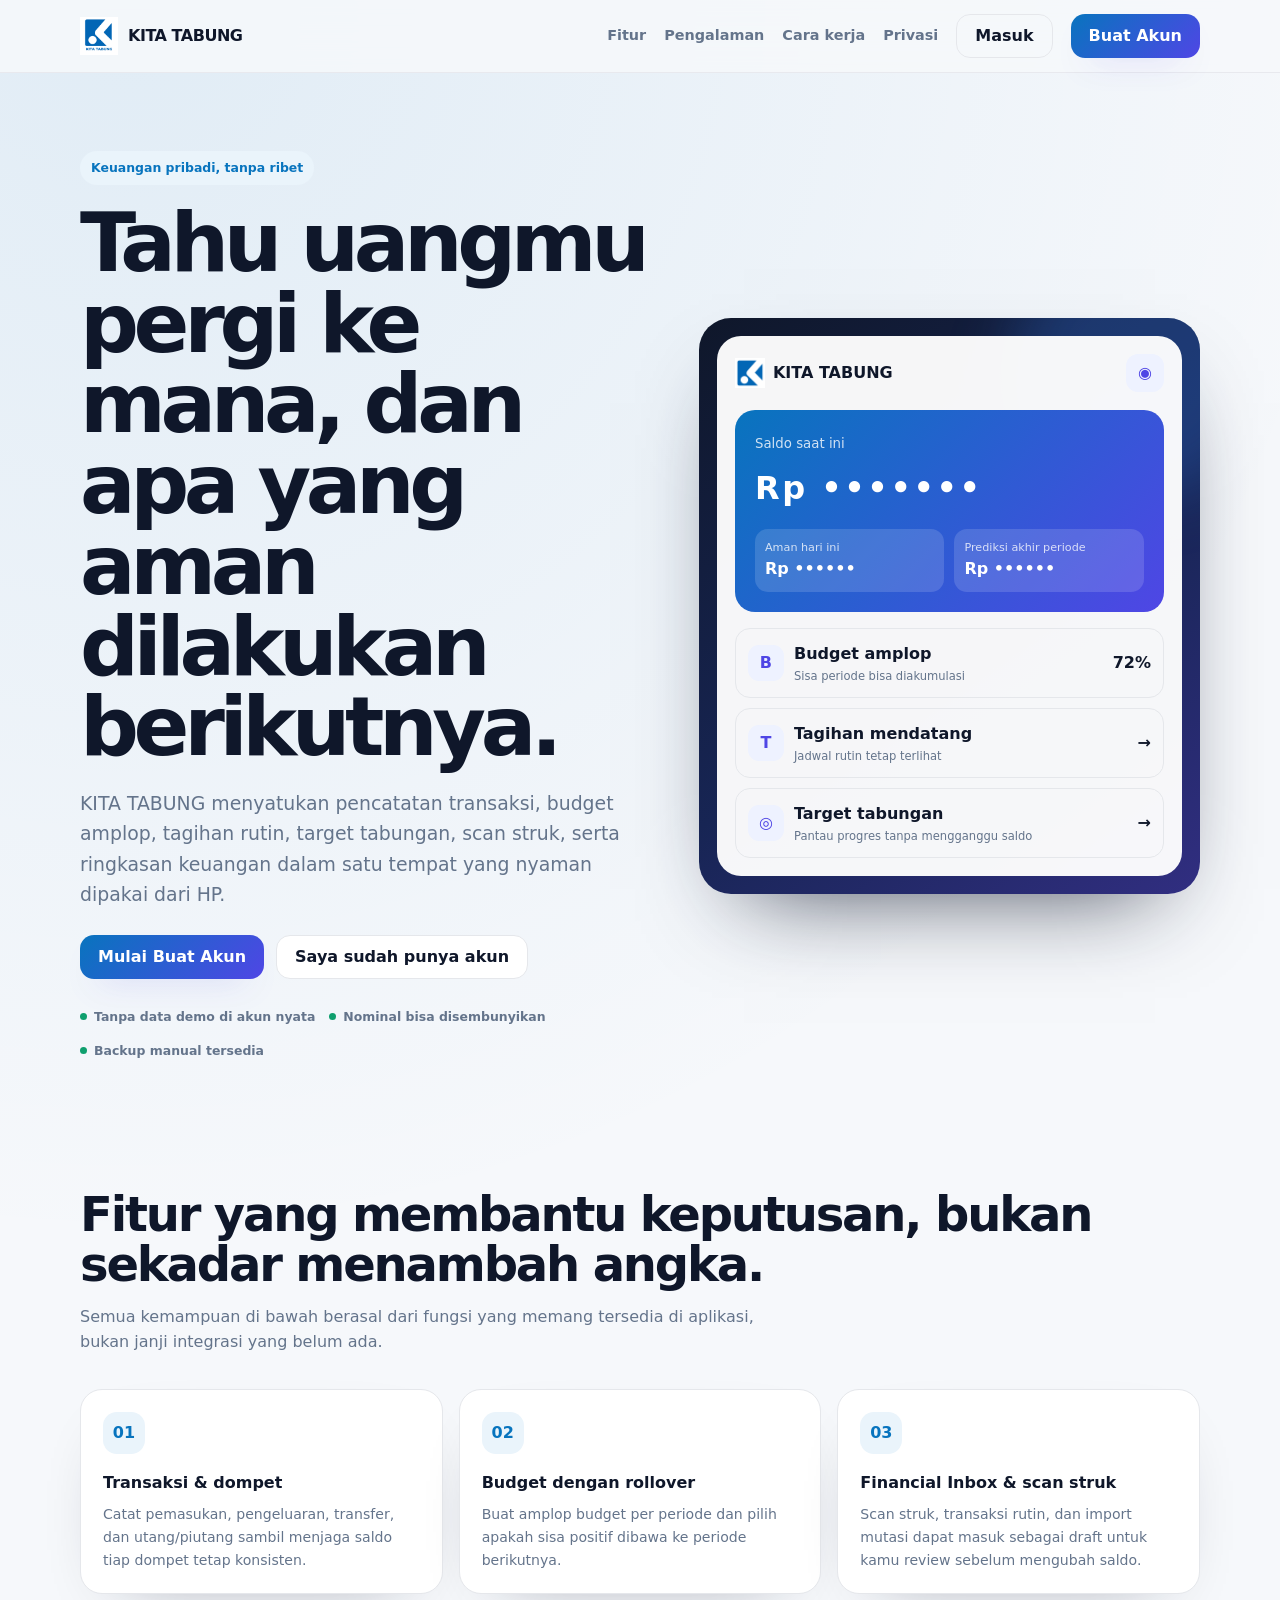
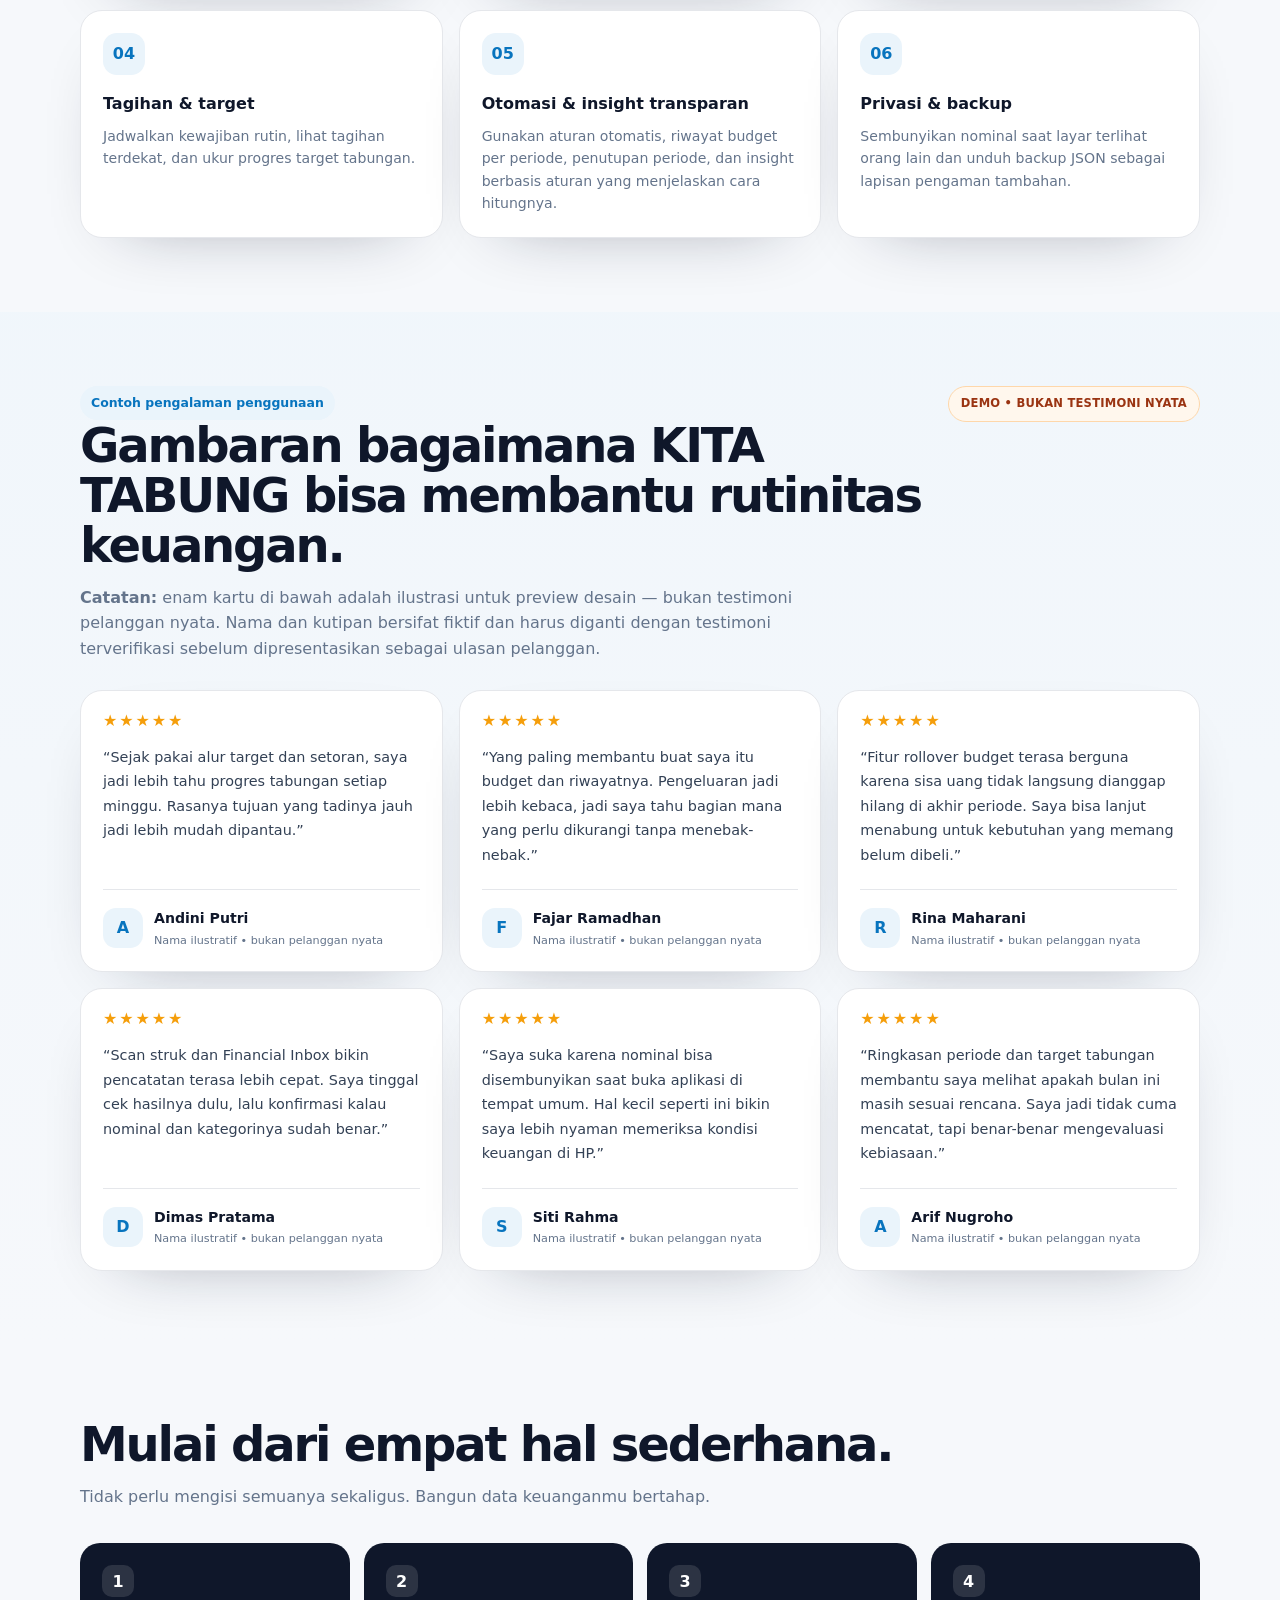
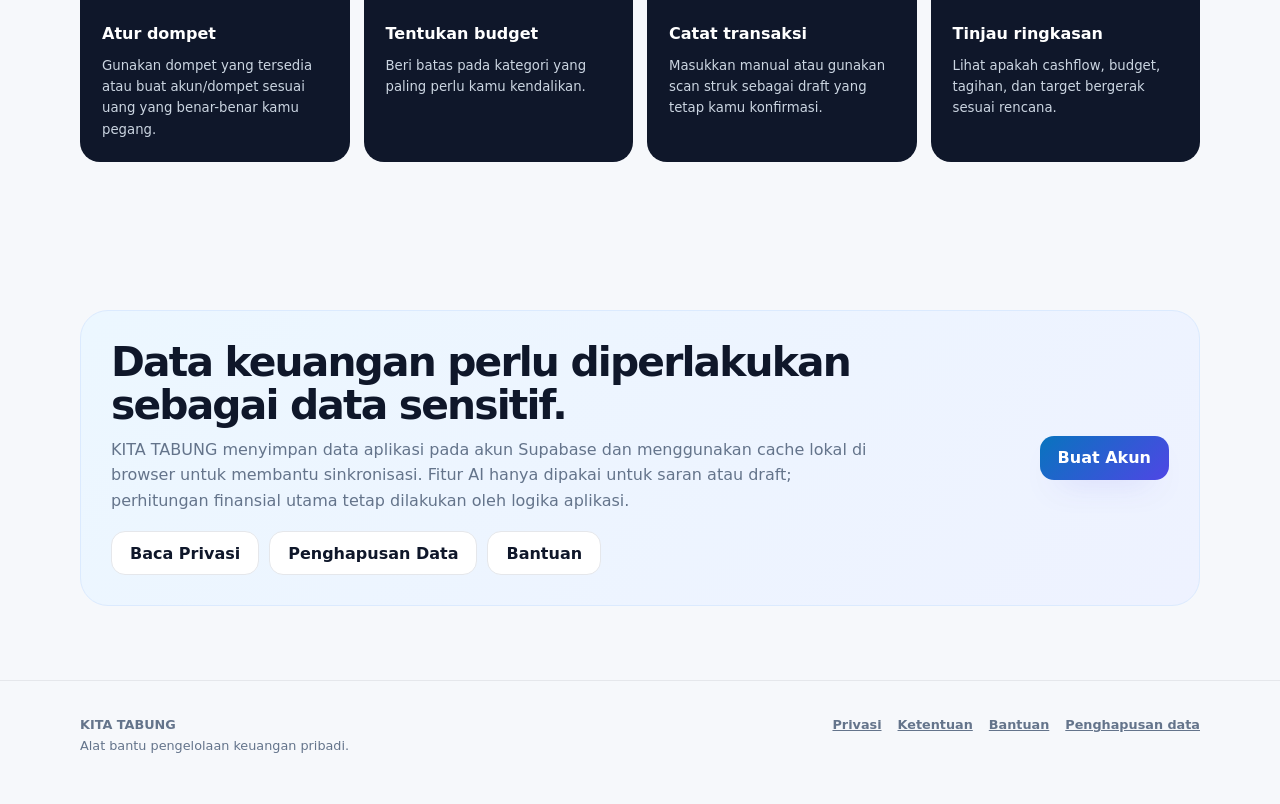
==== index.html @ d8cc9777 "Add files via upload" ====
<!doctype html><html lang="id"><head><meta charset="utf-8"><meta name="viewport" content="width=device-width,initial-scale=1,viewport-fit=cover"><meta name="theme-color" content="#0874BE"><meta name="description" content="KITA TABUNG membantu mencatat transaksi, mengatur budget, memantau tagihan, dan mengejar target tabungan dalam satu aplikasi."><title>KITA TABUNG — Atur uang lebih jelas</title><link rel="icon" href="kt.png"><link rel="stylesheet" href="assets/public.css"></head><body><a class="skip" href="#utama">Lewati ke konten utama</a>
<header class="topbar"><div class="wrap nav"><a class="brand" href="/"><img src="kt.png" alt=""><span>KITA TABUNG</span></a><nav class="navlinks" aria-label="Navigasi utama"><a href="#fitur">Fitur</a><a href="#testimoni">Pengalaman</a><a href="#cara-kerja">Cara kerja</a><a href="privacy.html">Privasi</a><a class="btn ghost" href="app.html#login">Masuk</a><a class="btn primary" href="app.html#register">Buat Akun</a></nav></div></header>
<main id="utama"><section class="hero"><div class="wrap hero-grid"><div><span class="eyebrow">Keuangan pribadi, tanpa ribet</span><h1>Tahu uangmu pergi ke mana, dan apa yang aman dilakukan berikutnya.</h1><p>KITA TABUNG menyatukan pencatatan transaksi, budget amplop, tagihan rutin, target tabungan, scan struk, serta ringkasan keuangan dalam satu tempat yang nyaman dipakai dari HP.</p><div class="cta-row"><a class="btn primary" href="app.html#register">Mulai Buat Akun</a><a class="btn" href="app.html#login">Saya sudah punya akun</a></div><div class="trustline"><span><i class="dot"></i> Tanpa data demo di akun nyata</span><span><i class="dot"></i> Nominal bisa disembunyikan</span><span><i class="dot"></i> Backup manual tersedia</span></div></div><div class="product-preview" aria-label="Ilustrasi antarmuka KITA TABUNG"><div class="mock-window"><div class="mock-head"><div class="mock-logo"><img src="kt-sidebar.png" alt="">KITA TABUNG</div><div class="mock-eye" aria-hidden="true">◉</div></div><div class="mock-balance"><small>Saldo saat ini</small><strong class="mask">Rp •••••••</strong><div class="mock-mini"><div><span>Aman hari ini</span><b>Rp ••••••</b></div><div><span>Prediksi akhir periode</span><b>Rp ••••••</b></div></div></div><div class="mock-list"><div class="mock-item"><div class="mock-icon">B</div><div><strong>Budget amplop</strong><span>Sisa periode bisa diakumulasi</span></div><b>72%</b></div><div class="mock-item"><div class="mock-icon">T</div><div><strong>Tagihan mendatang</strong><span>Jadwal rutin tetap terlihat</span></div><b>→</b></div><div class="mock-item"><div class="mock-icon">◎</div><div><strong>Target tabungan</strong><span>Pantau progres tanpa mengganggu saldo</span></div><b>→</b></div></div></div></div></div></section>
<section class="section" id="fitur"><div class="wrap"><h2>Fitur yang membantu keputusan, bukan sekadar menambah angka.</h2><p class="section-lead">Semua kemampuan di bawah berasal dari fungsi yang memang tersedia di aplikasi, bukan janji integrasi yang belum ada.</p><div class="cards"><article class="card"><div class="card-icon">01</div><h3>Transaksi & dompet</h3><p>Catat pemasukan, pengeluaran, transfer, dan utang/piutang sambil menjaga saldo tiap dompet tetap konsisten.</p></article><article class="card"><div class="card-icon">02</div><h3>Budget dengan rollover</h3><p>Buat amplop budget per periode dan pilih apakah sisa positif dibawa ke periode berikutnya.</p></article><article class="card"><div class="card-icon">03</div><h3>Financial Inbox & scan struk</h3><p>Scan struk, transaksi rutin, dan import mutasi dapat masuk sebagai draft untuk kamu review sebelum mengubah saldo.</p></article><article class="card"><div class="card-icon">04</div><h3>Tagihan & target</h3><p>Jadwalkan kewajiban rutin, lihat tagihan terdekat, dan ukur progres target tabungan.</p></article><article class="card"><div class="card-icon">05</div><h3>Otomasi & insight transparan</h3><p>Gunakan aturan otomatis, riwayat budget per periode, penutupan periode, dan insight berbasis aturan yang menjelaskan cara hitungnya.</p></article><article class="card"><div class="card-icon">06</div><h3>Privasi & backup</h3><p>Sembunyikan nominal saat layar terlihat orang lain dan unduh backup JSON sebagai lapisan pengaman tambahan.</p></article></div></div></section>
<section class="section testimonial-section" id="testimoni"><div class="wrap"><div class="testimonial-heading"><div><span class="eyebrow">Contoh pengalaman penggunaan</span><h2>Gambaran bagaimana KITA TABUNG bisa membantu rutinitas keuangan.</h2><p class="section-lead"><strong>Catatan:</strong> enam kartu di bawah adalah ilustrasi untuk preview desain — bukan testimoni pelanggan nyata. Nama dan kutipan bersifat fiktif dan harus diganti dengan testimoni terverifikasi sebelum dipresentasikan sebagai ulasan pelanggan.</p></div><span class="demo-badge">DEMO • BUKAN TESTIMONI NYATA</span></div><div class="testimonial-grid">
<article class="testimonial-card" aria-label="Ilustrasi pengalaman pengguna, bukan testimoni pelanggan"><div class="stars" aria-label="Lima bintang ilustratif">★★★★★</div><p>“Sejak pakai alur target dan setoran, saya jadi lebih tahu progres tabungan setiap minggu. Rasanya tujuan yang tadinya jauh jadi lebih mudah dipantau.”</p><div class="testimonial-person"><div class="avatar-demo">A</div><div><strong>Andini Putri</strong><span>Nama ilustratif • bukan pelanggan nyata</span></div></div></article>
<article class="testimonial-card" aria-label="Ilustrasi pengalaman pengguna, bukan testimoni pelanggan"><div class="stars" aria-label="Lima bintang ilustratif">★★★★★</div><p>“Yang paling membantu buat saya itu budget dan riwayatnya. Pengeluaran jadi lebih kebaca, jadi saya tahu bagian mana yang perlu dikurangi tanpa menebak-nebak.”</p><div class="testimonial-person"><div class="avatar-demo">F</div><div><strong>Fajar Ramadhan</strong><span>Nama ilustratif • bukan pelanggan nyata</span></div></div></article>
<article class="testimonial-card" aria-label="Ilustrasi pengalaman pengguna, bukan testimoni pelanggan"><div class="stars" aria-label="Lima bintang ilustratif">★★★★★</div><p>“Fitur rollover budget terasa berguna karena sisa uang tidak langsung dianggap hilang di akhir periode. Saya bisa lanjut menabung untuk kebutuhan yang memang belum dibeli.”</p><div class="testimonial-person"><div class="avatar-demo">R</div><div><strong>Rina Maharani</strong><span>Nama ilustratif • bukan pelanggan nyata</span></div></div></article>
<article class="testimonial-card" aria-label="Ilustrasi pengalaman pengguna, bukan testimoni pelanggan"><div class="stars" aria-label="Lima bintang ilustratif">★★★★★</div><p>“Scan struk dan Financial Inbox bikin pencatatan terasa lebih cepat. Saya tinggal cek hasilnya dulu, lalu konfirmasi kalau nominal dan kategorinya sudah benar.”</p><div class="testimonial-person"><div class="avatar-demo">D</div><div><strong>Dimas Pratama</strong><span>Nama ilustratif • bukan pelanggan nyata</span></div></div></article>
<article class="testimonial-card" aria-label="Ilustrasi pengalaman pengguna, bukan testimoni pelanggan"><div class="stars" aria-label="Lima bintang ilustratif">★★★★★</div><p>“Saya suka karena nominal bisa disembunyikan saat buka aplikasi di tempat umum. Hal kecil seperti ini bikin saya lebih nyaman memeriksa kondisi keuangan di HP.”</p><div class="testimonial-person"><div class="avatar-demo">S</div><div><strong>Siti Rahma</strong><span>Nama ilustratif • bukan pelanggan nyata</span></div></div></article>
<article class="testimonial-card" aria-label="Ilustrasi pengalaman pengguna, bukan testimoni pelanggan"><div class="stars" aria-label="Lima bintang ilustratif">★★★★★</div><p>“Ringkasan periode dan target tabungan membantu saya melihat apakah bulan ini masih sesuai rencana. Saya jadi tidak cuma mencatat, tapi benar-benar mengevaluasi kebiasaan.”</p><div class="testimonial-person"><div class="avatar-demo">A</div><div><strong>Arif Nugroho</strong><span>Nama ilustratif • bukan pelanggan nyata</span></div></div></article>
</div></div></section>
<section class="section" id="cara-kerja"><div class="wrap"><h2>Mulai dari empat hal sederhana.</h2><p class="section-lead">Tidak perlu mengisi semuanya sekaligus. Bangun data keuanganmu bertahap.</p><div class="steps"><article class="step"><h3>Atur dompet</h3><p>Gunakan dompet yang tersedia atau buat akun/dompet sesuai uang yang benar-benar kamu pegang.</p></article><article class="step"><h3>Tentukan budget</h3><p>Beri batas pada kategori yang paling perlu kamu kendalikan.</p></article><article class="step"><h3>Catat transaksi</h3><p>Masukkan manual atau gunakan scan struk sebagai draft yang tetap kamu konfirmasi.</p></article><article class="step"><h3>Tinjau ringkasan</h3><p>Lihat apakah cashflow, budget, tagihan, dan target bergerak sesuai rencana.</p></article></div></div></section>
<section class="section"><div class="wrap"><div class="privacy-box"><div><h2>Data keuangan perlu diperlakukan sebagai data sensitif.</h2><p>KITA TABUNG menyimpan data aplikasi pada akun Supabase dan menggunakan cache lokal di browser untuk membantu sinkronisasi. Fitur AI hanya dipakai untuk saran atau draft; perhitungan finansial utama tetap dilakukan oleh logika aplikasi.</p><div class="privacy-links"><a class="btn" href="privacy.html">Baca Privasi</a><a class="btn" href="data-delete.html">Penghapusan Data</a><a class="btn" href="help.html">Bantuan</a></div></div><a class="btn primary" href="app.html#register">Buat Akun</a></div></div></section></main>
<footer class="footer"><div class="wrap footer-grid"><div><strong>KITA TABUNG</strong><br><span>Alat bantu pengelolaan keuangan pribadi.</span></div><div class="footer-links"><a href="privacy.html">Privasi</a><a href="terms.html">Ketentuan</a><a href="help.html">Bantuan</a><a href="data-delete.html">Penghapusan data</a></div></div></footer><script>(function(){const q=new URLSearchParams(location.search);const authQuery=q.has('token_hash')||q.has('code')||q.has('type');const authHash=/(access_token|refresh_token|type=recovery)/.test(location.hash||'');if(authQuery||authHash){location.replace('app.html'+location.search+location.hash);}})();</script></body></html>
---- assets/public.css ----
:root{--bg:#f6f8fb;--surface:#fff;--text:#0f172a;--muted:#64748b;--line:#e5e7eb;--brand:#0874be;--brand2:#4f46e5;--soft:#eaf4fb;--success:#0f9f6e;--radius:22px;--shadow:0 24px 70px -45px rgba(15,23,42,.45);font-family:Inter,ui-sans-serif,system-ui,-apple-system,BlinkMacSystemFont,"Segoe UI",sans-serif;color-scheme:light}
*{box-sizing:border-box}html{scroll-behavior:smooth}body{margin:0;background:radial-gradient(circle at 10% 0%,rgba(8,116,190,.09),transparent 30%),var(--bg);color:var(--text);line-height:1.6}a{color:inherit}button,a{font:inherit}.wrap{width:min(1120px,calc(100% - 32px));margin:auto}.topbar{position:sticky;top:0;z-index:20;background:rgba(246,248,251,.86);backdrop-filter:blur(18px);border-bottom:1px solid rgba(229,231,235,.8)}.nav{min-height:72px;display:flex;align-items:center;justify-content:space-between;gap:18px}.brand{display:flex;align-items:center;gap:10px;text-decoration:none;font-weight:900;letter-spacing:-.03em}.brand img{width:38px;height:38px;object-fit:contain}.navlinks{display:flex;align-items:center;gap:18px}.navlinks>a:not(.btn){font-size:.9rem;color:var(--muted);text-decoration:none;font-weight:700}.btn{display:inline-flex;align-items:center;justify-content:center;min-height:44px;padding:0 18px;border-radius:14px;text-decoration:none;font-weight:800;border:1px solid var(--line);background:var(--surface);cursor:pointer}.btn.primary{background:linear-gradient(135deg,var(--brand),var(--brand2));color:#fff;border:0;box-shadow:0 15px 32px -20px rgba(79,70,229,.7)}.btn.ghost{background:transparent}.hero{padding:78px 0 54px}.hero-grid{display:grid;grid-template-columns:1.06fr .94fr;gap:54px;align-items:center}.eyebrow{display:inline-flex;align-items:center;gap:8px;padding:7px 11px;border-radius:999px;background:var(--soft);color:var(--brand);font-size:.78rem;font-weight:900}.hero h1{font-size:clamp(2.5rem,7vw,5.15rem);line-height:.98;letter-spacing:-.065em;margin:18px 0 20px;max-width:840px}.hero p{font-size:clamp(1rem,2vw,1.18rem);color:var(--muted);max-width:650px}.cta-row{display:flex;gap:12px;flex-wrap:wrap;margin-top:26px}.trustline{display:flex;gap:14px;flex-wrap:wrap;margin-top:28px;color:var(--muted);font-size:.78rem;font-weight:700}.trustline span{display:flex;align-items:center;gap:7px}.dot{width:7px;height:7px;border-radius:50%;background:var(--success)}.product-preview{background:linear-gradient(145deg,#0f172a,#172554 55%,#312e81);border-radius:32px;padding:18px;box-shadow:0 40px 90px -45px rgba(15,23,42,.8);min-height:480px;position:relative;overflow:hidden}.product-preview:before{content:"";position:absolute;width:260px;height:260px;border-radius:50%;background:rgba(59,130,246,.25);filter:blur(30px);right:-70px;top:-80px}.mock-window{position:relative;background:rgba(255,255,255,.96);border-radius:24px;padding:18px;min-height:444px}.mock-head{display:flex;align-items:center;justify-content:space-between;margin-bottom:18px}.mock-logo{display:flex;align-items:center;gap:8px;font-weight:900}.mock-logo img{width:30px;height:30px}.mock-eye{width:38px;height:38px;border-radius:12px;background:#eef2ff;display:grid;place-items:center;color:#4f46e5}.mock-balance{padding:20px;border-radius:20px;background:linear-gradient(135deg,#0874be,#4f46e5);color:#fff}.mock-balance small{opacity:.8}.mock-balance strong{display:block;font-size:2rem;margin:8px 0}.mock-mini{display:grid;grid-template-columns:1fr 1fr;gap:10px;margin-top:14px}.mock-mini div{background:rgba(255,255,255,.14);border-radius:13px;padding:10px}.mock-mini span,.mock-mini b{display:block}.mock-mini span{font-size:.7rem;opacity:.78}.mock-list{display:grid;gap:10px;margin-top:16px}.mock-item{display:flex;align-items:center;gap:10px;border:1px solid #e5e7eb;border-radius:15px;padding:12px}.mock-icon{width:36px;height:36px;border-radius:11px;background:#eef2ff;color:#4f46e5;display:grid;place-items:center;font-weight:900}.mock-item div:nth-child(2){flex:1}.mock-item strong,.mock-item span{display:block}.mock-item span{font-size:.72rem;color:#64748b}.mask{letter-spacing:.08em}.section{padding:74px 0}.section h2{font-size:clamp(1.9rem,4vw,3rem);letter-spacing:-.045em;line-height:1.05;margin:0 0 14px}.section-lead{color:var(--muted);max-width:720px;margin:0 0 34px}.cards{display:grid;grid-template-columns:repeat(3,1fr);gap:16px}.card{background:var(--surface);border:1px solid var(--line);border-radius:var(--radius);padding:22px;box-shadow:var(--shadow)}.card-icon{width:42px;height:42px;border-radius:14px;background:var(--soft);color:var(--brand);display:grid;place-items:center;font-weight:900;margin-bottom:16px}.card h3{margin:0 0 8px;font-size:1rem}.card p{margin:0;color:var(--muted);font-size:.88rem}.steps{counter-reset:step;display:grid;grid-template-columns:repeat(4,1fr);gap:14px}.step{background:#0f172a;color:#fff;border-radius:20px;padding:22px;min-height:180px}.step:before{counter-increment:step;content:counter(step);width:32px;height:32px;border-radius:10px;background:rgba(255,255,255,.12);display:grid;place-items:center;font-weight:900;margin-bottom:24px}.step h3{margin:0 0 8px;font-size:1rem}.step p{margin:0;color:#cbd5e1;font-size:.83rem}.privacy-box{display:grid;grid-template-columns:1fr auto;gap:26px;align-items:center;background:linear-gradient(135deg,#ecf7ff,#eef2ff);border:1px solid #dbeafe;border-radius:28px;padding:30px}.privacy-box h2{font-size:clamp(1.65rem,4vw,2.55rem);margin:0 0 10px}.privacy-box p{color:var(--muted);max-width:760px;margin:0}.privacy-links{display:flex;gap:10px;flex-wrap:wrap;margin-top:18px}.footer{padding:34px 0 48px;border-top:1px solid var(--line);color:var(--muted);font-size:.8rem}.footer-grid{display:flex;justify-content:space-between;gap:24px;align-items:flex-start}.footer-links{display:flex;flex-wrap:wrap;gap:16px}.footer a{color:var(--muted);font-weight:700}.legal{padding:70px 0}.legal article{background:var(--surface);border:1px solid var(--line);border-radius:28px;padding:clamp(22px,5vw,48px);box-shadow:var(--shadow);max-width:900px;margin:auto}.legal h1{font-size:clamp(2rem,5vw,3.4rem);letter-spacing:-.05em;line-height:1;margin:0 0 12px}.legal h2{margin:30px 0 8px;font-size:1.15rem}.legal p,.legal li{color:#475569}.legal .draft{padding:12px 14px;border-radius:14px;background:#fff7ed;border:1px solid #fed7aa;color:#9a3412;font-weight:700;font-size:.82rem;margin:18px 0}.legal ul{padding-left:20px}.help-grid{display:grid;grid-template-columns:1fr 1fr;gap:14px;margin-top:22px}.faq{border:1px solid var(--line);border-radius:16px;padding:16px}.faq h3{font-size:.95rem;margin:0 0 7px}.faq p{font-size:.84rem;margin:0}.skip{position:absolute;left:-999px;top:8px;background:#0f172a;color:white;padding:10px 14px;border-radius:10px;z-index:100}.skip:focus{left:8px}.btn:focus-visible,a:focus-visible{outline:3px solid rgba(8,116,190,.28);outline-offset:3px}@media(max-width:860px){.navlinks>a:not(.btn){display:none}.hero{padding-top:48px}.hero-grid{grid-template-columns:1fr}.product-preview{min-height:auto}.cards{grid-template-columns:1fr 1fr}.steps{grid-template-columns:1fr 1fr}.privacy-box{grid-template-columns:1fr}.footer-grid{flex-direction:column}.help-grid{grid-template-columns:1fr}}@media(max-width:520px){.wrap{width:min(100% - 22px,1120px)}.nav{min-height:64px}.brand span{font-size:.9rem}.navlinks{gap:8px}.navlinks .btn{padding:0 12px;font-size:.8rem}.hero{padding:36px 0 38px}.hero h1{font-size:2.65rem}.product-preview{padding:10px;border-radius:24px}.mock-window{padding:14px;min-height:0}.cards,.steps{grid-template-columns:1fr}.section{padding:54px 0}.privacy-box{padding:22px}.legal{padding:32px 0}.legal article{border-radius:20px}.cta-row .btn{width:100%}}
@media(prefers-reduced-motion:reduce){*{scroll-behavior:auto!important;animation-duration:.001ms!important;animation-iteration-count:1!important;transition-duration:.001ms!important}}

/* V15.3 — clearly labelled demo testimonial cards */
.testimonial-section{background:linear-gradient(180deg,rgba(234,244,251,.45),rgba(246,248,251,0))}.testimonial-heading{display:flex;align-items:flex-start;justify-content:space-between;gap:24px;margin-bottom:28px}.testimonial-heading .section-lead{margin-bottom:0}.demo-badge{flex:0 0 auto;display:inline-flex;align-items:center;min-height:36px;padding:0 12px;border-radius:999px;background:#fff7ed;border:1px solid #fed7aa;color:#9a3412;font-size:.72rem;font-weight:900;letter-spacing:.02em}.testimonial-grid{display:grid;grid-template-columns:repeat(3,1fr);gap:16px}.testimonial-card{display:flex;flex-direction:column;min-height:250px;background:var(--surface);border:1px solid var(--line);border-radius:var(--radius);padding:22px;box-shadow:var(--shadow)}.stars{color:#f59e0b;letter-spacing:.12em;font-size:1rem;line-height:1;margin-bottom:16px}.testimonial-card>p{margin:0;color:#334155;font-size:.9rem;line-height:1.7;flex:1}.testimonial-person{display:flex;align-items:center;gap:11px;margin-top:22px;padding-top:17px;border-top:1px solid var(--line)}.avatar-demo{width:40px;height:40px;border-radius:13px;background:var(--soft);color:var(--brand);display:grid;place-items:center;font-weight:900}.testimonial-person strong,.testimonial-person span{display:block}.testimonial-person strong{font-size:.88rem}.testimonial-person span{font-size:.7rem;color:var(--muted);margin-top:2px}.testimonial-card:hover{transform:translateY(-2px);border-color:#cbd5e1}.testimonial-card{transition:transform .18s ease,border-color .18s ease}
@media(max-width:860px){.testimonial-heading{flex-direction:column}.testimonial-grid{grid-template-columns:1fr 1fr}}
@media(max-width:520px){.testimonial-grid{grid-template-columns:1fr}.demo-badge{font-size:.66rem}.testimonial-card{min-height:0}}
@media(prefers-reduced-motion:reduce){.testimonial-card{transition:none!important}}
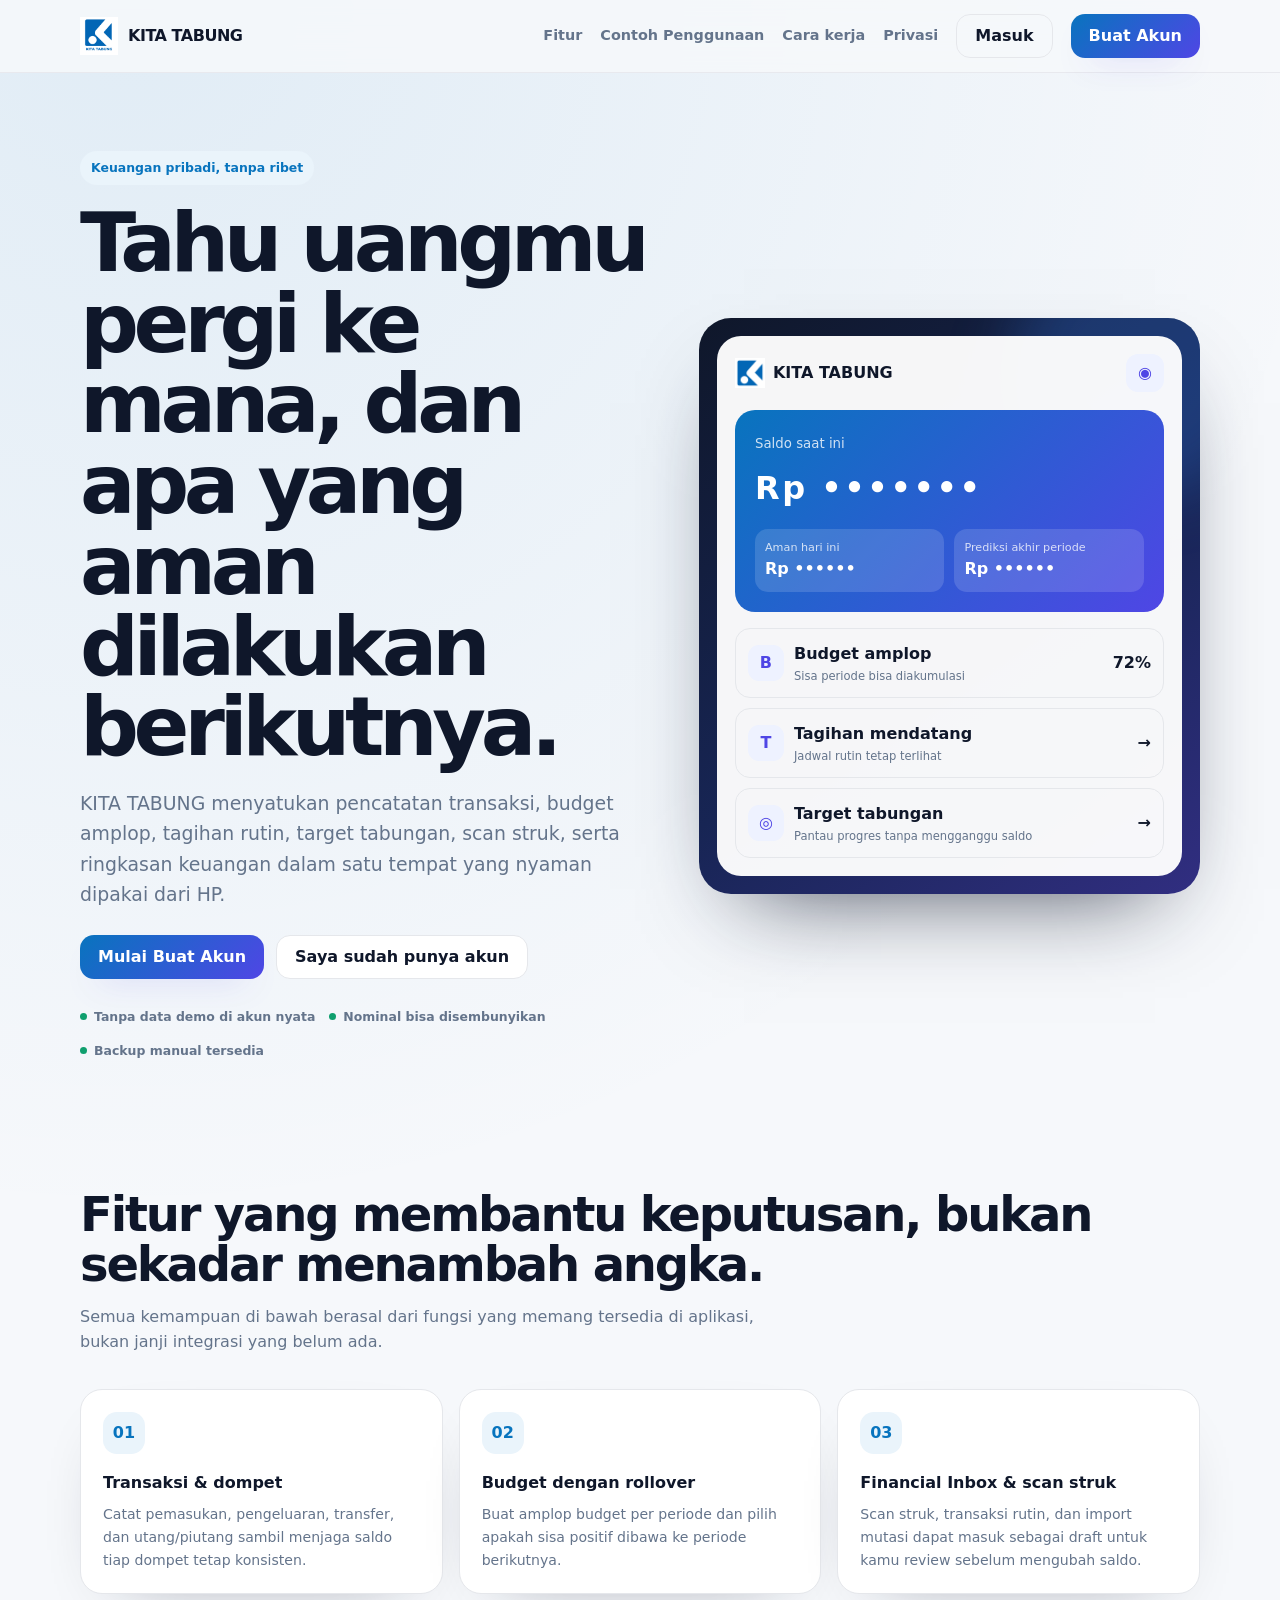
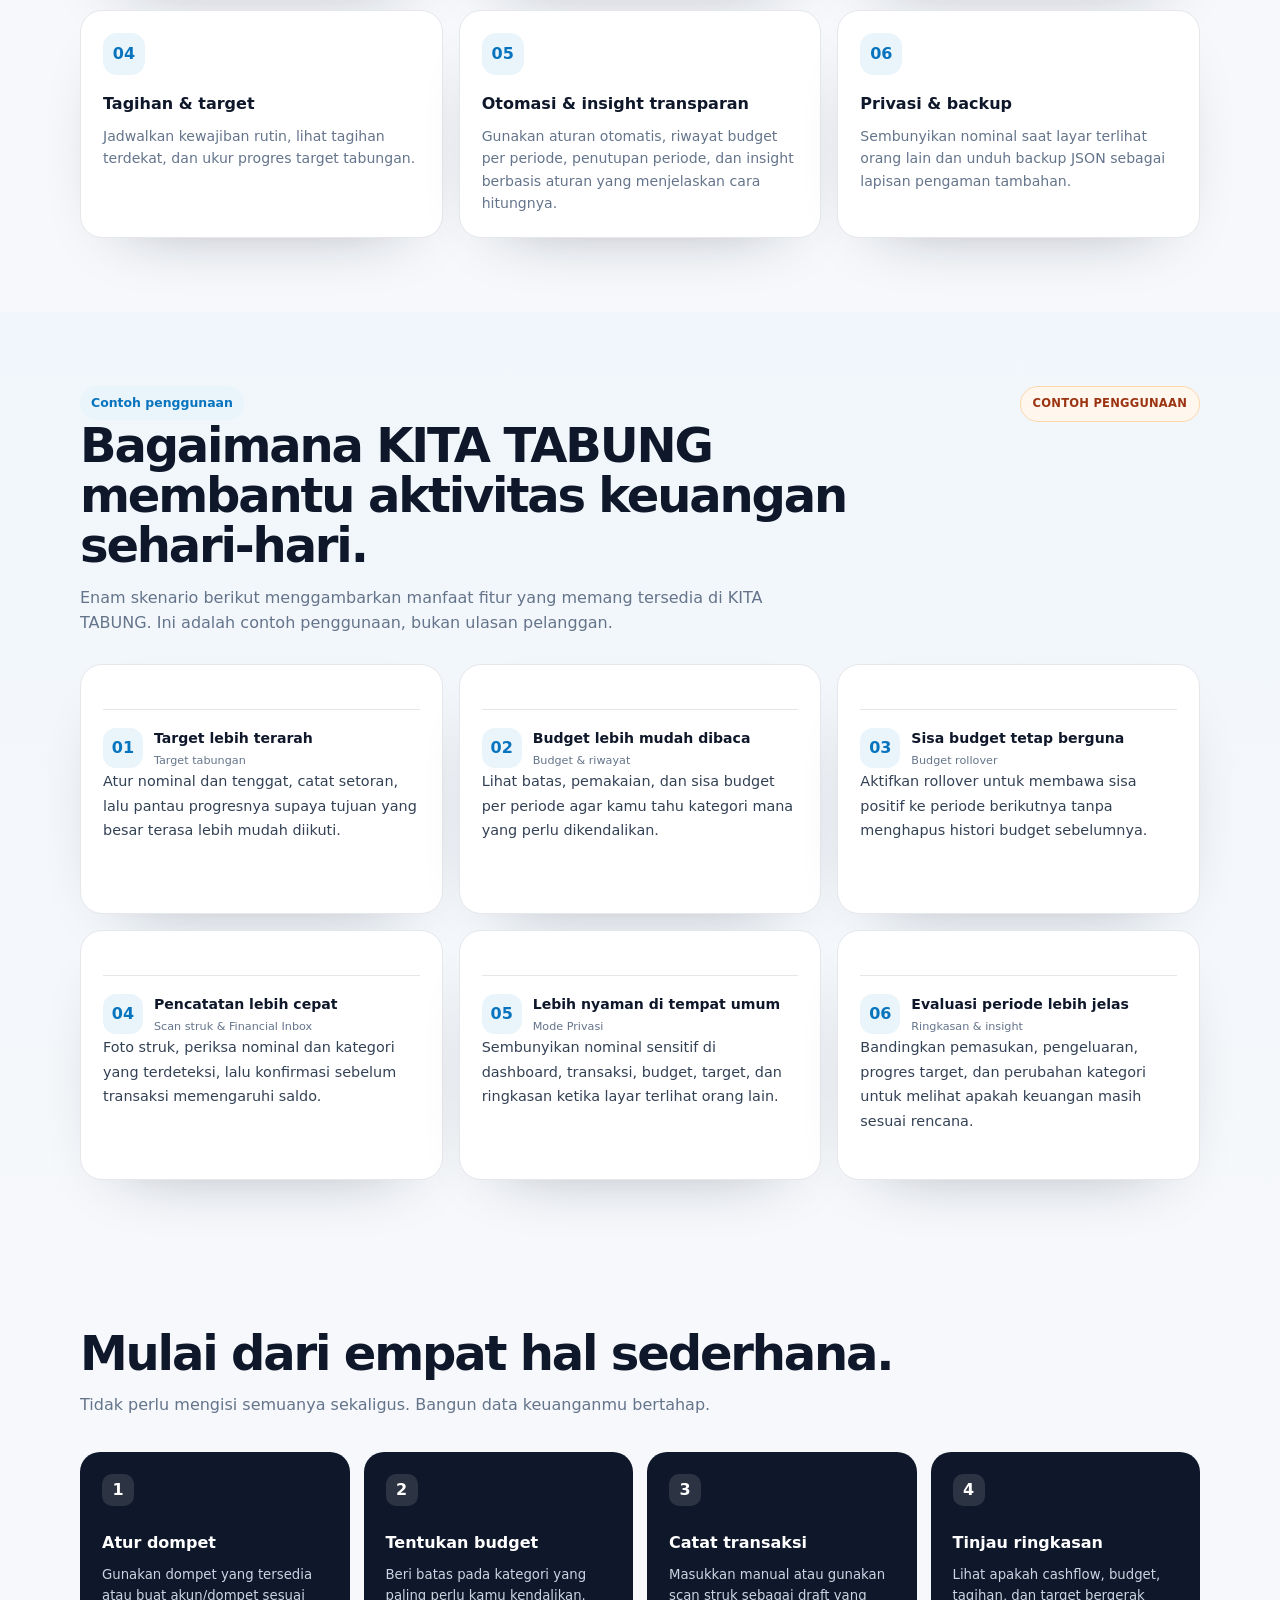
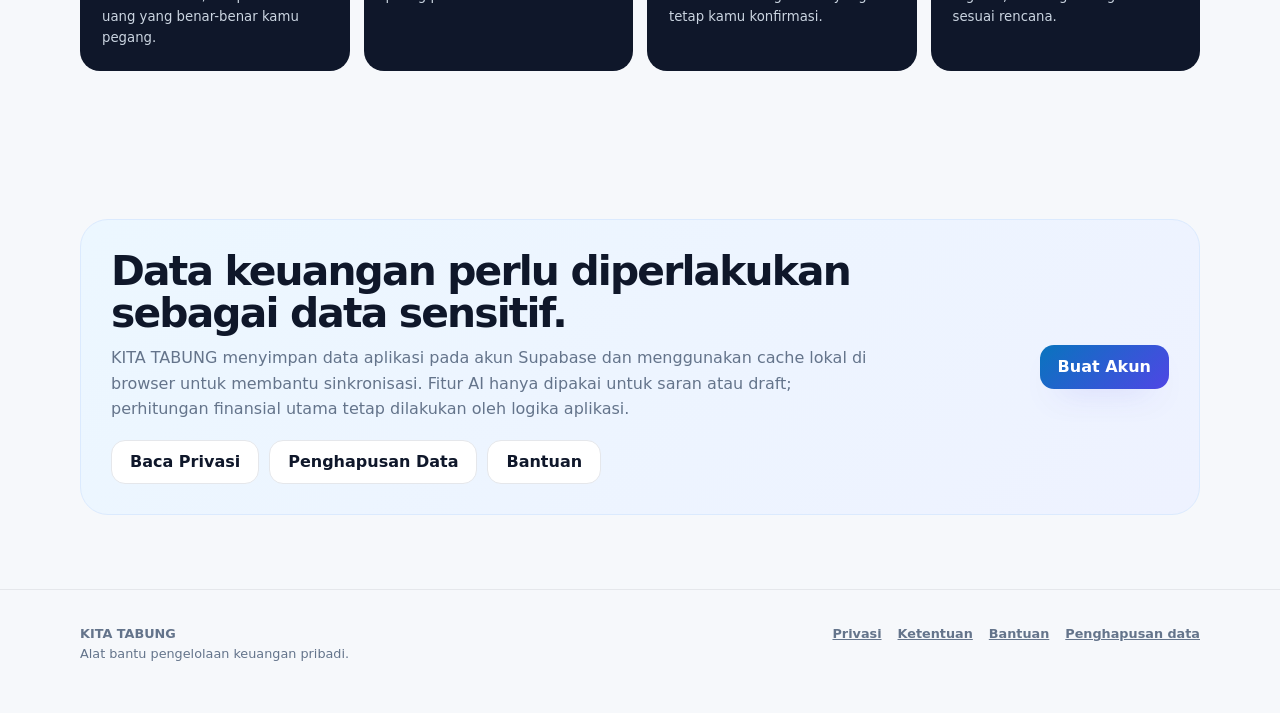
==== commit 87be7738: "Add files via upload" ====
--- a/index.html
+++ b/index.html
@@ -1,14 +1,14 @@
 <!doctype html><html lang="id"><head><meta charset="utf-8"><meta name="viewport" content="width=device-width,initial-scale=1,viewport-fit=cover"><meta name="theme-color" content="#0874BE"><meta name="description" content="KITA TABUNG membantu mencatat transaksi, mengatur budget, memantau tagihan, dan mengejar target tabungan dalam satu aplikasi."><title>KITA TABUNG — Atur uang lebih jelas</title><link rel="icon" href="kt.png"><link rel="stylesheet" href="assets/public.css"></head><body><a class="skip" href="#utama">Lewati ke konten utama</a>
-<header class="topbar"><div class="wrap nav"><a class="brand" href="/"><img src="kt.png" alt=""><span>KITA TABUNG</span></a><nav class="navlinks" aria-label="Navigasi utama"><a href="#fitur">Fitur</a><a href="#testimoni">Pengalaman</a><a href="#cara-kerja">Cara kerja</a><a href="privacy.html">Privasi</a><a class="btn ghost" href="app.html#login">Masuk</a><a class="btn primary" href="app.html#register">Buat Akun</a></nav></div></header>
+<header class="topbar"><div class="wrap nav"><a class="brand" href="/"><img src="kt.png" alt=""><span>KITA TABUNG</span></a><nav class="navlinks" aria-label="Navigasi utama"><a href="#fitur">Fitur</a><a href="#penggunaan">Contoh Penggunaan</a><a href="#cara-kerja">Cara kerja</a><a href="privacy.html">Privasi</a><a class="btn ghost" href="app.html#login">Masuk</a><a class="btn primary" href="app.html#register">Buat Akun</a></nav></div></header>
 <main id="utama"><section class="hero"><div class="wrap hero-grid"><div><span class="eyebrow">Keuangan pribadi, tanpa ribet</span><h1>Tahu uangmu pergi ke mana, dan apa yang aman dilakukan berikutnya.</h1><p>KITA TABUNG menyatukan pencatatan transaksi, budget amplop, tagihan rutin, target tabungan, scan struk, serta ringkasan keuangan dalam satu tempat yang nyaman dipakai dari HP.</p><div class="cta-row"><a class="btn primary" href="app.html#register">Mulai Buat Akun</a><a class="btn" href="app.html#login">Saya sudah punya akun</a></div><div class="trustline"><span><i class="dot"></i> Tanpa data demo di akun nyata</span><span><i class="dot"></i> Nominal bisa disembunyikan</span><span><i class="dot"></i> Backup manual tersedia</span></div></div><div class="product-preview" aria-label="Ilustrasi antarmuka KITA TABUNG"><div class="mock-window"><div class="mock-head"><div class="mock-logo"><img src="kt-sidebar.png" alt="">KITA TABUNG</div><div class="mock-eye" aria-hidden="true">◉</div></div><div class="mock-balance"><small>Saldo saat ini</small><strong class="mask">Rp •••••••</strong><div class="mock-mini"><div><span>Aman hari ini</span><b>Rp ••••••</b></div><div><span>Prediksi akhir periode</span><b>Rp ••••••</b></div></div></div><div class="mock-list"><div class="mock-item"><div class="mock-icon">B</div><div><strong>Budget amplop</strong><span>Sisa periode bisa diakumulasi</span></div><b>72%</b></div><div class="mock-item"><div class="mock-icon">T</div><div><strong>Tagihan mendatang</strong><span>Jadwal rutin tetap terlihat</span></div><b>→</b></div><div class="mock-item"><div class="mock-icon">◎</div><div><strong>Target tabungan</strong><span>Pantau progres tanpa mengganggu saldo</span></div><b>→</b></div></div></div></div></div></section>
 <section class="section" id="fitur"><div class="wrap"><h2>Fitur yang membantu keputusan, bukan sekadar menambah angka.</h2><p class="section-lead">Semua kemampuan di bawah berasal dari fungsi yang memang tersedia di aplikasi, bukan janji integrasi yang belum ada.</p><div class="cards"><article class="card"><div class="card-icon">01</div><h3>Transaksi & dompet</h3><p>Catat pemasukan, pengeluaran, transfer, dan utang/piutang sambil menjaga saldo tiap dompet tetap konsisten.</p></article><article class="card"><div class="card-icon">02</div><h3>Budget dengan rollover</h3><p>Buat amplop budget per periode dan pilih apakah sisa positif dibawa ke periode berikutnya.</p></article><article class="card"><div class="card-icon">03</div><h3>Financial Inbox & scan struk</h3><p>Scan struk, transaksi rutin, dan import mutasi dapat masuk sebagai draft untuk kamu review sebelum mengubah saldo.</p></article><article class="card"><div class="card-icon">04</div><h3>Tagihan & target</h3><p>Jadwalkan kewajiban rutin, lihat tagihan terdekat, dan ukur progres target tabungan.</p></article><article class="card"><div class="card-icon">05</div><h3>Otomasi & insight transparan</h3><p>Gunakan aturan otomatis, riwayat budget per periode, penutupan periode, dan insight berbasis aturan yang menjelaskan cara hitungnya.</p></article><article class="card"><div class="card-icon">06</div><h3>Privasi & backup</h3><p>Sembunyikan nominal saat layar terlihat orang lain dan unduh backup JSON sebagai lapisan pengaman tambahan.</p></article></div></div></section>
-<section class="section testimonial-section" id="testimoni"><div class="wrap"><div class="testimonial-heading"><div><span class="eyebrow">Contoh pengalaman penggunaan</span><h2>Gambaran bagaimana KITA TABUNG bisa membantu rutinitas keuangan.</h2><p class="section-lead"><strong>Catatan:</strong> enam kartu di bawah adalah ilustrasi untuk preview desain — bukan testimoni pelanggan nyata. Nama dan kutipan bersifat fiktif dan harus diganti dengan testimoni terverifikasi sebelum dipresentasikan sebagai ulasan pelanggan.</p></div><span class="demo-badge">DEMO • BUKAN TESTIMONI NYATA</span></div><div class="testimonial-grid">
-<article class="testimonial-card" aria-label="Ilustrasi pengalaman pengguna, bukan testimoni pelanggan"><div class="stars" aria-label="Lima bintang ilustratif">★★★★★</div><p>“Sejak pakai alur target dan setoran, saya jadi lebih tahu progres tabungan setiap minggu. Rasanya tujuan yang tadinya jauh jadi lebih mudah dipantau.”</p><div class="testimonial-person"><div class="avatar-demo">A</div><div><strong>Andini Putri</strong><span>Nama ilustratif • bukan pelanggan nyata</span></div></div></article>
-<article class="testimonial-card" aria-label="Ilustrasi pengalaman pengguna, bukan testimoni pelanggan"><div class="stars" aria-label="Lima bintang ilustratif">★★★★★</div><p>“Yang paling membantu buat saya itu budget dan riwayatnya. Pengeluaran jadi lebih kebaca, jadi saya tahu bagian mana yang perlu dikurangi tanpa menebak-nebak.”</p><div class="testimonial-person"><div class="avatar-demo">F</div><div><strong>Fajar Ramadhan</strong><span>Nama ilustratif • bukan pelanggan nyata</span></div></div></article>
-<article class="testimonial-card" aria-label="Ilustrasi pengalaman pengguna, bukan testimoni pelanggan"><div class="stars" aria-label="Lima bintang ilustratif">★★★★★</div><p>“Fitur rollover budget terasa berguna karena sisa uang tidak langsung dianggap hilang di akhir periode. Saya bisa lanjut menabung untuk kebutuhan yang memang belum dibeli.”</p><div class="testimonial-person"><div class="avatar-demo">R</div><div><strong>Rina Maharani</strong><span>Nama ilustratif • bukan pelanggan nyata</span></div></div></article>
-<article class="testimonial-card" aria-label="Ilustrasi pengalaman pengguna, bukan testimoni pelanggan"><div class="stars" aria-label="Lima bintang ilustratif">★★★★★</div><p>“Scan struk dan Financial Inbox bikin pencatatan terasa lebih cepat. Saya tinggal cek hasilnya dulu, lalu konfirmasi kalau nominal dan kategorinya sudah benar.”</p><div class="testimonial-person"><div class="avatar-demo">D</div><div><strong>Dimas Pratama</strong><span>Nama ilustratif • bukan pelanggan nyata</span></div></div></article>
-<article class="testimonial-card" aria-label="Ilustrasi pengalaman pengguna, bukan testimoni pelanggan"><div class="stars" aria-label="Lima bintang ilustratif">★★★★★</div><p>“Saya suka karena nominal bisa disembunyikan saat buka aplikasi di tempat umum. Hal kecil seperti ini bikin saya lebih nyaman memeriksa kondisi keuangan di HP.”</p><div class="testimonial-person"><div class="avatar-demo">S</div><div><strong>Siti Rahma</strong><span>Nama ilustratif • bukan pelanggan nyata</span></div></div></article>
-<article class="testimonial-card" aria-label="Ilustrasi pengalaman pengguna, bukan testimoni pelanggan"><div class="stars" aria-label="Lima bintang ilustratif">★★★★★</div><p>“Ringkasan periode dan target tabungan membantu saya melihat apakah bulan ini masih sesuai rencana. Saya jadi tidak cuma mencatat, tapi benar-benar mengevaluasi kebiasaan.”</p><div class="testimonial-person"><div class="avatar-demo">A</div><div><strong>Arif Nugroho</strong><span>Nama ilustratif • bukan pelanggan nyata</span></div></div></article>
+<section class="section testimonial-section" id="penggunaan"><div class="wrap"><div class="testimonial-heading"><div><span class="eyebrow">Contoh penggunaan</span><h2>Bagaimana KITA TABUNG membantu aktivitas keuangan sehari-hari.</h2><p class="section-lead">Enam skenario berikut menggambarkan manfaat fitur yang memang tersedia di KITA TABUNG. Ini adalah contoh penggunaan, bukan ulasan pelanggan.</p></div><span class="demo-badge">CONTOH PENGGUNAAN</span></div><div class="testimonial-grid">
+<article class="testimonial-card" aria-label="Contoh penggunaan target tabungan"><div class="testimonial-person"><div class="avatar-demo">01</div><div><strong>Target lebih terarah</strong><span>Target tabungan</span></div></div><p>Atur nominal dan tenggat, catat setoran, lalu pantau progresnya supaya tujuan yang besar terasa lebih mudah diikuti.</p></article>
+<article class="testimonial-card" aria-label="Contoh penggunaan budget"><div class="testimonial-person"><div class="avatar-demo">02</div><div><strong>Budget lebih mudah dibaca</strong><span>Budget & riwayat</span></div></div><p>Lihat batas, pemakaian, dan sisa budget per periode agar kamu tahu kategori mana yang perlu dikendalikan.</p></article>
+<article class="testimonial-card" aria-label="Contoh penggunaan rollover budget"><div class="testimonial-person"><div class="avatar-demo">03</div><div><strong>Sisa budget tetap berguna</strong><span>Budget rollover</span></div></div><p>Aktifkan rollover untuk membawa sisa positif ke periode berikutnya tanpa menghapus histori budget sebelumnya.</p></article>
+<article class="testimonial-card" aria-label="Contoh penggunaan scan struk"><div class="testimonial-person"><div class="avatar-demo">04</div><div><strong>Pencatatan lebih cepat</strong><span>Scan struk & Financial Inbox</span></div></div><p>Foto struk, periksa nominal dan kategori yang terdeteksi, lalu konfirmasi sebelum transaksi memengaruhi saldo.</p></article>
+<article class="testimonial-card" aria-label="Contoh penggunaan mode privasi"><div class="testimonial-person"><div class="avatar-demo">05</div><div><strong>Lebih nyaman di tempat umum</strong><span>Mode Privasi</span></div></div><p>Sembunyikan nominal sensitif di dashboard, transaksi, budget, target, dan ringkasan ketika layar terlihat orang lain.</p></article>
+<article class="testimonial-card" aria-label="Contoh penggunaan ringkasan periode"><div class="testimonial-person"><div class="avatar-demo">06</div><div><strong>Evaluasi periode lebih jelas</strong><span>Ringkasan & insight</span></div></div><p>Bandingkan pemasukan, pengeluaran, progres target, dan perubahan kategori untuk melihat apakah keuangan masih sesuai rencana.</p></article>
 </div></div></section>
 <section class="section" id="cara-kerja"><div class="wrap"><h2>Mulai dari empat hal sederhana.</h2><p class="section-lead">Tidak perlu mengisi semuanya sekaligus. Bangun data keuanganmu bertahap.</p><div class="steps"><article class="step"><h3>Atur dompet</h3><p>Gunakan dompet yang tersedia atau buat akun/dompet sesuai uang yang benar-benar kamu pegang.</p></article><article class="step"><h3>Tentukan budget</h3><p>Beri batas pada kategori yang paling perlu kamu kendalikan.</p></article><article class="step"><h3>Catat transaksi</h3><p>Masukkan manual atau gunakan scan struk sebagai draft yang tetap kamu konfirmasi.</p></article><article class="step"><h3>Tinjau ringkasan</h3><p>Lihat apakah cashflow, budget, tagihan, dan target bergerak sesuai rencana.</p></article></div></div></section>
 <section class="section"><div class="wrap"><div class="privacy-box"><div><h2>Data keuangan perlu diperlakukan sebagai data sensitif.</h2><p>KITA TABUNG menyimpan data aplikasi pada akun Supabase dan menggunakan cache lokal di browser untuk membantu sinkronisasi. Fitur AI hanya dipakai untuk saran atau draft; perhitungan finansial utama tetap dilakukan oleh logika aplikasi.</p><div class="privacy-links"><a class="btn" href="privacy.html">Baca Privasi</a><a class="btn" href="data-delete.html">Penghapusan Data</a><a class="btn" href="help.html">Bantuan</a></div></div><a class="btn primary" href="app.html#register">Buat Akun</a></div></div></section></main>
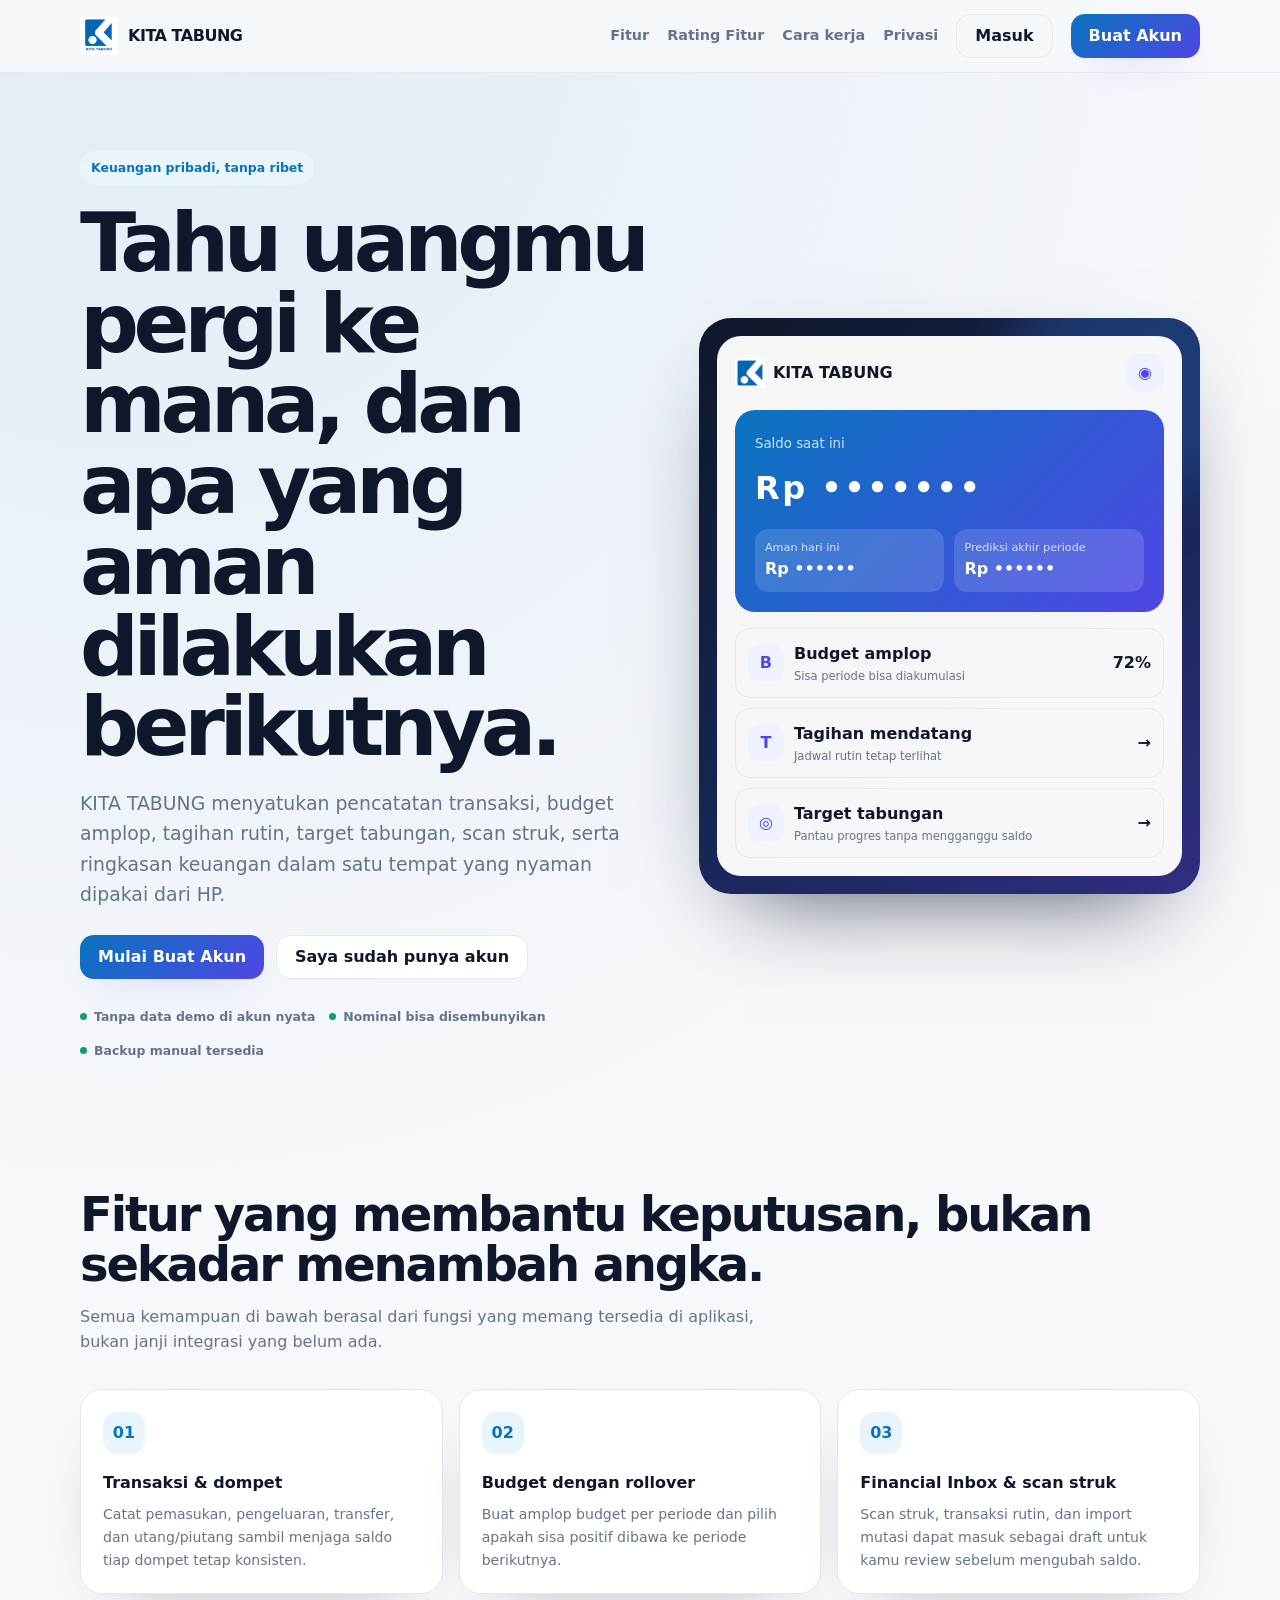
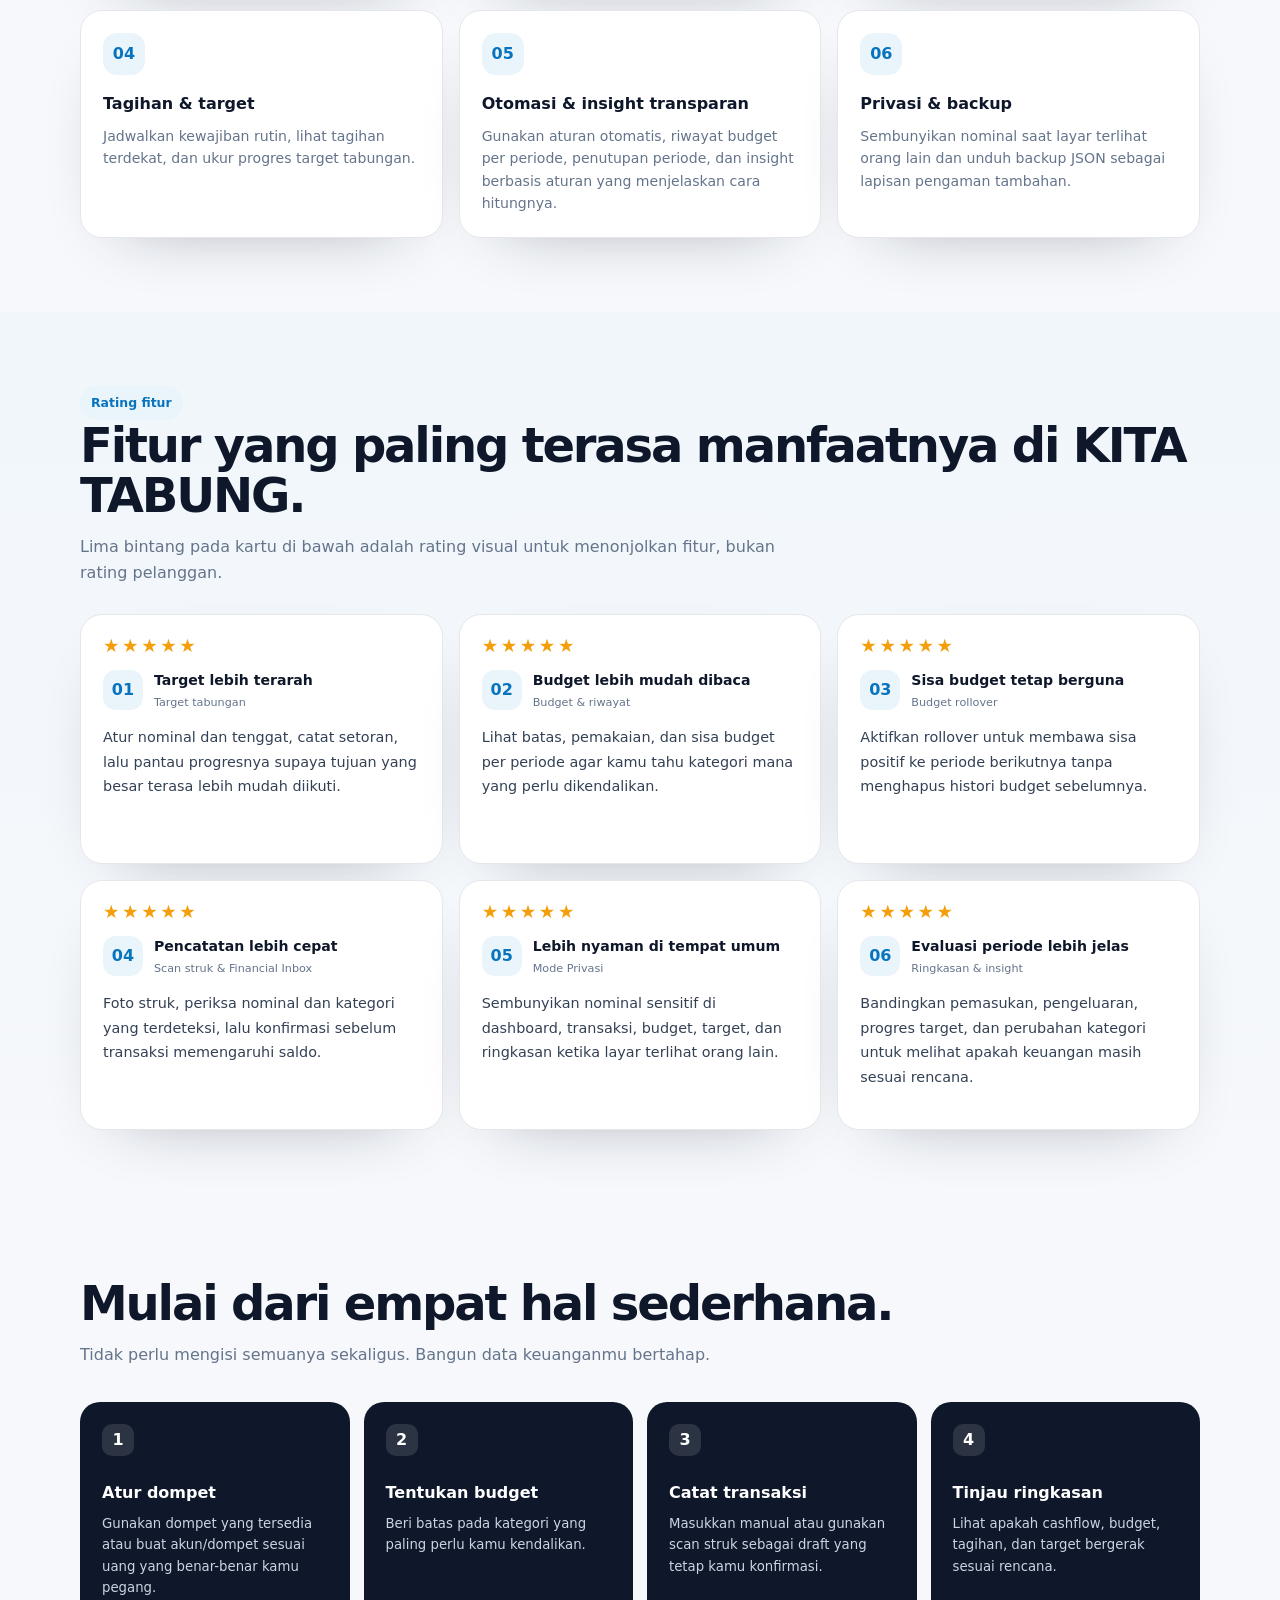
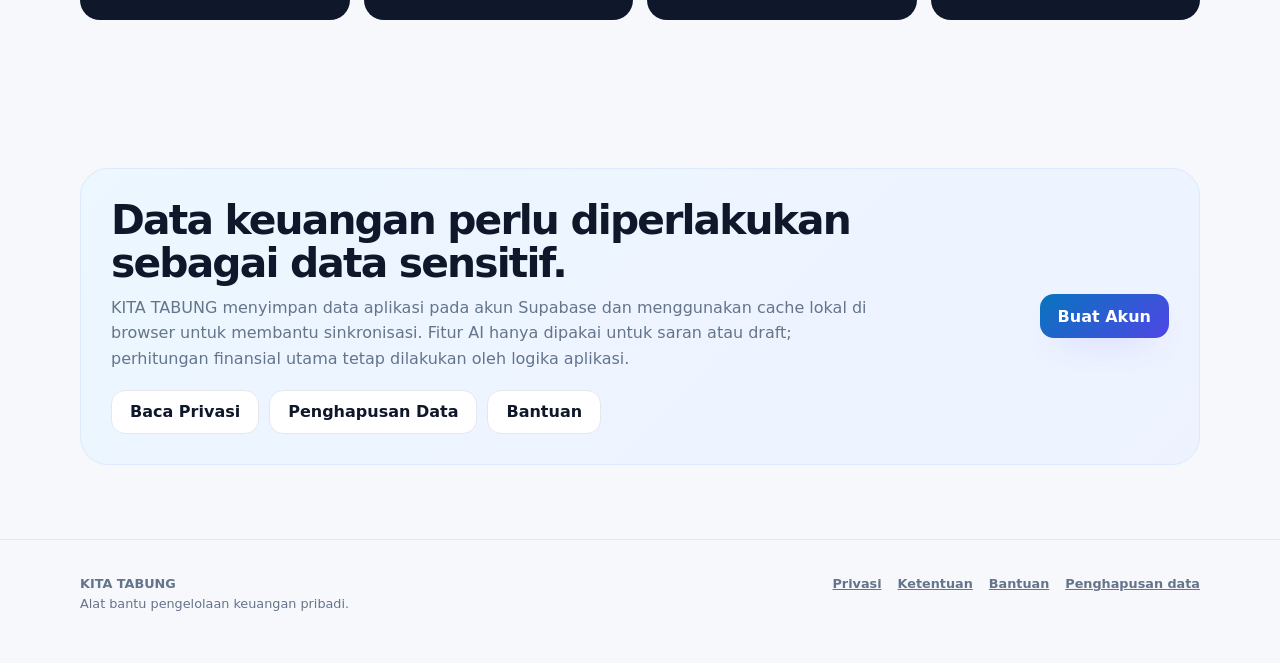
==== commit b9ae94dd: "Add files via upload" ====
--- a/index.html
+++ b/index.html
@@ -1,14 +1,14 @@
 <!doctype html><html lang="id"><head><meta charset="utf-8"><meta name="viewport" content="width=device-width,initial-scale=1,viewport-fit=cover"><meta name="theme-color" content="#0874BE"><meta name="description" content="KITA TABUNG membantu mencatat transaksi, mengatur budget, memantau tagihan, dan mengejar target tabungan dalam satu aplikasi."><title>KITA TABUNG — Atur uang lebih jelas</title><link rel="icon" href="kt.png"><link rel="stylesheet" href="assets/public.css"></head><body><a class="skip" href="#utama">Lewati ke konten utama</a>
-<header class="topbar"><div class="wrap nav"><a class="brand" href="/"><img src="kt.png" alt=""><span>KITA TABUNG</span></a><nav class="navlinks" aria-label="Navigasi utama"><a href="#fitur">Fitur</a><a href="#penggunaan">Contoh Penggunaan</a><a href="#cara-kerja">Cara kerja</a><a href="privacy.html">Privasi</a><a class="btn ghost" href="app.html#login">Masuk</a><a class="btn primary" href="app.html#register">Buat Akun</a></nav></div></header>
+<header class="topbar"><div class="wrap nav"><a class="brand" href="/"><img src="kt.png" alt=""><span>KITA TABUNG</span></a><nav class="navlinks" aria-label="Navigasi utama"><a href="#fitur">Fitur</a><a href="#penggunaan">Rating Fitur</a><a href="#cara-kerja">Cara kerja</a><a href="privacy.html">Privasi</a><a class="btn ghost" href="app.html#login">Masuk</a><a class="btn primary" href="app.html#register">Buat Akun</a></nav></div></header>
 <main id="utama"><section class="hero"><div class="wrap hero-grid"><div><span class="eyebrow">Keuangan pribadi, tanpa ribet</span><h1>Tahu uangmu pergi ke mana, dan apa yang aman dilakukan berikutnya.</h1><p>KITA TABUNG menyatukan pencatatan transaksi, budget amplop, tagihan rutin, target tabungan, scan struk, serta ringkasan keuangan dalam satu tempat yang nyaman dipakai dari HP.</p><div class="cta-row"><a class="btn primary" href="app.html#register">Mulai Buat Akun</a><a class="btn" href="app.html#login">Saya sudah punya akun</a></div><div class="trustline"><span><i class="dot"></i> Tanpa data demo di akun nyata</span><span><i class="dot"></i> Nominal bisa disembunyikan</span><span><i class="dot"></i> Backup manual tersedia</span></div></div><div class="product-preview" aria-label="Ilustrasi antarmuka KITA TABUNG"><div class="mock-window"><div class="mock-head"><div class="mock-logo"><img src="kt-sidebar.png" alt="">KITA TABUNG</div><div class="mock-eye" aria-hidden="true">◉</div></div><div class="mock-balance"><small>Saldo saat ini</small><strong class="mask">Rp •••••••</strong><div class="mock-mini"><div><span>Aman hari ini</span><b>Rp ••••••</b></div><div><span>Prediksi akhir periode</span><b>Rp ••••••</b></div></div></div><div class="mock-list"><div class="mock-item"><div class="mock-icon">B</div><div><strong>Budget amplop</strong><span>Sisa periode bisa diakumulasi</span></div><b>72%</b></div><div class="mock-item"><div class="mock-icon">T</div><div><strong>Tagihan mendatang</strong><span>Jadwal rutin tetap terlihat</span></div><b>→</b></div><div class="mock-item"><div class="mock-icon">◎</div><div><strong>Target tabungan</strong><span>Pantau progres tanpa mengganggu saldo</span></div><b>→</b></div></div></div></div></div></section>
 <section class="section" id="fitur"><div class="wrap"><h2>Fitur yang membantu keputusan, bukan sekadar menambah angka.</h2><p class="section-lead">Semua kemampuan di bawah berasal dari fungsi yang memang tersedia di aplikasi, bukan janji integrasi yang belum ada.</p><div class="cards"><article class="card"><div class="card-icon">01</div><h3>Transaksi & dompet</h3><p>Catat pemasukan, pengeluaran, transfer, dan utang/piutang sambil menjaga saldo tiap dompet tetap konsisten.</p></article><article class="card"><div class="card-icon">02</div><h3>Budget dengan rollover</h3><p>Buat amplop budget per periode dan pilih apakah sisa positif dibawa ke periode berikutnya.</p></article><article class="card"><div class="card-icon">03</div><h3>Financial Inbox & scan struk</h3><p>Scan struk, transaksi rutin, dan import mutasi dapat masuk sebagai draft untuk kamu review sebelum mengubah saldo.</p></article><article class="card"><div class="card-icon">04</div><h3>Tagihan & target</h3><p>Jadwalkan kewajiban rutin, lihat tagihan terdekat, dan ukur progres target tabungan.</p></article><article class="card"><div class="card-icon">05</div><h3>Otomasi & insight transparan</h3><p>Gunakan aturan otomatis, riwayat budget per periode, penutupan periode, dan insight berbasis aturan yang menjelaskan cara hitungnya.</p></article><article class="card"><div class="card-icon">06</div><h3>Privasi & backup</h3><p>Sembunyikan nominal saat layar terlihat orang lain dan unduh backup JSON sebagai lapisan pengaman tambahan.</p></article></div></div></section>
-<section class="section testimonial-section" id="penggunaan"><div class="wrap"><div class="testimonial-heading"><div><span class="eyebrow">Contoh penggunaan</span><h2>Bagaimana KITA TABUNG membantu aktivitas keuangan sehari-hari.</h2><p class="section-lead">Enam skenario berikut menggambarkan manfaat fitur yang memang tersedia di KITA TABUNG. Ini adalah contoh penggunaan, bukan ulasan pelanggan.</p></div><span class="demo-badge">CONTOH PENGGUNAAN</span></div><div class="testimonial-grid">
-<article class="testimonial-card" aria-label="Contoh penggunaan target tabungan"><div class="testimonial-person"><div class="avatar-demo">01</div><div><strong>Target lebih terarah</strong><span>Target tabungan</span></div></div><p>Atur nominal dan tenggat, catat setoran, lalu pantau progresnya supaya tujuan yang besar terasa lebih mudah diikuti.</p></article>
-<article class="testimonial-card" aria-label="Contoh penggunaan budget"><div class="testimonial-person"><div class="avatar-demo">02</div><div><strong>Budget lebih mudah dibaca</strong><span>Budget & riwayat</span></div></div><p>Lihat batas, pemakaian, dan sisa budget per periode agar kamu tahu kategori mana yang perlu dikendalikan.</p></article>
-<article class="testimonial-card" aria-label="Contoh penggunaan rollover budget"><div class="testimonial-person"><div class="avatar-demo">03</div><div><strong>Sisa budget tetap berguna</strong><span>Budget rollover</span></div></div><p>Aktifkan rollover untuk membawa sisa positif ke periode berikutnya tanpa menghapus histori budget sebelumnya.</p></article>
-<article class="testimonial-card" aria-label="Contoh penggunaan scan struk"><div class="testimonial-person"><div class="avatar-demo">04</div><div><strong>Pencatatan lebih cepat</strong><span>Scan struk & Financial Inbox</span></div></div><p>Foto struk, periksa nominal dan kategori yang terdeteksi, lalu konfirmasi sebelum transaksi memengaruhi saldo.</p></article>
-<article class="testimonial-card" aria-label="Contoh penggunaan mode privasi"><div class="testimonial-person"><div class="avatar-demo">05</div><div><strong>Lebih nyaman di tempat umum</strong><span>Mode Privasi</span></div></div><p>Sembunyikan nominal sensitif di dashboard, transaksi, budget, target, dan ringkasan ketika layar terlihat orang lain.</p></article>
-<article class="testimonial-card" aria-label="Contoh penggunaan ringkasan periode"><div class="testimonial-person"><div class="avatar-demo">06</div><div><strong>Evaluasi periode lebih jelas</strong><span>Ringkasan & insight</span></div></div><p>Bandingkan pemasukan, pengeluaran, progres target, dan perubahan kategori untuk melihat apakah keuangan masih sesuai rencana.</p></article>
+<section class="section testimonial-section" id="penggunaan"><div class="wrap"><div class="testimonial-heading"><div><span class="eyebrow">Rating fitur</span><h2>Fitur yang paling terasa manfaatnya di KITA TABUNG.</h2><p class="section-lead">Lima bintang pada kartu di bawah adalah rating visual untuk menonjolkan fitur, bukan rating pelanggan.</p></div></div><div class="testimonial-grid">
+<article class="testimonial-card" aria-label="Rating fitur target tabungan"><div class="stars" aria-label="Lima bintang">★★★★★</div><div class="testimonial-person"><div class="avatar-demo">01</div><div><strong>Target lebih terarah</strong><span>Target tabungan</span></div></div><p>Atur nominal dan tenggat, catat setoran, lalu pantau progresnya supaya tujuan yang besar terasa lebih mudah diikuti.</p></article>
+<article class="testimonial-card" aria-label="Rating fitur budget"><div class="stars" aria-label="Lima bintang">★★★★★</div><div class="testimonial-person"><div class="avatar-demo">02</div><div><strong>Budget lebih mudah dibaca</strong><span>Budget & riwayat</span></div></div><p>Lihat batas, pemakaian, dan sisa budget per periode agar kamu tahu kategori mana yang perlu dikendalikan.</p></article>
+<article class="testimonial-card" aria-label="Rating fitur rollover budget"><div class="stars" aria-label="Lima bintang">★★★★★</div><div class="testimonial-person"><div class="avatar-demo">03</div><div><strong>Sisa budget tetap berguna</strong><span>Budget rollover</span></div></div><p>Aktifkan rollover untuk membawa sisa positif ke periode berikutnya tanpa menghapus histori budget sebelumnya.</p></article>
+<article class="testimonial-card" aria-label="Rating fitur scan struk"><div class="stars" aria-label="Lima bintang">★★★★★</div><div class="testimonial-person"><div class="avatar-demo">04</div><div><strong>Pencatatan lebih cepat</strong><span>Scan struk & Financial Inbox</span></div></div><p>Foto struk, periksa nominal dan kategori yang terdeteksi, lalu konfirmasi sebelum transaksi memengaruhi saldo.</p></article>
+<article class="testimonial-card" aria-label="Rating fitur mode privasi"><div class="stars" aria-label="Lima bintang">★★★★★</div><div class="testimonial-person"><div class="avatar-demo">05</div><div><strong>Lebih nyaman di tempat umum</strong><span>Mode Privasi</span></div></div><p>Sembunyikan nominal sensitif di dashboard, transaksi, budget, target, dan ringkasan ketika layar terlihat orang lain.</p></article>
+<article class="testimonial-card" aria-label="Rating fitur ringkasan periode"><div class="stars" aria-label="Lima bintang">★★★★★</div><div class="testimonial-person"><div class="avatar-demo">06</div><div><strong>Evaluasi periode lebih jelas</strong><span>Ringkasan & insight</span></div></div><p>Bandingkan pemasukan, pengeluaran, progres target, dan perubahan kategori untuk melihat apakah keuangan masih sesuai rencana.</p></article>
 </div></div></section>
 <section class="section" id="cara-kerja"><div class="wrap"><h2>Mulai dari empat hal sederhana.</h2><p class="section-lead">Tidak perlu mengisi semuanya sekaligus. Bangun data keuanganmu bertahap.</p><div class="steps"><article class="step"><h3>Atur dompet</h3><p>Gunakan dompet yang tersedia atau buat akun/dompet sesuai uang yang benar-benar kamu pegang.</p></article><article class="step"><h3>Tentukan budget</h3><p>Beri batas pada kategori yang paling perlu kamu kendalikan.</p></article><article class="step"><h3>Catat transaksi</h3><p>Masukkan manual atau gunakan scan struk sebagai draft yang tetap kamu konfirmasi.</p></article><article class="step"><h3>Tinjau ringkasan</h3><p>Lihat apakah cashflow, budget, tagihan, dan target bergerak sesuai rencana.</p></article></div></div></section>
 <section class="section"><div class="wrap"><div class="privacy-box"><div><h2>Data keuangan perlu diperlakukan sebagai data sensitif.</h2><p>KITA TABUNG menyimpan data aplikasi pada akun Supabase dan menggunakan cache lokal di browser untuk membantu sinkronisasi. Fitur AI hanya dipakai untuk saran atau draft; perhitungan finansial utama tetap dilakukan oleh logika aplikasi.</p><div class="privacy-links"><a class="btn" href="privacy.html">Baca Privasi</a><a class="btn" href="data-delete.html">Penghapusan Data</a><a class="btn" href="help.html">Bantuan</a></div></div><a class="btn primary" href="app.html#register">Buat Akun</a></div></div></section></main>
--- a/assets/public.css
+++ b/assets/public.css
@@ -2,8 +2,11 @@
 *{box-sizing:border-box}html{scroll-behavior:smooth}body{margin:0;background:radial-gradient(circle at 10% 0%,rgba(8,116,190,.09),transparent 30%),var(--bg);color:var(--text);line-height:1.6}a{color:inherit}button,a{font:inherit}.wrap{width:min(1120px,calc(100% - 32px));margin:auto}.topbar{position:sticky;top:0;z-index:20;background:rgba(246,248,251,.86);backdrop-filter:blur(18px);border-bottom:1px solid rgba(229,231,235,.8)}.nav{min-height:72px;display:flex;align-items:center;justify-content:space-between;gap:18px}.brand{display:flex;align-items:center;gap:10px;text-decoration:none;font-weight:900;letter-spacing:-.03em}.brand img{width:38px;height:38px;object-fit:contain}.navlinks{display:flex;align-items:center;gap:18px}.navlinks>a:not(.btn){font-size:.9rem;color:var(--muted);text-decoration:none;font-weight:700}.btn{display:inline-flex;align-items:center;justify-content:center;min-height:44px;padding:0 18px;border-radius:14px;text-decoration:none;font-weight:800;border:1px solid var(--line);background:var(--surface);cursor:pointer}.btn.primary{background:linear-gradient(135deg,var(--brand),var(--brand2));color:#fff;border:0;box-shadow:0 15px 32px -20px rgba(79,70,229,.7)}.btn.ghost{background:transparent}.hero{padding:78px 0 54px}.hero-grid{display:grid;grid-template-columns:1.06fr .94fr;gap:54px;align-items:center}.eyebrow{display:inline-flex;align-items:center;gap:8px;padding:7px 11px;border-radius:999px;background:var(--soft);color:var(--brand);font-size:.78rem;font-weight:900}.hero h1{font-size:clamp(2.5rem,7vw,5.15rem);line-height:.98;letter-spacing:-.065em;margin:18px 0 20px;max-width:840px}.hero p{font-size:clamp(1rem,2vw,1.18rem);color:var(--muted);max-width:650px}.cta-row{display:flex;gap:12px;flex-wrap:wrap;margin-top:26px}.trustline{display:flex;gap:14px;flex-wrap:wrap;margin-top:28px;color:var(--muted);font-size:.78rem;font-weight:700}.trustline span{display:flex;align-items:center;gap:7px}.dot{width:7px;height:7px;border-radius:50%;background:var(--success)}.product-preview{background:linear-gradient(145deg,#0f172a,#172554 55%,#312e81);border-radius:32px;padding:18px;box-shadow:0 40px 90px -45px rgba(15,23,42,.8);min-height:480px;position:relative;overflow:hidden}.product-preview:before{content:"";position:absolute;width:260px;height:260px;border-radius:50%;background:rgba(59,130,246,.25);filter:blur(30px);right:-70px;top:-80px}.mock-window{position:relative;background:rgba(255,255,255,.96);border-radius:24px;padding:18px;min-height:444px}.mock-head{display:flex;align-items:center;justify-content:space-between;margin-bottom:18px}.mock-logo{display:flex;align-items:center;gap:8px;font-weight:900}.mock-logo img{width:30px;height:30px}.mock-eye{width:38px;height:38px;border-radius:12px;background:#eef2ff;display:grid;place-items:center;color:#4f46e5}.mock-balance{padding:20px;border-radius:20px;background:linear-gradient(135deg,#0874be,#4f46e5);color:#fff}.mock-balance small{opacity:.8}.mock-balance strong{display:block;font-size:2rem;margin:8px 0}.mock-mini{display:grid;grid-template-columns:1fr 1fr;gap:10px;margin-top:14px}.mock-mini div{background:rgba(255,255,255,.14);border-radius:13px;padding:10px}.mock-mini span,.mock-mini b{display:block}.mock-mini span{font-size:.7rem;opacity:.78}.mock-list{display:grid;gap:10px;margin-top:16px}.mock-item{display:flex;align-items:center;gap:10px;border:1px solid #e5e7eb;border-radius:15px;padding:12px}.mock-icon{width:36px;height:36px;border-radius:11px;background:#eef2ff;color:#4f46e5;display:grid;place-items:center;font-weight:900}.mock-item div:nth-child(2){flex:1}.mock-item strong,.mock-item span{display:block}.mock-item span{font-size:.72rem;color:#64748b}.mask{letter-spacing:.08em}.section{padding:74px 0}.section h2{font-size:clamp(1.9rem,4vw,3rem);letter-spacing:-.045em;line-height:1.05;margin:0 0 14px}.section-lead{color:var(--muted);max-width:720px;margin:0 0 34px}.cards{display:grid;grid-template-columns:repeat(3,1fr);gap:16px}.card{background:var(--surface);border:1px solid var(--line);border-radius:var(--radius);padding:22px;box-shadow:var(--shadow)}.card-icon{width:42px;height:42px;border-radius:14px;background:var(--soft);color:var(--brand);display:grid;place-items:center;font-weight:900;margin-bottom:16px}.card h3{margin:0 0 8px;font-size:1rem}.card p{margin:0;color:var(--muted);font-size:.88rem}.steps{counter-reset:step;display:grid;grid-template-columns:repeat(4,1fr);gap:14px}.step{background:#0f172a;color:#fff;border-radius:20px;padding:22px;min-height:180px}.step:before{counter-increment:step;content:counter(step);width:32px;height:32px;border-radius:10px;background:rgba(255,255,255,.12);display:grid;place-items:center;font-weight:900;margin-bottom:24px}.step h3{margin:0 0 8px;font-size:1rem}.step p{margin:0;color:#cbd5e1;font-size:.83rem}.privacy-box{display:grid;grid-template-columns:1fr auto;gap:26px;align-items:center;background:linear-gradient(135deg,#ecf7ff,#eef2ff);border:1px solid #dbeafe;border-radius:28px;padding:30px}.privacy-box h2{font-size:clamp(1.65rem,4vw,2.55rem);margin:0 0 10px}.privacy-box p{color:var(--muted);max-width:760px;margin:0}.privacy-links{display:flex;gap:10px;flex-wrap:wrap;margin-top:18px}.footer{padding:34px 0 48px;border-top:1px solid var(--line);color:var(--muted);font-size:.8rem}.footer-grid{display:flex;justify-content:space-between;gap:24px;align-items:flex-start}.footer-links{display:flex;flex-wrap:wrap;gap:16px}.footer a{color:var(--muted);font-weight:700}.legal{padding:70px 0}.legal article{background:var(--surface);border:1px solid var(--line);border-radius:28px;padding:clamp(22px,5vw,48px);box-shadow:var(--shadow);max-width:900px;margin:auto}.legal h1{font-size:clamp(2rem,5vw,3.4rem);letter-spacing:-.05em;line-height:1;margin:0 0 12px}.legal h2{margin:30px 0 8px;font-size:1.15rem}.legal p,.legal li{color:#475569}.legal .draft{padding:12px 14px;border-radius:14px;background:#fff7ed;border:1px solid #fed7aa;color:#9a3412;font-weight:700;font-size:.82rem;margin:18px 0}.legal ul{padding-left:20px}.help-grid{display:grid;grid-template-columns:1fr 1fr;gap:14px;margin-top:22px}.faq{border:1px solid var(--line);border-radius:16px;padding:16px}.faq h3{font-size:.95rem;margin:0 0 7px}.faq p{font-size:.84rem;margin:0}.skip{position:absolute;left:-999px;top:8px;background:#0f172a;color:white;padding:10px 14px;border-radius:10px;z-index:100}.skip:focus{left:8px}.btn:focus-visible,a:focus-visible{outline:3px solid rgba(8,116,190,.28);outline-offset:3px}@media(max-width:860px){.navlinks>a:not(.btn){display:none}.hero{padding-top:48px}.hero-grid{grid-template-columns:1fr}.product-preview{min-height:auto}.cards{grid-template-columns:1fr 1fr}.steps{grid-template-columns:1fr 1fr}.privacy-box{grid-template-columns:1fr}.footer-grid{flex-direction:column}.help-grid{grid-template-columns:1fr}}@media(max-width:520px){.wrap{width:min(100% - 22px,1120px)}.nav{min-height:64px}.brand span{font-size:.9rem}.navlinks{gap:8px}.navlinks .btn{padding:0 12px;font-size:.8rem}.hero{padding:36px 0 38px}.hero h1{font-size:2.65rem}.product-preview{padding:10px;border-radius:24px}.mock-window{padding:14px;min-height:0}.cards,.steps{grid-template-columns:1fr}.section{padding:54px 0}.privacy-box{padding:22px}.legal{padding:32px 0}.legal article{border-radius:20px}.cta-row .btn{width:100%}}
 @media(prefers-reduced-motion:reduce){*{scroll-behavior:auto!important;animation-duration:.001ms!important;animation-iteration-count:1!important;transition-duration:.001ms!important}}
 
-/* V15.3 — clearly labelled demo testimonial cards */
+/* V15.5 — feature rating cards */
 .testimonial-section{background:linear-gradient(180deg,rgba(234,244,251,.45),rgba(246,248,251,0))}.testimonial-heading{display:flex;align-items:flex-start;justify-content:space-between;gap:24px;margin-bottom:28px}.testimonial-heading .section-lead{margin-bottom:0}.demo-badge{flex:0 0 auto;display:inline-flex;align-items:center;min-height:36px;padding:0 12px;border-radius:999px;background:#fff7ed;border:1px solid #fed7aa;color:#9a3412;font-size:.72rem;font-weight:900;letter-spacing:.02em}.testimonial-grid{display:grid;grid-template-columns:repeat(3,1fr);gap:16px}.testimonial-card{display:flex;flex-direction:column;min-height:250px;background:var(--surface);border:1px solid var(--line);border-radius:var(--radius);padding:22px;box-shadow:var(--shadow)}.stars{color:#f59e0b;letter-spacing:.12em;font-size:1rem;line-height:1;margin-bottom:16px}.testimonial-card>p{margin:0;color:#334155;font-size:.9rem;line-height:1.7;flex:1}.testimonial-person{display:flex;align-items:center;gap:11px;margin-top:22px;padding-top:17px;border-top:1px solid var(--line)}.avatar-demo{width:40px;height:40px;border-radius:13px;background:var(--soft);color:var(--brand);display:grid;place-items:center;font-weight:900}.testimonial-person strong,.testimonial-person span{display:block}.testimonial-person strong{font-size:.88rem}.testimonial-person span{font-size:.7rem;color:var(--muted);margin-top:2px}.testimonial-card:hover{transform:translateY(-2px);border-color:#cbd5e1}.testimonial-card{transition:transform .18s ease,border-color .18s ease}
 @media(max-width:860px){.testimonial-heading{flex-direction:column}.testimonial-grid{grid-template-columns:1fr 1fr}}
 @media(max-width:520px){.testimonial-grid{grid-template-columns:1fr}.demo-badge{font-size:.66rem}.testimonial-card{min-height:0}}
 @media(prefers-reduced-motion:reduce){.testimonial-card{transition:none!important}}
+
+/* V15.5 rating emphasis */
+.stars{font-size:1.15rem;letter-spacing:.14em;margin-bottom:14px}.testimonial-card .testimonial-person{margin-top:0;padding-top:0;border-top:0}.testimonial-card>p{margin-top:14px}.testimonial-heading{align-items:end}
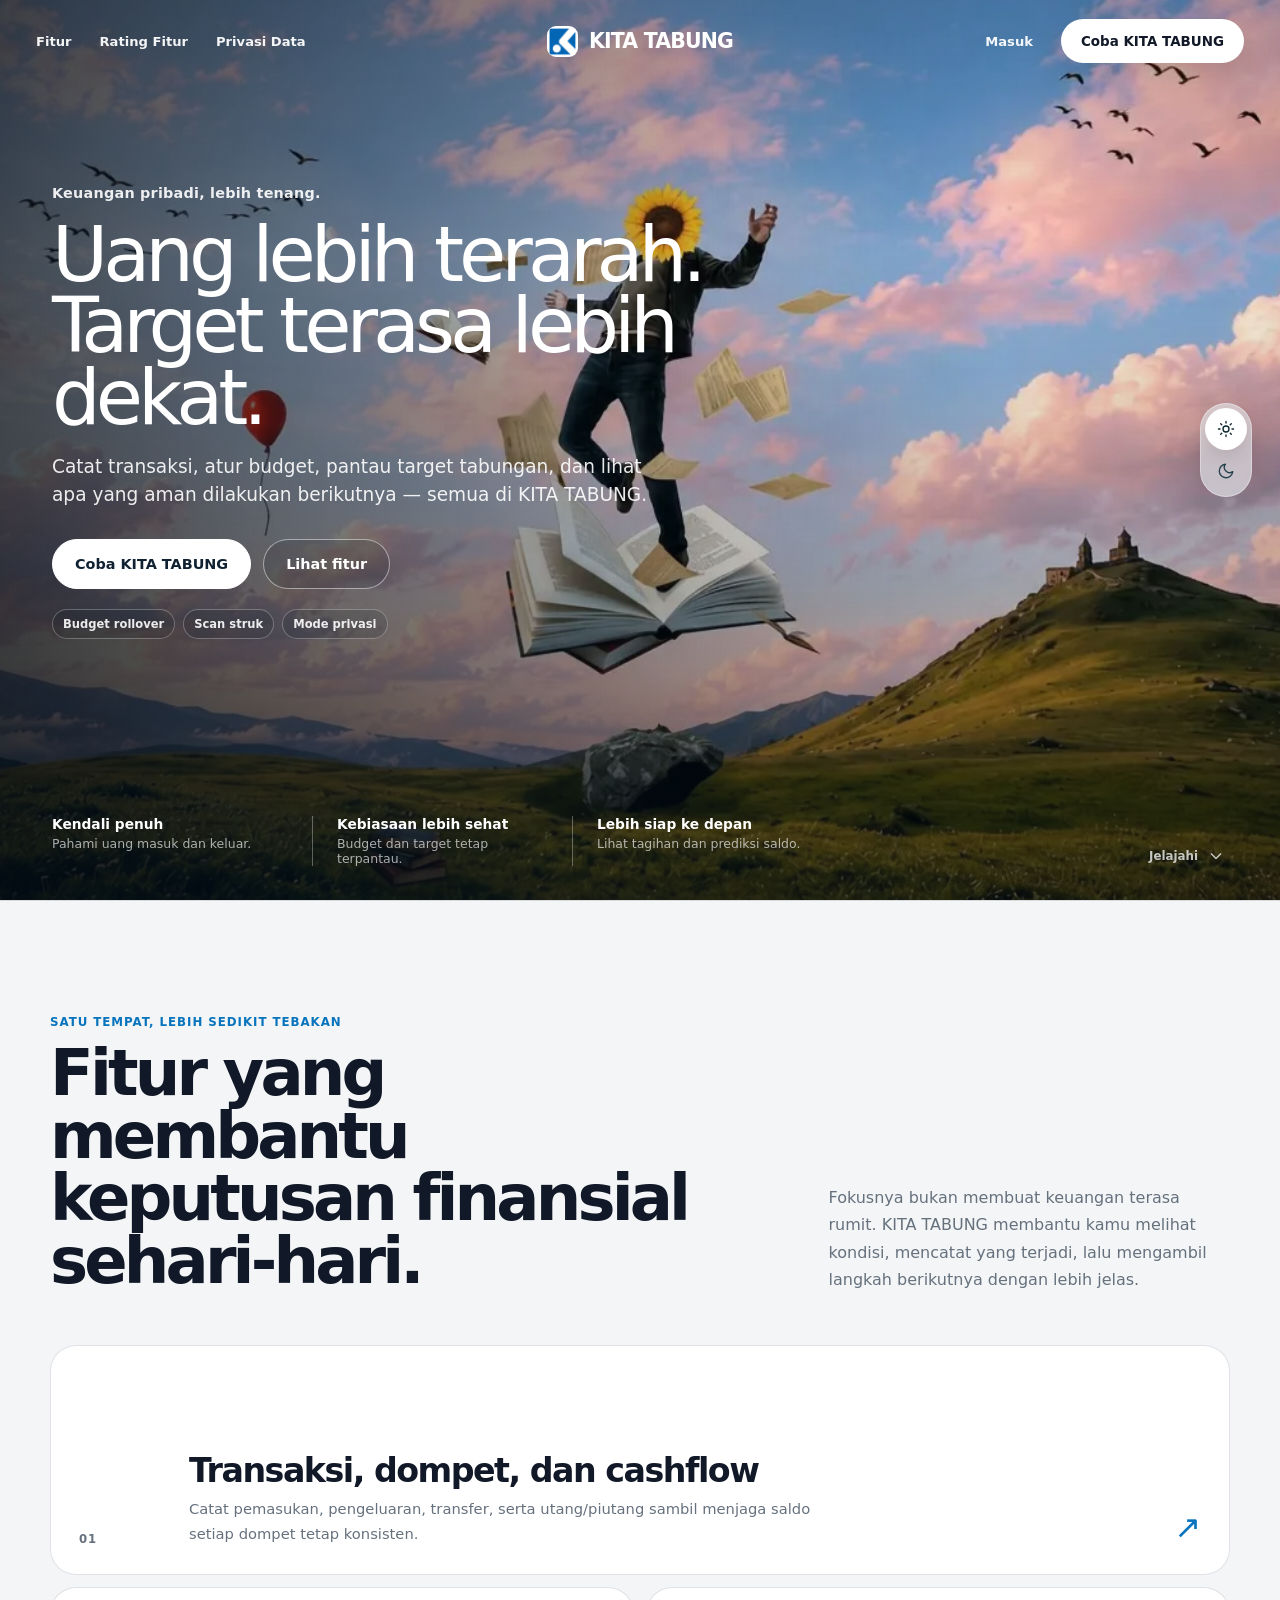
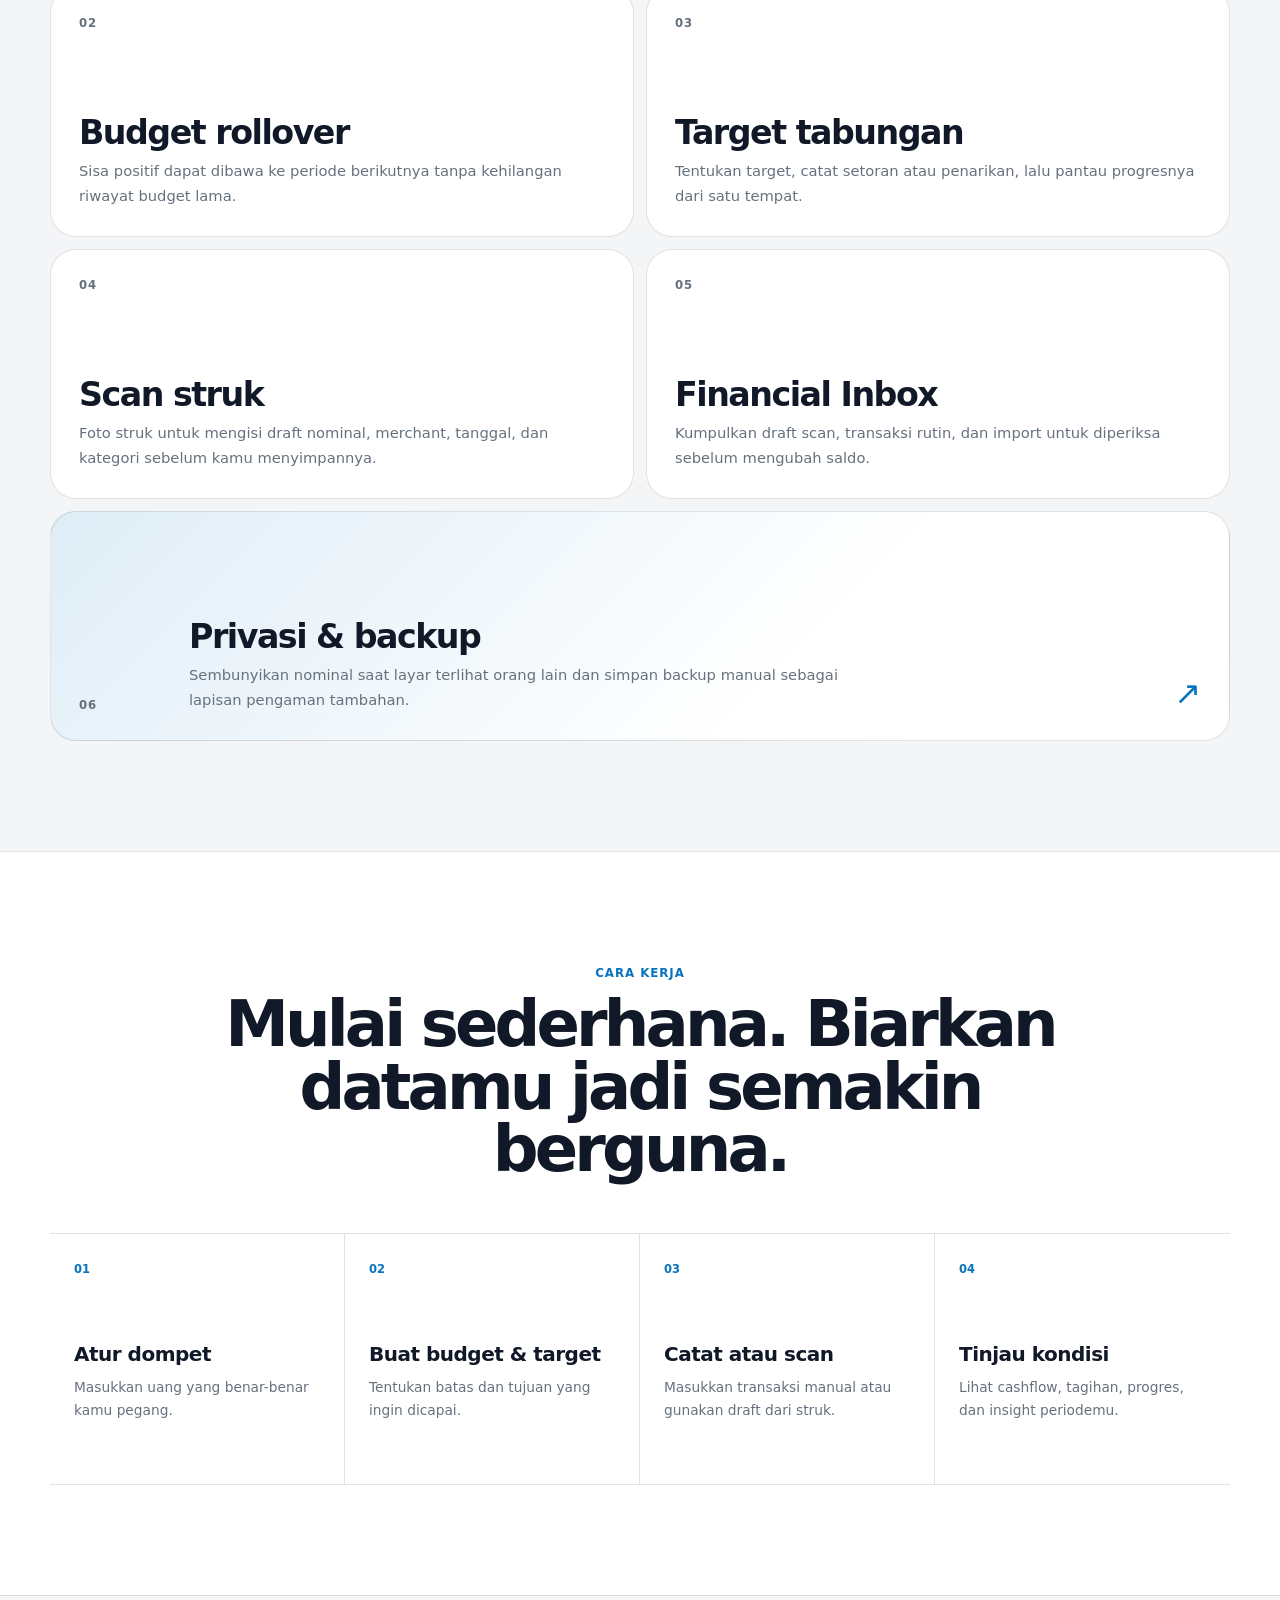
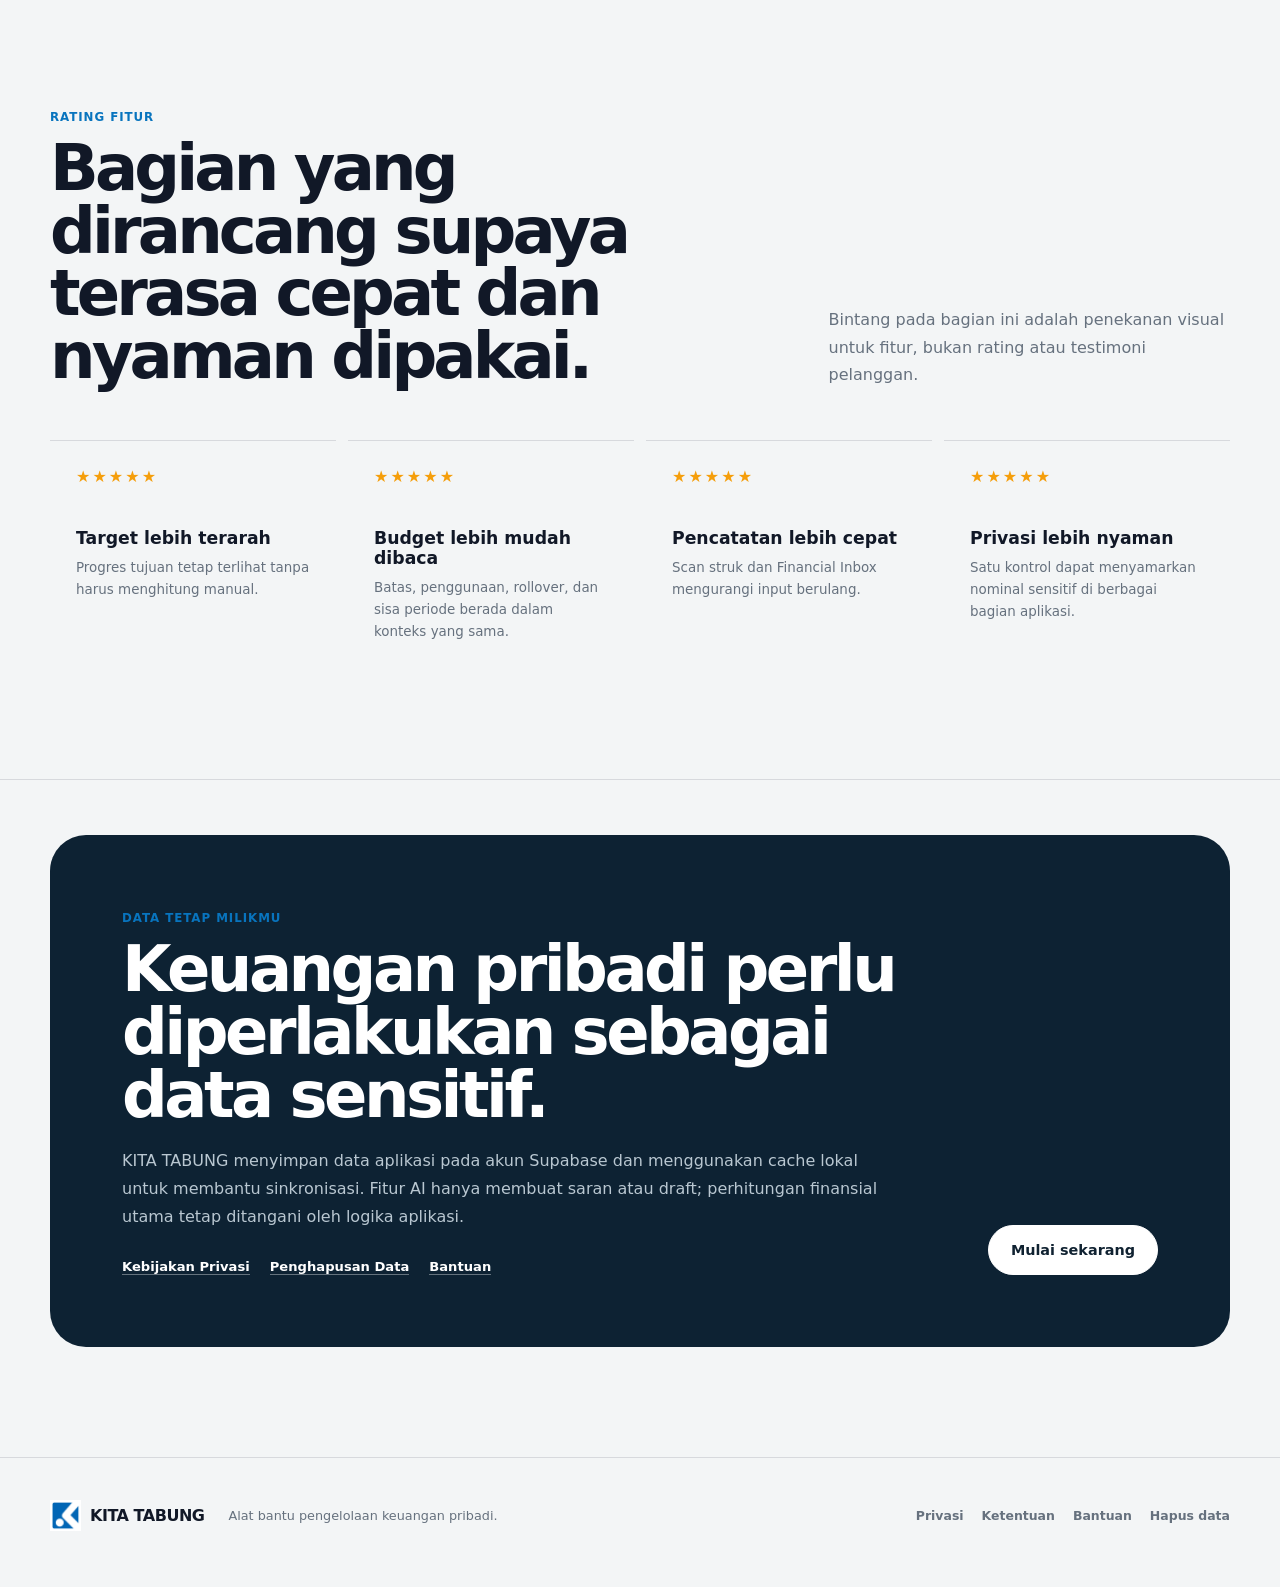
==== commit f09155fb: "Add files via upload" ====
--- a/index.html
+++ b/index.html
@@ -1,15 +1,205 @@
-<!doctype html><html lang="id"><head><meta charset="utf-8"><meta name="viewport" content="width=device-width,initial-scale=1,viewport-fit=cover"><meta name="theme-color" content="#0874BE"><meta name="description" content="KITA TABUNG membantu mencatat transaksi, mengatur budget, memantau tagihan, dan mengejar target tabungan dalam satu aplikasi."><title>KITA TABUNG — Atur uang lebih jelas</title><link rel="icon" href="kt.png"><link rel="stylesheet" href="assets/public.css"></head><body><a class="skip" href="#utama">Lewati ke konten utama</a>
-<header class="topbar"><div class="wrap nav"><a class="brand" href="/"><img src="kt.png" alt=""><span>KITA TABUNG</span></a><nav class="navlinks" aria-label="Navigasi utama"><a href="#fitur">Fitur</a><a href="#penggunaan">Rating Fitur</a><a href="#cara-kerja">Cara kerja</a><a href="privacy.html">Privasi</a><a class="btn ghost" href="app.html#login">Masuk</a><a class="btn primary" href="app.html#register">Buat Akun</a></nav></div></header>
-<main id="utama"><section class="hero"><div class="wrap hero-grid"><div><span class="eyebrow">Keuangan pribadi, tanpa ribet</span><h1>Tahu uangmu pergi ke mana, dan apa yang aman dilakukan berikutnya.</h1><p>KITA TABUNG menyatukan pencatatan transaksi, budget amplop, tagihan rutin, target tabungan, scan struk, serta ringkasan keuangan dalam satu tempat yang nyaman dipakai dari HP.</p><div class="cta-row"><a class="btn primary" href="app.html#register">Mulai Buat Akun</a><a class="btn" href="app.html#login">Saya sudah punya akun</a></div><div class="trustline"><span><i class="dot"></i> Tanpa data demo di akun nyata</span><span><i class="dot"></i> Nominal bisa disembunyikan</span><span><i class="dot"></i> Backup manual tersedia</span></div></div><div class="product-preview" aria-label="Ilustrasi antarmuka KITA TABUNG"><div class="mock-window"><div class="mock-head"><div class="mock-logo"><img src="kt-sidebar.png" alt="">KITA TABUNG</div><div class="mock-eye" aria-hidden="true">◉</div></div><div class="mock-balance"><small>Saldo saat ini</small><strong class="mask">Rp •••••••</strong><div class="mock-mini"><div><span>Aman hari ini</span><b>Rp ••••••</b></div><div><span>Prediksi akhir periode</span><b>Rp ••••••</b></div></div></div><div class="mock-list"><div class="mock-item"><div class="mock-icon">B</div><div><strong>Budget amplop</strong><span>Sisa periode bisa diakumulasi</span></div><b>72%</b></div><div class="mock-item"><div class="mock-icon">T</div><div><strong>Tagihan mendatang</strong><span>Jadwal rutin tetap terlihat</span></div><b>→</b></div><div class="mock-item"><div class="mock-icon">◎</div><div><strong>Target tabungan</strong><span>Pantau progres tanpa mengganggu saldo</span></div><b>→</b></div></div></div></div></div></section>
-<section class="section" id="fitur"><div class="wrap"><h2>Fitur yang membantu keputusan, bukan sekadar menambah angka.</h2><p class="section-lead">Semua kemampuan di bawah berasal dari fungsi yang memang tersedia di aplikasi, bukan janji integrasi yang belum ada.</p><div class="cards"><article class="card"><div class="card-icon">01</div><h3>Transaksi & dompet</h3><p>Catat pemasukan, pengeluaran, transfer, dan utang/piutang sambil menjaga saldo tiap dompet tetap konsisten.</p></article><article class="card"><div class="card-icon">02</div><h3>Budget dengan rollover</h3><p>Buat amplop budget per periode dan pilih apakah sisa positif dibawa ke periode berikutnya.</p></article><article class="card"><div class="card-icon">03</div><h3>Financial Inbox & scan struk</h3><p>Scan struk, transaksi rutin, dan import mutasi dapat masuk sebagai draft untuk kamu review sebelum mengubah saldo.</p></article><article class="card"><div class="card-icon">04</div><h3>Tagihan & target</h3><p>Jadwalkan kewajiban rutin, lihat tagihan terdekat, dan ukur progres target tabungan.</p></article><article class="card"><div class="card-icon">05</div><h3>Otomasi & insight transparan</h3><p>Gunakan aturan otomatis, riwayat budget per periode, penutupan periode, dan insight berbasis aturan yang menjelaskan cara hitungnya.</p></article><article class="card"><div class="card-icon">06</div><h3>Privasi & backup</h3><p>Sembunyikan nominal saat layar terlihat orang lain dan unduh backup JSON sebagai lapisan pengaman tambahan.</p></article></div></div></section>
-<section class="section testimonial-section" id="penggunaan"><div class="wrap"><div class="testimonial-heading"><div><span class="eyebrow">Rating fitur</span><h2>Fitur yang paling terasa manfaatnya di KITA TABUNG.</h2><p class="section-lead">Lima bintang pada kartu di bawah adalah rating visual untuk menonjolkan fitur, bukan rating pelanggan.</p></div></div><div class="testimonial-grid">
-<article class="testimonial-card" aria-label="Rating fitur target tabungan"><div class="stars" aria-label="Lima bintang">★★★★★</div><div class="testimonial-person"><div class="avatar-demo">01</div><div><strong>Target lebih terarah</strong><span>Target tabungan</span></div></div><p>Atur nominal dan tenggat, catat setoran, lalu pantau progresnya supaya tujuan yang besar terasa lebih mudah diikuti.</p></article>
-<article class="testimonial-card" aria-label="Rating fitur budget"><div class="stars" aria-label="Lima bintang">★★★★★</div><div class="testimonial-person"><div class="avatar-demo">02</div><div><strong>Budget lebih mudah dibaca</strong><span>Budget & riwayat</span></div></div><p>Lihat batas, pemakaian, dan sisa budget per periode agar kamu tahu kategori mana yang perlu dikendalikan.</p></article>
-<article class="testimonial-card" aria-label="Rating fitur rollover budget"><div class="stars" aria-label="Lima bintang">★★★★★</div><div class="testimonial-person"><div class="avatar-demo">03</div><div><strong>Sisa budget tetap berguna</strong><span>Budget rollover</span></div></div><p>Aktifkan rollover untuk membawa sisa positif ke periode berikutnya tanpa menghapus histori budget sebelumnya.</p></article>
-<article class="testimonial-card" aria-label="Rating fitur scan struk"><div class="stars" aria-label="Lima bintang">★★★★★</div><div class="testimonial-person"><div class="avatar-demo">04</div><div><strong>Pencatatan lebih cepat</strong><span>Scan struk & Financial Inbox</span></div></div><p>Foto struk, periksa nominal dan kategori yang terdeteksi, lalu konfirmasi sebelum transaksi memengaruhi saldo.</p></article>
-<article class="testimonial-card" aria-label="Rating fitur mode privasi"><div class="stars" aria-label="Lima bintang">★★★★★</div><div class="testimonial-person"><div class="avatar-demo">05</div><div><strong>Lebih nyaman di tempat umum</strong><span>Mode Privasi</span></div></div><p>Sembunyikan nominal sensitif di dashboard, transaksi, budget, target, dan ringkasan ketika layar terlihat orang lain.</p></article>
-<article class="testimonial-card" aria-label="Rating fitur ringkasan periode"><div class="stars" aria-label="Lima bintang">★★★★★</div><div class="testimonial-person"><div class="avatar-demo">06</div><div><strong>Evaluasi periode lebih jelas</strong><span>Ringkasan & insight</span></div></div><p>Bandingkan pemasukan, pengeluaran, progres target, dan perubahan kategori untuk melihat apakah keuangan masih sesuai rencana.</p></article>
-</div></div></section>
-<section class="section" id="cara-kerja"><div class="wrap"><h2>Mulai dari empat hal sederhana.</h2><p class="section-lead">Tidak perlu mengisi semuanya sekaligus. Bangun data keuanganmu bertahap.</p><div class="steps"><article class="step"><h3>Atur dompet</h3><p>Gunakan dompet yang tersedia atau buat akun/dompet sesuai uang yang benar-benar kamu pegang.</p></article><article class="step"><h3>Tentukan budget</h3><p>Beri batas pada kategori yang paling perlu kamu kendalikan.</p></article><article class="step"><h3>Catat transaksi</h3><p>Masukkan manual atau gunakan scan struk sebagai draft yang tetap kamu konfirmasi.</p></article><article class="step"><h3>Tinjau ringkasan</h3><p>Lihat apakah cashflow, budget, tagihan, dan target bergerak sesuai rencana.</p></article></div></div></section>
-<section class="section"><div class="wrap"><div class="privacy-box"><div><h2>Data keuangan perlu diperlakukan sebagai data sensitif.</h2><p>KITA TABUNG menyimpan data aplikasi pada akun Supabase dan menggunakan cache lokal di browser untuk membantu sinkronisasi. Fitur AI hanya dipakai untuk saran atau draft; perhitungan finansial utama tetap dilakukan oleh logika aplikasi.</p><div class="privacy-links"><a class="btn" href="privacy.html">Baca Privasi</a><a class="btn" href="data-delete.html">Penghapusan Data</a><a class="btn" href="help.html">Bantuan</a></div></div><a class="btn primary" href="app.html#register">Buat Akun</a></div></div></section></main>
-<footer class="footer"><div class="wrap footer-grid"><div><strong>KITA TABUNG</strong><br><span>Alat bantu pengelolaan keuangan pribadi.</span></div><div class="footer-links"><a href="privacy.html">Privasi</a><a href="terms.html">Ketentuan</a><a href="help.html">Bantuan</a><a href="data-delete.html">Penghapusan data</a></div></div></footer><script>(function(){const q=new URLSearchParams(location.search);const authQuery=q.has('token_hash')||q.has('code')||q.has('type');const authHash=/(access_token|refresh_token|type=recovery)/.test(location.hash||'');if(authQuery||authHash){location.replace('app.html'+location.search+location.hash);}})();</script></body></html>
+<!doctype html>
+<html lang="id" data-theme="light">
+<head>
+  <meta charset="utf-8">
+  <meta name="viewport" content="width=device-width,initial-scale=1,viewport-fit=cover">
+  <meta id="public-theme-color" name="theme-color" content="#3B82B8">
+  <meta name="description" content="KITA TABUNG membantu mencatat transaksi, mengatur budget, memantau tagihan, dan mengejar target tabungan dalam satu aplikasi.">
+  <title>KITA TABUNG — Keuangan lebih terarah</title>
+  <link rel="icon" href="kt.png">
+  <script>
+    (function(){
+      var theme = 'light';
+      try {
+        var manual = localStorage.getItem('KITA_TABUNG_PUBLIC_THEME');
+        var appTheme = JSON.parse(localStorage.getItem('KITA_TABUNG_THEME_V3') || 'null');
+        if (manual === 'dark' || manual === 'light') theme = manual;
+        else if (appTheme && appTheme.adaptiveTheme === true) theme = matchMedia('(prefers-color-scheme: dark)').matches ? 'dark' : 'light';
+        else if (appTheme && (appTheme.theme === 'dark' || appTheme.theme === 'light')) theme = appTheme.theme;
+        else theme = matchMedia('(prefers-color-scheme: dark)').matches ? 'dark' : 'light';
+      } catch (_) {}
+      document.documentElement.dataset.theme = theme;
+    })();
+  </script>
+  <link rel="preload" href="assets/video/mode-terang-poster.webp" as="image" type="image/webp">
+  <link rel="stylesheet" href="assets/public.css">
+</head>
+<body>
+  <a class="skip" href="#utama">Lewati ke konten utama</a>
+
+  <header class="topbar" id="public-topbar">
+    <div class="nav-shell">
+      <nav class="nav-left" aria-label="Navigasi utama kiri">
+        <a href="#fitur">Fitur</a>
+        <a href="#penggunaan">Rating Fitur</a>
+        <a href="privacy.html">Privasi Data</a>
+      </nav>
+
+      <a class="hero-brand" href="/" aria-label="KITA TABUNG — beranda">
+        <img src="kt-sidebar.png" alt="">
+        <span>KITA TABUNG</span>
+      </a>
+
+      <nav class="nav-right" aria-label="Navigasi akun">
+        <a class="login-link" href="app.html#login">Masuk</a>
+        <a class="pill-action" href="app.html#register">Coba KITA TABUNG</a>
+      </nav>
+    </div>
+  </header>
+
+  <aside class="theme-switcher" aria-label="Pilih tema landing page">
+    <button type="button" class="theme-button active" data-theme-choice="light" aria-label="Gunakan mode terang" aria-pressed="true">
+      <svg viewBox="0 0 24 24" aria-hidden="true"><circle cx="12" cy="12" r="4"></circle><path d="M12 2v2M12 20v2M4.93 4.93l1.42 1.42M17.66 17.66l1.41 1.41M2 12h2M20 12h2M4.93 19.07l1.42-1.41M17.66 6.34l1.41-1.41"></path></svg>
+    </button>
+    <button type="button" class="theme-button" data-theme-choice="dark" aria-label="Gunakan mode gelap" aria-pressed="false">
+      <svg viewBox="0 0 24 24" aria-hidden="true"><path d="M21 12.79A9 9 0 1 1 11.21 3 7 7 0 0 0 21 12.79Z"></path></svg>
+    </button>
+  </aside>
+
+  <main id="utama">
+    <section class="video-hero" aria-labelledby="hero-title">
+      <div class="hero-media" aria-hidden="true">
+        <video id="video-light" class="landing-video" autoplay muted loop playsinline preload="auto" poster="assets/video/mode-terang-poster.webp">
+          <source src="assets/video/mode-terang.mp4" type="video/mp4">
+        </video>
+        <video id="video-dark" class="landing-video" autoplay muted loop playsinline preload="auto" poster="assets/video/mode-gelap-poster.webp">
+          <source src="assets/video/mode-gelap.mp4" type="video/mp4">
+        </video>
+        <div class="hero-shade"></div>
+        <div class="hero-vignette"></div>
+      </div>
+
+      <div class="hero-content-wrap">
+        <div class="hero-copy">
+          <p class="hero-kicker">Keuangan pribadi, lebih tenang.</p>
+          <h1 id="hero-title">Uang lebih terarah.<br>Target terasa lebih dekat.</h1>
+          <p class="hero-subtitle">Catat transaksi, atur budget, pantau target tabungan, dan lihat apa yang aman dilakukan berikutnya — semua di KITA TABUNG.</p>
+          <div class="hero-actions">
+            <a class="hero-cta primary" href="app.html#register">Coba KITA TABUNG</a>
+            <a class="hero-cta secondary" href="#fitur">Lihat fitur</a>
+          </div>
+          <div class="hero-trust" aria-label="Fitur unggulan KITA TABUNG">
+            <span>Budget rollover</span>
+            <span>Scan struk</span>
+            <span>Mode privasi</span>
+          </div>
+        </div>
+      </div>
+
+      <div class="hero-bottom" aria-label="Manfaat utama">
+        <div class="hero-benefit"><strong>Kendali penuh</strong><span>Pahami uang masuk dan keluar.</span></div>
+        <div class="hero-benefit"><strong>Kebiasaan lebih sehat</strong><span>Budget dan target tetap terpantau.</span></div>
+        <div class="hero-benefit"><strong>Lebih siap ke depan</strong><span>Lihat tagihan dan prediksi saldo.</span></div>
+      </div>
+
+      <a class="scroll-cue" href="#fitur" aria-label="Lihat fitur KITA TABUNG">
+        <span>Jelajahi</span>
+        <svg viewBox="0 0 24 24" aria-hidden="true"><path d="m6 9 6 6 6-6"></path></svg>
+      </a>
+    </section>
+
+    <section class="section intro-section" id="fitur">
+      <div class="wrap">
+        <div class="section-heading split-heading">
+          <div>
+            <span class="section-kicker">Satu tempat, lebih sedikit tebakan</span>
+            <h2>Fitur yang membantu keputusan finansial sehari-hari.</h2>
+          </div>
+          <p>Fokusnya bukan membuat keuangan terasa rumit. KITA TABUNG membantu kamu melihat kondisi, mencatat yang terjadi, lalu mengambil langkah berikutnya dengan lebih jelas.</p>
+        </div>
+
+        <div class="feature-grid">
+          <article class="feature-card feature-card-wide">
+            <span class="feature-no">01</span>
+            <div>
+              <h3>Transaksi, dompet, dan cashflow</h3>
+              <p>Catat pemasukan, pengeluaran, transfer, serta utang/piutang sambil menjaga saldo setiap dompet tetap konsisten.</p>
+            </div>
+            <span class="feature-arrow" aria-hidden="true">↗</span>
+          </article>
+          <article class="feature-card">
+            <span class="feature-no">02</span>
+            <div><h3>Budget rollover</h3><p>Sisa positif dapat dibawa ke periode berikutnya tanpa kehilangan riwayat budget lama.</p></div>
+          </article>
+          <article class="feature-card">
+            <span class="feature-no">03</span>
+            <div><h3>Target tabungan</h3><p>Tentukan target, catat setoran atau penarikan, lalu pantau progresnya dari satu tempat.</p></div>
+          </article>
+          <article class="feature-card">
+            <span class="feature-no">04</span>
+            <div><h3>Scan struk</h3><p>Foto struk untuk mengisi draft nominal, merchant, tanggal, dan kategori sebelum kamu menyimpannya.</p></div>
+          </article>
+          <article class="feature-card">
+            <span class="feature-no">05</span>
+            <div><h3>Financial Inbox</h3><p>Kumpulkan draft scan, transaksi rutin, dan import untuk diperiksa sebelum mengubah saldo.</p></div>
+          </article>
+          <article class="feature-card feature-card-wide accent-card">
+            <span class="feature-no">06</span>
+            <div><h3>Privasi & backup</h3><p>Sembunyikan nominal saat layar terlihat orang lain dan simpan backup manual sebagai lapisan pengaman tambahan.</p></div>
+            <span class="feature-arrow" aria-hidden="true">↗</span>
+          </article>
+        </div>
+      </div>
+    </section>
+
+    <section class="section process-section" id="cara-kerja">
+      <div class="wrap">
+        <div class="section-heading centered-heading">
+          <span class="section-kicker">Cara kerja</span>
+          <h2>Mulai sederhana. Biarkan datamu jadi semakin berguna.</h2>
+        </div>
+        <div class="process-line">
+          <article><span>01</span><h3>Atur dompet</h3><p>Masukkan uang yang benar-benar kamu pegang.</p></article>
+          <article><span>02</span><h3>Buat budget & target</h3><p>Tentukan batas dan tujuan yang ingin dicapai.</p></article>
+          <article><span>03</span><h3>Catat atau scan</h3><p>Masukkan transaksi manual atau gunakan draft dari struk.</p></article>
+          <article><span>04</span><h3>Tinjau kondisi</h3><p>Lihat cashflow, tagihan, progres, dan insight periodemu.</p></article>
+        </div>
+      </div>
+    </section>
+
+    <section class="section rating-section" id="penggunaan">
+      <div class="wrap">
+        <div class="section-heading split-heading">
+          <div>
+            <span class="section-kicker">Rating fitur</span>
+            <h2>Bagian yang dirancang supaya terasa cepat dan nyaman dipakai.</h2>
+          </div>
+          <p>Bintang pada bagian ini adalah penekanan visual untuk fitur, bukan rating atau testimoni pelanggan.</p>
+        </div>
+        <div class="rating-grid">
+          <article class="rating-card"><div class="stars" aria-label="Lima bintang">★★★★★</div><h3>Target lebih terarah</h3><p>Progres tujuan tetap terlihat tanpa harus menghitung manual.</p></article>
+          <article class="rating-card"><div class="stars" aria-label="Lima bintang">★★★★★</div><h3>Budget lebih mudah dibaca</h3><p>Batas, penggunaan, rollover, dan sisa periode berada dalam konteks yang sama.</p></article>
+          <article class="rating-card"><div class="stars" aria-label="Lima bintang">★★★★★</div><h3>Pencatatan lebih cepat</h3><p>Scan struk dan Financial Inbox mengurangi input berulang.</p></article>
+          <article class="rating-card"><div class="stars" aria-label="Lima bintang">★★★★★</div><h3>Privasi lebih nyaman</h3><p>Satu kontrol dapat menyamarkan nominal sensitif di berbagai bagian aplikasi.</p></article>
+        </div>
+      </div>
+    </section>
+
+    <section class="section trust-section">
+      <div class="wrap trust-panel">
+        <div>
+          <span class="section-kicker">Data tetap milikmu</span>
+          <h2>Keuangan pribadi perlu diperlakukan sebagai data sensitif.</h2>
+          <p>KITA TABUNG menyimpan data aplikasi pada akun Supabase dan menggunakan cache lokal untuk membantu sinkronisasi. Fitur AI hanya membuat saran atau draft; perhitungan finansial utama tetap ditangani oleh logika aplikasi.</p>
+          <div class="link-row">
+            <a href="privacy.html">Kebijakan Privasi</a>
+            <a href="data-delete.html">Penghapusan Data</a>
+            <a href="help.html">Bantuan</a>
+          </div>
+        </div>
+        <a class="hero-cta primary dark-cta" href="app.html#register">Mulai sekarang</a>
+      </div>
+    </section>
+  </main>
+
+  <footer class="footer">
+    <div class="wrap footer-grid">
+      <a class="footer-brand" href="/"><img src="kt-sidebar.png" alt=""><span>KITA TABUNG</span></a>
+      <p>Alat bantu pengelolaan keuangan pribadi.</p>
+      <div class="footer-links"><a href="privacy.html">Privasi</a><a href="terms.html">Ketentuan</a><a href="help.html">Bantuan</a><a href="data-delete.html">Hapus data</a></div>
+    </div>
+  </footer>
+
+  <script src="assets/public.js" defer></script>
+</body>
+</html>
--- a/assets/public.css
+++ b/assets/public.css
@@ -1,12 +1,14 @@
-:root{--bg:#f6f8fb;--surface:#fff;--text:#0f172a;--muted:#64748b;--line:#e5e7eb;--brand:#0874be;--brand2:#4f46e5;--soft:#eaf4fb;--success:#0f9f6e;--radius:22px;--shadow:0 24px 70px -45px rgba(15,23,42,.45);font-family:Inter,ui-sans-serif,system-ui,-apple-system,BlinkMacSystemFont,"Segoe UI",sans-serif;color-scheme:light}
-*{box-sizing:border-box}html{scroll-behavior:smooth}body{margin:0;background:radial-gradient(circle at 10% 0%,rgba(8,116,190,.09),transparent 30%),var(--bg);color:var(--text);line-height:1.6}a{color:inherit}button,a{font:inherit}.wrap{width:min(1120px,calc(100% - 32px));margin:auto}.topbar{position:sticky;top:0;z-index:20;background:rgba(246,248,251,.86);backdrop-filter:blur(18px);border-bottom:1px solid rgba(229,231,235,.8)}.nav{min-height:72px;display:flex;align-items:center;justify-content:space-between;gap:18px}.brand{display:flex;align-items:center;gap:10px;text-decoration:none;font-weight:900;letter-spacing:-.03em}.brand img{width:38px;height:38px;object-fit:contain}.navlinks{display:flex;align-items:center;gap:18px}.navlinks>a:not(.btn){font-size:.9rem;color:var(--muted);text-decoration:none;font-weight:700}.btn{display:inline-flex;align-items:center;justify-content:center;min-height:44px;padding:0 18px;border-radius:14px;text-decoration:none;font-weight:800;border:1px solid var(--line);background:var(--surface);cursor:pointer}.btn.primary{background:linear-gradient(135deg,var(--brand),var(--brand2));color:#fff;border:0;box-shadow:0 15px 32px -20px rgba(79,70,229,.7)}.btn.ghost{background:transparent}.hero{padding:78px 0 54px}.hero-grid{display:grid;grid-template-columns:1.06fr .94fr;gap:54px;align-items:center}.eyebrow{display:inline-flex;align-items:center;gap:8px;padding:7px 11px;border-radius:999px;background:var(--soft);color:var(--brand);font-size:.78rem;font-weight:900}.hero h1{font-size:clamp(2.5rem,7vw,5.15rem);line-height:.98;letter-spacing:-.065em;margin:18px 0 20px;max-width:840px}.hero p{font-size:clamp(1rem,2vw,1.18rem);color:var(--muted);max-width:650px}.cta-row{display:flex;gap:12px;flex-wrap:wrap;margin-top:26px}.trustline{display:flex;gap:14px;flex-wrap:wrap;margin-top:28px;color:var(--muted);font-size:.78rem;font-weight:700}.trustline span{display:flex;align-items:center;gap:7px}.dot{width:7px;height:7px;border-radius:50%;background:var(--success)}.product-preview{background:linear-gradient(145deg,#0f172a,#172554 55%,#312e81);border-radius:32px;padding:18px;box-shadow:0 40px 90px -45px rgba(15,23,42,.8);min-height:480px;position:relative;overflow:hidden}.product-preview:before{content:"";position:absolute;width:260px;height:260px;border-radius:50%;background:rgba(59,130,246,.25);filter:blur(30px);right:-70px;top:-80px}.mock-window{position:relative;background:rgba(255,255,255,.96);border-radius:24px;padding:18px;min-height:444px}.mock-head{display:flex;align-items:center;justify-content:space-between;margin-bottom:18px}.mock-logo{display:flex;align-items:center;gap:8px;font-weight:900}.mock-logo img{width:30px;height:30px}.mock-eye{width:38px;height:38px;border-radius:12px;background:#eef2ff;display:grid;place-items:center;color:#4f46e5}.mock-balance{padding:20px;border-radius:20px;background:linear-gradient(135deg,#0874be,#4f46e5);color:#fff}.mock-balance small{opacity:.8}.mock-balance strong{display:block;font-size:2rem;margin:8px 0}.mock-mini{display:grid;grid-template-columns:1fr 1fr;gap:10px;margin-top:14px}.mock-mini div{background:rgba(255,255,255,.14);border-radius:13px;padding:10px}.mock-mini span,.mock-mini b{display:block}.mock-mini span{font-size:.7rem;opacity:.78}.mock-list{display:grid;gap:10px;margin-top:16px}.mock-item{display:flex;align-items:center;gap:10px;border:1px solid #e5e7eb;border-radius:15px;padding:12px}.mock-icon{width:36px;height:36px;border-radius:11px;background:#eef2ff;color:#4f46e5;display:grid;place-items:center;font-weight:900}.mock-item div:nth-child(2){flex:1}.mock-item strong,.mock-item span{display:block}.mock-item span{font-size:.72rem;color:#64748b}.mask{letter-spacing:.08em}.section{padding:74px 0}.section h2{font-size:clamp(1.9rem,4vw,3rem);letter-spacing:-.045em;line-height:1.05;margin:0 0 14px}.section-lead{color:var(--muted);max-width:720px;margin:0 0 34px}.cards{display:grid;grid-template-columns:repeat(3,1fr);gap:16px}.card{background:var(--surface);border:1px solid var(--line);border-radius:var(--radius);padding:22px;box-shadow:var(--shadow)}.card-icon{width:42px;height:42px;border-radius:14px;background:var(--soft);color:var(--brand);display:grid;place-items:center;font-weight:900;margin-bottom:16px}.card h3{margin:0 0 8px;font-size:1rem}.card p{margin:0;color:var(--muted);font-size:.88rem}.steps{counter-reset:step;display:grid;grid-template-columns:repeat(4,1fr);gap:14px}.step{background:#0f172a;color:#fff;border-radius:20px;padding:22px;min-height:180px}.step:before{counter-increment:step;content:counter(step);width:32px;height:32px;border-radius:10px;background:rgba(255,255,255,.12);display:grid;place-items:center;font-weight:900;margin-bottom:24px}.step h3{margin:0 0 8px;font-size:1rem}.step p{margin:0;color:#cbd5e1;font-size:.83rem}.privacy-box{display:grid;grid-template-columns:1fr auto;gap:26px;align-items:center;background:linear-gradient(135deg,#ecf7ff,#eef2ff);border:1px solid #dbeafe;border-radius:28px;padding:30px}.privacy-box h2{font-size:clamp(1.65rem,4vw,2.55rem);margin:0 0 10px}.privacy-box p{color:var(--muted);max-width:760px;margin:0}.privacy-links{display:flex;gap:10px;flex-wrap:wrap;margin-top:18px}.footer{padding:34px 0 48px;border-top:1px solid var(--line);color:var(--muted);font-size:.8rem}.footer-grid{display:flex;justify-content:space-between;gap:24px;align-items:flex-start}.footer-links{display:flex;flex-wrap:wrap;gap:16px}.footer a{color:var(--muted);font-weight:700}.legal{padding:70px 0}.legal article{background:var(--surface);border:1px solid var(--line);border-radius:28px;padding:clamp(22px,5vw,48px);box-shadow:var(--shadow);max-width:900px;margin:auto}.legal h1{font-size:clamp(2rem,5vw,3.4rem);letter-spacing:-.05em;line-height:1;margin:0 0 12px}.legal h2{margin:30px 0 8px;font-size:1.15rem}.legal p,.legal li{color:#475569}.legal .draft{padding:12px 14px;border-radius:14px;background:#fff7ed;border:1px solid #fed7aa;color:#9a3412;font-weight:700;font-size:.82rem;margin:18px 0}.legal ul{padding-left:20px}.help-grid{display:grid;grid-template-columns:1fr 1fr;gap:14px;margin-top:22px}.faq{border:1px solid var(--line);border-radius:16px;padding:16px}.faq h3{font-size:.95rem;margin:0 0 7px}.faq p{font-size:.84rem;margin:0}.skip{position:absolute;left:-999px;top:8px;background:#0f172a;color:white;padding:10px 14px;border-radius:10px;z-index:100}.skip:focus{left:8px}.btn:focus-visible,a:focus-visible{outline:3px solid rgba(8,116,190,.28);outline-offset:3px}@media(max-width:860px){.navlinks>a:not(.btn){display:none}.hero{padding-top:48px}.hero-grid{grid-template-columns:1fr}.product-preview{min-height:auto}.cards{grid-template-columns:1fr 1fr}.steps{grid-template-columns:1fr 1fr}.privacy-box{grid-template-columns:1fr}.footer-grid{flex-direction:column}.help-grid{grid-template-columns:1fr}}@media(max-width:520px){.wrap{width:min(100% - 22px,1120px)}.nav{min-height:64px}.brand span{font-size:.9rem}.navlinks{gap:8px}.navlinks .btn{padding:0 12px;font-size:.8rem}.hero{padding:36px 0 38px}.hero h1{font-size:2.65rem}.product-preview{padding:10px;border-radius:24px}.mock-window{padding:14px;min-height:0}.cards,.steps{grid-template-columns:1fr}.section{padding:54px 0}.privacy-box{padding:22px}.legal{padding:32px 0}.legal article{border-radius:20px}.cta-row .btn{width:100%}}
-@media(prefers-reduced-motion:reduce){*{scroll-behavior:auto!important;animation-duration:.001ms!important;animation-iteration-count:1!important;transition-duration:.001ms!important}}
-
-/* V15.5 — feature rating cards */
-.testimonial-section{background:linear-gradient(180deg,rgba(234,244,251,.45),rgba(246,248,251,0))}.testimonial-heading{display:flex;align-items:flex-start;justify-content:space-between;gap:24px;margin-bottom:28px}.testimonial-heading .section-lead{margin-bottom:0}.demo-badge{flex:0 0 auto;display:inline-flex;align-items:center;min-height:36px;padding:0 12px;border-radius:999px;background:#fff7ed;border:1px solid #fed7aa;color:#9a3412;font-size:.72rem;font-weight:900;letter-spacing:.02em}.testimonial-grid{display:grid;grid-template-columns:repeat(3,1fr);gap:16px}.testimonial-card{display:flex;flex-direction:column;min-height:250px;background:var(--surface);border:1px solid var(--line);border-radius:var(--radius);padding:22px;box-shadow:var(--shadow)}.stars{color:#f59e0b;letter-spacing:.12em;font-size:1rem;line-height:1;margin-bottom:16px}.testimonial-card>p{margin:0;color:#334155;font-size:.9rem;line-height:1.7;flex:1}.testimonial-person{display:flex;align-items:center;gap:11px;margin-top:22px;padding-top:17px;border-top:1px solid var(--line)}.avatar-demo{width:40px;height:40px;border-radius:13px;background:var(--soft);color:var(--brand);display:grid;place-items:center;font-weight:900}.testimonial-person strong,.testimonial-person span{display:block}.testimonial-person strong{font-size:.88rem}.testimonial-person span{font-size:.7rem;color:var(--muted);margin-top:2px}.testimonial-card:hover{transform:translateY(-2px);border-color:#cbd5e1}.testimonial-card{transition:transform .18s ease,border-color .18s ease}
-@media(max-width:860px){.testimonial-heading{flex-direction:column}.testimonial-grid{grid-template-columns:1fr 1fr}}
-@media(max-width:520px){.testimonial-grid{grid-template-columns:1fr}.demo-badge{font-size:.66rem}.testimonial-card{min-height:0}}
-@media(prefers-reduced-motion:reduce){.testimonial-card{transition:none!important}}
-
-/* V15.5 rating emphasis */
-.stars{font-size:1.15rem;letter-spacing:.14em;margin-bottom:14px}.testimonial-card .testimonial-person{margin-top:0;padding-top:0;border-top:0}.testimonial-card>p{margin-top:14px}.testimonial-heading{align-items:end}
+:root{
+  --bg:#f3f5f6;--surface:#fff;--surface-2:#e9eef1;--text:#111827;--muted:#66717e;--line:rgba(15,23,42,.12);
+  --brand:#0874be;--brand-soft:#dbeefe;--accent:#42c6da;--success:#0f9f6e;--star:#f59e0b;
+  --header-bg:rgba(245,248,250,.86);--header-text:#0f172a;--hero-overlay:rgba(5,23,38,.23);--hero-left:rgba(2,17,30,.66);
+  --radius:28px;--ease:cubic-bezier(.22,.61,.36,1);font-family:Inter,ui-sans-serif,system-ui,-apple-system,BlinkMacSystemFont,"Segoe UI",sans-serif;color-scheme:light;
+}
+html[data-theme="dark"]{
+  --bg:#08111a;--surface:#0f1a25;--surface-2:#162431;--text:#f7fafc;--muted:#a8b5c2;--line:rgba(255,255,255,.12);
+  --brand:#62b9ee;--brand-soft:#0d3148;--accent:#67d4df;--header-bg:rgba(7,17,26,.84);--header-text:#f8fafc;--hero-overlay:rgba(3,10,20,.38);--hero-left:rgba(1,8,18,.72);color-scheme:dark;
+}
+*{box-sizing:border-box}html{scroll-behavior:smooth}body{margin:0;background:var(--bg);color:var(--text);line-height:1.55;transition:background-color .9s var(--ease),color .9s var(--ease);overflow-x:hidden}body,a,button{font:inherit}a{color:inherit}.wrap{width:min(1180px,calc(100% - 40px));margin:auto}.skip{position:fixed;left:-999px;top:10px;background:#fff;color:#0f172a;padding:10px 14px;border-radius:999px;z-index:1000}.skip:focus{left:10px}.topbar{position:fixed;inset:0 0 auto 0;z-index:60;color:#fff;transition:background-color .55s var(--ease),color .55s var(--ease),border-color .55s var(--ease),backdrop-filter .55s var(--ease)}.topbar.is-scrolled{background:var(--header-bg);color:var(--header-text);backdrop-filter:blur(18px);border-bottom:1px solid var(--line)}.nav-shell{width:min(100% - 72px,1760px);min-height:82px;margin:auto;display:grid;grid-template-columns:1fr auto 1fr;align-items:center;gap:24px}.nav-left,.nav-right{display:flex;align-items:center;gap:28px}.nav-right{justify-content:flex-end}.nav-left a,.login-link{text-decoration:none;font-size:.82rem;font-weight:720;opacity:.94}.hero-brand{display:inline-flex;align-items:center;gap:11px;text-decoration:none;font-size:1.28rem;font-weight:900;letter-spacing:-.04em}.hero-brand img{width:31px;height:31px;object-fit:contain;border-radius:9px}.pill-action{display:inline-flex;align-items:center;justify-content:center;min-height:44px;padding:0 20px;border-radius:999px;background:#fff;color:#111827!important;text-decoration:none;font-size:.84rem;font-weight:800;box-shadow:0 12px 35px rgba(3,17,30,.12)}.topbar.is-scrolled .pill-action{background:var(--text);color:var(--bg)!important}.video-hero{position:relative;min-height:100svh;height:max(720px,100svh);color:#fff;isolation:isolate;overflow:hidden}.hero-media{position:absolute;inset:0;z-index:-3;background:#284f68}.landing-video{position:absolute;inset:-1%;width:102%;height:102%;object-fit:cover;opacity:0;transform:scale(1.012);transition:opacity 1.35s var(--ease),transform 1.35s var(--ease);will-change:opacity}.landing-video.active{opacity:1;transform:scale(1)}html[data-theme="light"] #video-light,html[data-theme="dark"] #video-dark{opacity:1;transform:scale(1)}.hero-shade{position:absolute;inset:0;background:linear-gradient(90deg,var(--hero-left) 0%,rgba(3,20,33,.42) 29%,rgba(3,20,33,.12) 58%,transparent 78%),linear-gradient(180deg,rgba(1,10,19,.17) 0%,transparent 28%,rgba(1,10,19,.23) 74%,rgba(1,10,19,.64) 100%);transition:background 1.1s var(--ease)}.hero-vignette{position:absolute;inset:0;background:radial-gradient(circle at 63% 42%,transparent 0 20%,rgba(0,0,0,.04) 55%,rgba(0,0,0,.22) 100%);pointer-events:none}.hero-content-wrap{width:min(100% - 104px,1760px);height:100%;margin:auto;display:flex;align-items:center;padding-top:74px;padding-bottom:150px}.hero-copy{width:min(680px,58vw);animation:heroEnter .95s var(--ease) both}.hero-kicker{margin:0 0 18px;font-size:.9rem;font-weight:800;letter-spacing:.015em;opacity:.9}.hero-copy h1{margin:0;font-size:clamp(3.8rem,6vw,7rem);font-weight:540;letter-spacing:-.065em;line-height:.93;text-wrap:balance}.hero-subtitle{max-width:610px;margin:20px 0 0;font-size:clamp(1rem,1.45vw,1.28rem);line-height:1.52;color:rgba(255,255,255,.9)}.hero-actions{display:flex;align-items:center;gap:12px;margin-top:30px}.hero-cta{display:inline-flex;align-items:center;justify-content:center;min-height:50px;padding:0 22px;border-radius:999px;text-decoration:none;font-size:.9rem;font-weight:800;border:1px solid rgba(255,255,255,.5);transition:transform .2s var(--ease),background-color .3s var(--ease),color .3s var(--ease),border-color .3s var(--ease)}.hero-cta:hover{transform:translateY(-2px)}.hero-cta.primary{background:#fff;color:#102231;border-color:#fff}.hero-cta.secondary{background:rgba(8,26,39,.15);color:#fff;backdrop-filter:blur(8px)}.hero-trust{display:flex;gap:8px;flex-wrap:wrap;margin-top:20px}.hero-trust span{padding:7px 10px;border:1px solid rgba(255,255,255,.28);border-radius:999px;background:rgba(7,22,34,.14);backdrop-filter:blur(7px);font-size:.72rem;font-weight:760;color:rgba(255,255,255,.9)}.hero-bottom{position:absolute;left:52px;right:52px;bottom:34px;display:grid;grid-template-columns:repeat(3,minmax(0,260px));gap:0;max-width:850px}.hero-benefit{padding:0 24px;border-left:1px solid rgba(255,255,255,.32)}.hero-benefit:first-child{padding-left:0;border-left:0}.hero-benefit strong,.hero-benefit span{display:block}.hero-benefit strong{font-size:.86rem;margin-bottom:4px}.hero-benefit span{font-size:.78rem;color:rgba(255,255,255,.65)}.scroll-cue{position:absolute;right:54px;bottom:34px;display:flex;align-items:center;gap:8px;color:#fff;text-decoration:none;font-size:.74rem;font-weight:780;opacity:.75}.scroll-cue svg{width:20px;height:20px;fill:none;stroke:currentColor;stroke-width:1.8}.theme-switcher{position:fixed;right:28px;top:50%;transform:translateY(-50%);z-index:70;display:flex;flex-direction:column;padding:4px;border-radius:999px;background:rgba(234,242,244,.58);border:1px solid rgba(255,255,255,.35);backdrop-filter:blur(16px);box-shadow:0 14px 38px rgba(0,0,0,.12)}.theme-button{width:42px;height:42px;border:0;border-radius:50%;display:grid;place-items:center;background:transparent;color:#24414d;cursor:pointer;transition:background-color .35s var(--ease),color .35s var(--ease),transform .2s var(--ease)}.theme-button.active{background:#fff;color:#0f2630;box-shadow:0 6px 18px rgba(0,0,0,.12)}html[data-theme="dark"] .theme-switcher{background:rgba(9,24,37,.55);border-color:rgba(255,255,255,.12)}html[data-theme="dark"] .theme-button{color:#b9c9d2}html[data-theme="dark"] .theme-button.active{background:#20313f;color:#fff}.theme-button:hover{transform:scale(1.05)}.theme-button svg{width:18px;height:18px;fill:none;stroke:currentColor;stroke-width:1.8;stroke-linecap:round;stroke-linejoin:round}.section{padding:110px 0;border-top:1px solid var(--line);transition:background-color .9s var(--ease),border-color .9s var(--ease)}.section-heading{margin-bottom:52px}.split-heading{display:grid;grid-template-columns:minmax(0,1.2fr) minmax(280px,.68fr);gap:70px;align-items:end}.section-kicker{display:inline-block;margin-bottom:13px;font-size:.74rem;font-weight:900;letter-spacing:.08em;text-transform:uppercase;color:var(--brand)}.section-heading h2{margin:0;font-size:clamp(2.5rem,5vw,5rem);font-weight:560;line-height:.98;letter-spacing:-.06em;max-width:900px}.section-heading p{margin:0;color:var(--muted);font-size:1rem;line-height:1.7}.feature-grid{display:grid;grid-template-columns:repeat(2,minmax(0,1fr));gap:12px}.feature-card{position:relative;min-height:250px;padding:28px;border:1px solid var(--line);border-radius:26px;background:var(--surface);display:flex;flex-direction:column;justify-content:space-between;transition:transform .25s var(--ease),background-color .9s var(--ease),border-color .9s var(--ease),box-shadow .25s var(--ease)}.feature-card:hover{transform:translateY(-3px);box-shadow:0 22px 50px rgba(15,23,42,.08)}.feature-card-wide{grid-column:span 2;min-height:230px;display:grid;grid-template-columns:90px 1fr auto;align-items:end;gap:20px}.feature-no{font-size:.73rem;font-weight:900;color:var(--muted);letter-spacing:.08em}.feature-card h3{margin:0 0 10px;font-size:clamp(1.4rem,2.6vw,2.4rem);line-height:1;letter-spacing:-.045em;font-weight:630}.feature-card p{margin:0;max-width:660px;color:var(--muted);font-size:.92rem;line-height:1.65}.feature-arrow{align-self:end;font-size:2rem;color:var(--brand)}.accent-card{background:linear-gradient(135deg,color-mix(in srgb,var(--brand) 13%,var(--surface)),var(--surface) 64%)}.process-section{background:var(--surface)}.centered-heading{text-align:center;max-width:890px;margin-left:auto;margin-right:auto}.process-line{display:grid;grid-template-columns:repeat(4,1fr);border-top:1px solid var(--line);border-bottom:1px solid var(--line)}.process-line article{min-height:250px;padding:28px 24px;border-right:1px solid var(--line)}.process-line article:last-child{border-right:0}.process-line span{display:block;font-size:.72rem;color:var(--brand);font-weight:900;margin-bottom:66px}.process-line h3{font-size:1.25rem;margin:0 0 10px;letter-spacing:-.025em}.process-line p{color:var(--muted);font-size:.86rem;margin:0;line-height:1.65}.rating-section{background:var(--bg)}.rating-grid{display:grid;grid-template-columns:repeat(4,1fr);gap:12px}.rating-card{padding:26px;border-top:1px solid var(--line);background:transparent;min-height:210px}.stars{color:var(--star);letter-spacing:.13em;margin-bottom:42px}.rating-card h3{margin:0 0 9px;font-size:1.08rem}.rating-card p{margin:0;color:var(--muted);font-size:.84rem;line-height:1.65}.trust-section{padding-top:55px}.trust-panel{background:#0d2233;color:#fff;border-radius:36px;padding:clamp(30px,6vw,72px);display:grid;grid-template-columns:1fr auto;gap:50px;align-items:end}.trust-panel h2{font-size:clamp(2.4rem,5vw,4.8rem);line-height:.98;letter-spacing:-.055em;margin:0 0 20px;font-weight:560;max-width:920px}.trust-panel p{max-width:780px;color:#b9c7d1;margin:0;line-height:1.75}.link-row{display:flex;gap:20px;flex-wrap:wrap;margin-top:28px}.link-row a{color:#fff;text-decoration:none;border-bottom:1px solid rgba(255,255,255,.36);font-size:.82rem;font-weight:750}.dark-cta{white-space:nowrap}.footer{padding:42px 0 56px;border-top:1px solid var(--line);background:var(--bg);transition:background-color .9s var(--ease),border-color .9s var(--ease)}.footer-grid{display:grid;grid-template-columns:auto 1fr auto;gap:24px;align-items:center}.footer-brand{display:flex;align-items:center;gap:9px;text-decoration:none;font-weight:900;letter-spacing:-.03em}.footer-brand img{width:31px;height:31px}.footer p{margin:0;color:var(--muted);font-size:.8rem}.footer-links{display:flex;gap:18px;flex-wrap:wrap}.footer-links a{color:var(--muted);font-size:.78rem;font-weight:740;text-decoration:none}.legal{padding:110px 0 70px}.legal article{background:var(--surface);border:1px solid var(--line);border-radius:30px;padding:clamp(24px,5vw,52px);max-width:920px;margin:auto}.legal h1{font-size:clamp(2.3rem,5vw,4rem);letter-spacing:-.05em;line-height:1;margin:0 0 14px}.legal h2{margin:32px 0 9px;font-size:1.15rem}.legal p,.legal li{color:var(--muted)}.legal .draft{padding:12px 14px;border-radius:14px;background:#fff7ed;border:1px solid #fed7aa;color:#9a3412;font-weight:700;font-size:.82rem;margin:18px 0}.legal ul{padding-left:20px}.help-grid{display:grid;grid-template-columns:1fr 1fr;gap:14px;margin-top:22px}.faq{border:1px solid var(--line);border-radius:16px;padding:16px}.faq h3{font-size:.95rem;margin:0 0 7px}.faq p{font-size:.84rem;margin:0}.btn{display:inline-flex;align-items:center;justify-content:center;min-height:44px;padding:0 18px;border-radius:14px;text-decoration:none;font-weight:800;border:1px solid var(--line);background:var(--surface);color:var(--text)}.btn.primary{background:var(--brand);color:#fff;border-color:transparent}.btn.ghost{background:transparent}.btn:focus-visible,a:focus-visible,.theme-button:focus-visible{outline:3px solid color-mix(in srgb,var(--brand) 38%,transparent);outline-offset:4px}.pill-action:active,.hero-cta:active,.theme-button:active{transform:scale(.97)}@keyframes heroEnter{from{opacity:0;transform:translateY(18px)}to{opacity:1;transform:translateY(0)}}
+@media(max-width:980px){.nav-shell{width:min(100% - 34px,1760px);grid-template-columns:1fr auto}.hero-brand{justify-self:start}.nav-left{display:none}.nav-right{grid-column:2}.hero-content-wrap{width:min(100% - 54px,1760px)}.hero-copy{width:min(700px,78vw)}.hero-bottom{left:28px;right:110px}.split-heading{grid-template-columns:1fr;gap:20px}.process-line{grid-template-columns:1fr 1fr}.process-line article:nth-child(2){border-right:0}.process-line article:nth-child(-n+2){border-bottom:1px solid var(--line)}.rating-grid{grid-template-columns:1fr 1fr}.trust-panel{grid-template-columns:1fr}.footer-grid{grid-template-columns:1fr;align-items:start}}
+@media(max-width:640px){.wrap{width:min(100% - 26px,1180px)}.nav-shell{width:calc(100% - 24px);min-height:66px;grid-template-columns:1fr auto;gap:10px}.hero-brand{font-size:.95rem;gap:7px}.hero-brand img{width:27px;height:27px}.login-link{display:none}.pill-action{min-height:40px;padding:0 14px;font-size:.75rem}.video-hero{height:100svh;min-height:690px}.hero-content-wrap{width:calc(100% - 30px);align-items:flex-end;padding:90px 0 205px}.hero-copy{width:100%}.hero-kicker{font-size:.78rem;margin-bottom:12px}.hero-copy h1{font-size:clamp(3.05rem,14vw,4.8rem);line-height:.92}.hero-subtitle{font-size:.92rem;max-width:94%;margin-top:15px}.hero-actions{margin-top:22px}.hero-cta{min-height:46px;padding:0 17px;font-size:.8rem}.hero-trust{display:none}.hero-shade{background:linear-gradient(180deg,rgba(3,15,25,.2),rgba(3,15,25,.08) 28%,rgba(3,15,25,.42) 60%,rgba(1,9,16,.82) 100%)}.hero-bottom{left:15px;right:15px;bottom:20px;display:grid;grid-template-columns:repeat(3,1fr);gap:0}.hero-benefit{padding:0 10px}.hero-benefit strong{font-size:.7rem}.hero-benefit span{font-size:.62rem;line-height:1.4}.scroll-cue{display:none}.theme-switcher{right:12px;top:42%;padding:3px}.theme-button{width:38px;height:38px}.section{padding:78px 0}.section-heading{margin-bottom:34px}.section-heading h2{font-size:clamp(2.35rem,11vw,3.6rem)}.feature-grid{grid-template-columns:1fr}.feature-card,.feature-card-wide{grid-column:auto;display:flex;min-height:210px;padding:22px}.feature-card-wide{gap:0}.feature-arrow{position:absolute;right:22px;top:20px}.process-line{grid-template-columns:1fr}.process-line article{min-height:0;padding:24px 0;border-right:0!important;border-bottom:1px solid var(--line)!important}.process-line article:last-child{border-bottom:0!important}.process-line span{margin-bottom:24px}.rating-grid{grid-template-columns:1fr}.rating-card{min-height:0;padding:24px 0}.stars{margin-bottom:22px}.trust-panel{border-radius:26px;padding:28px 22px}.trust-panel h2{font-size:2.65rem}.footer{padding-bottom:40px}.footer-links{gap:12px}.legal{padding:90px 0 35px}.help-grid{grid-template-columns:1fr}}
+@media(prefers-reduced-motion:reduce){html{scroll-behavior:auto}.landing-video{transition:none!important;transform:none!important}.hero-copy{animation:none}.feature-card,.hero-cta,.theme-button,.topbar,body,.section,.footer{transition:none!important}}
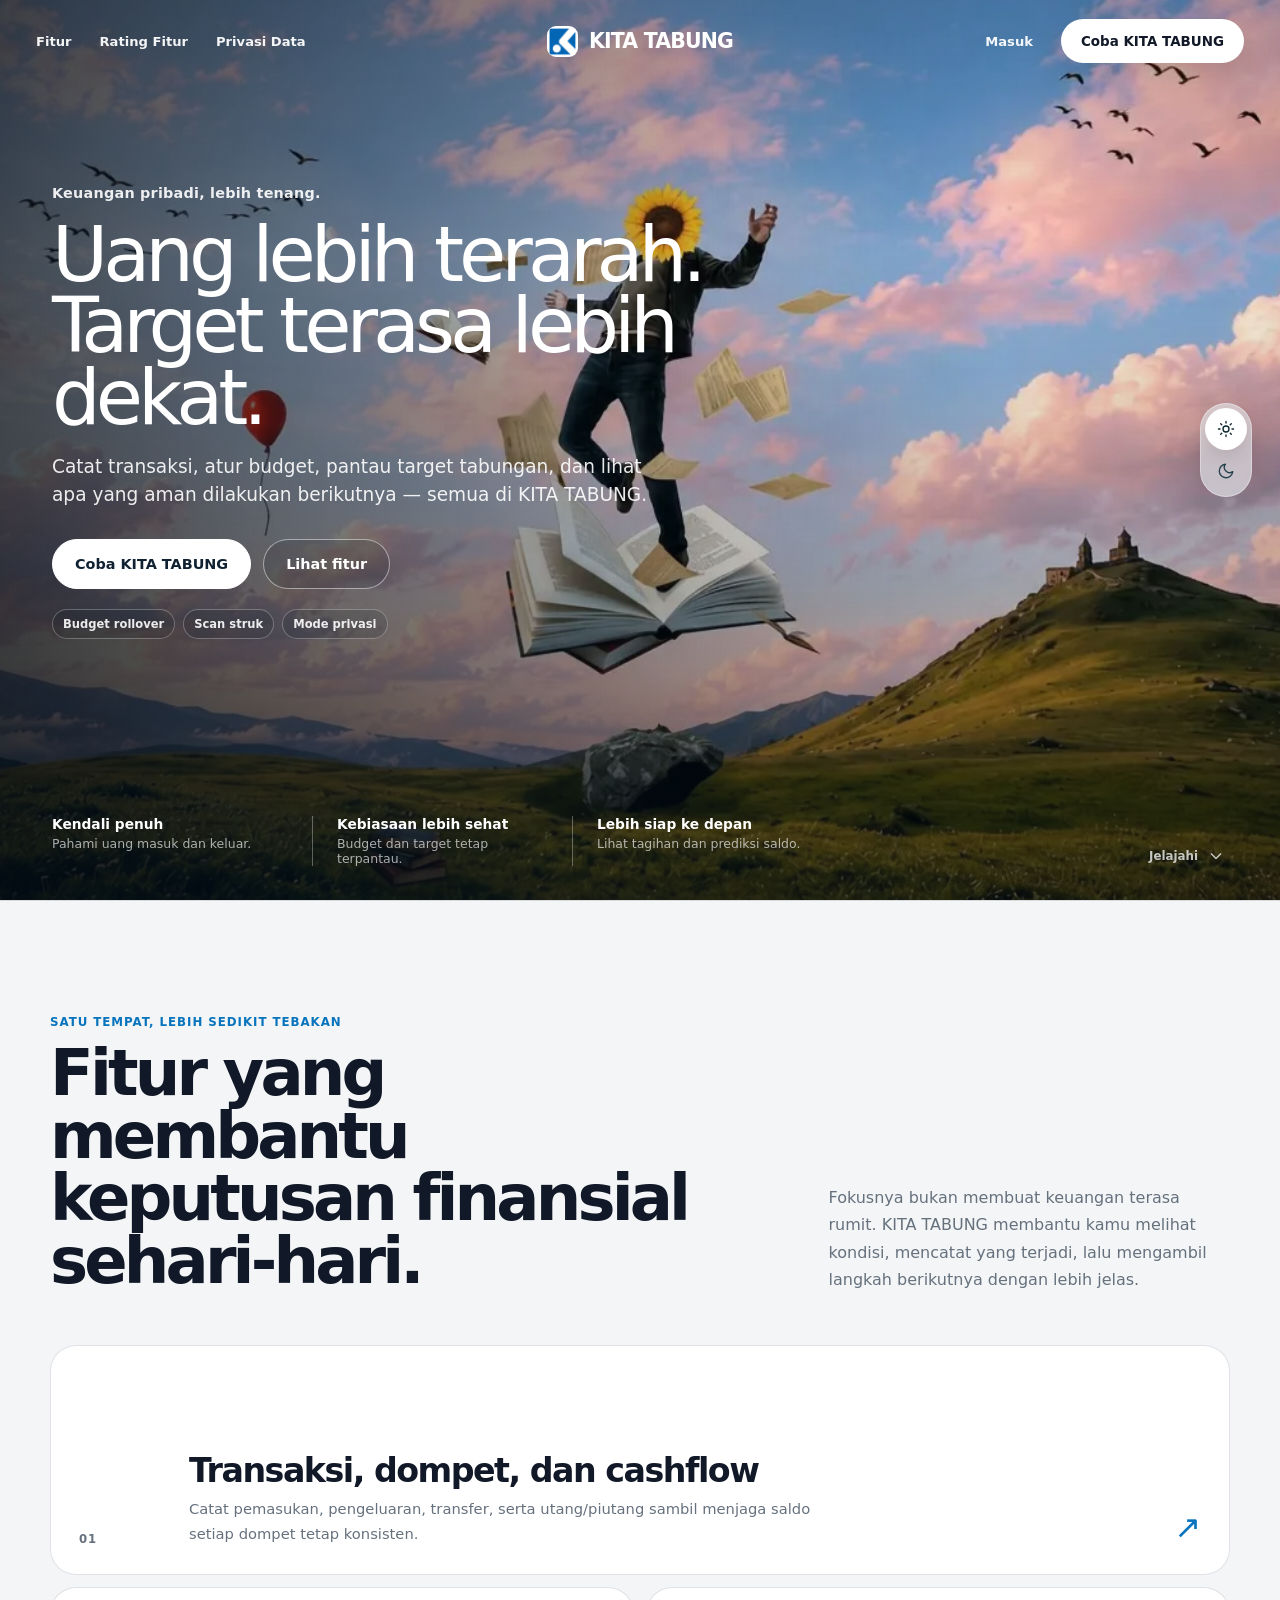
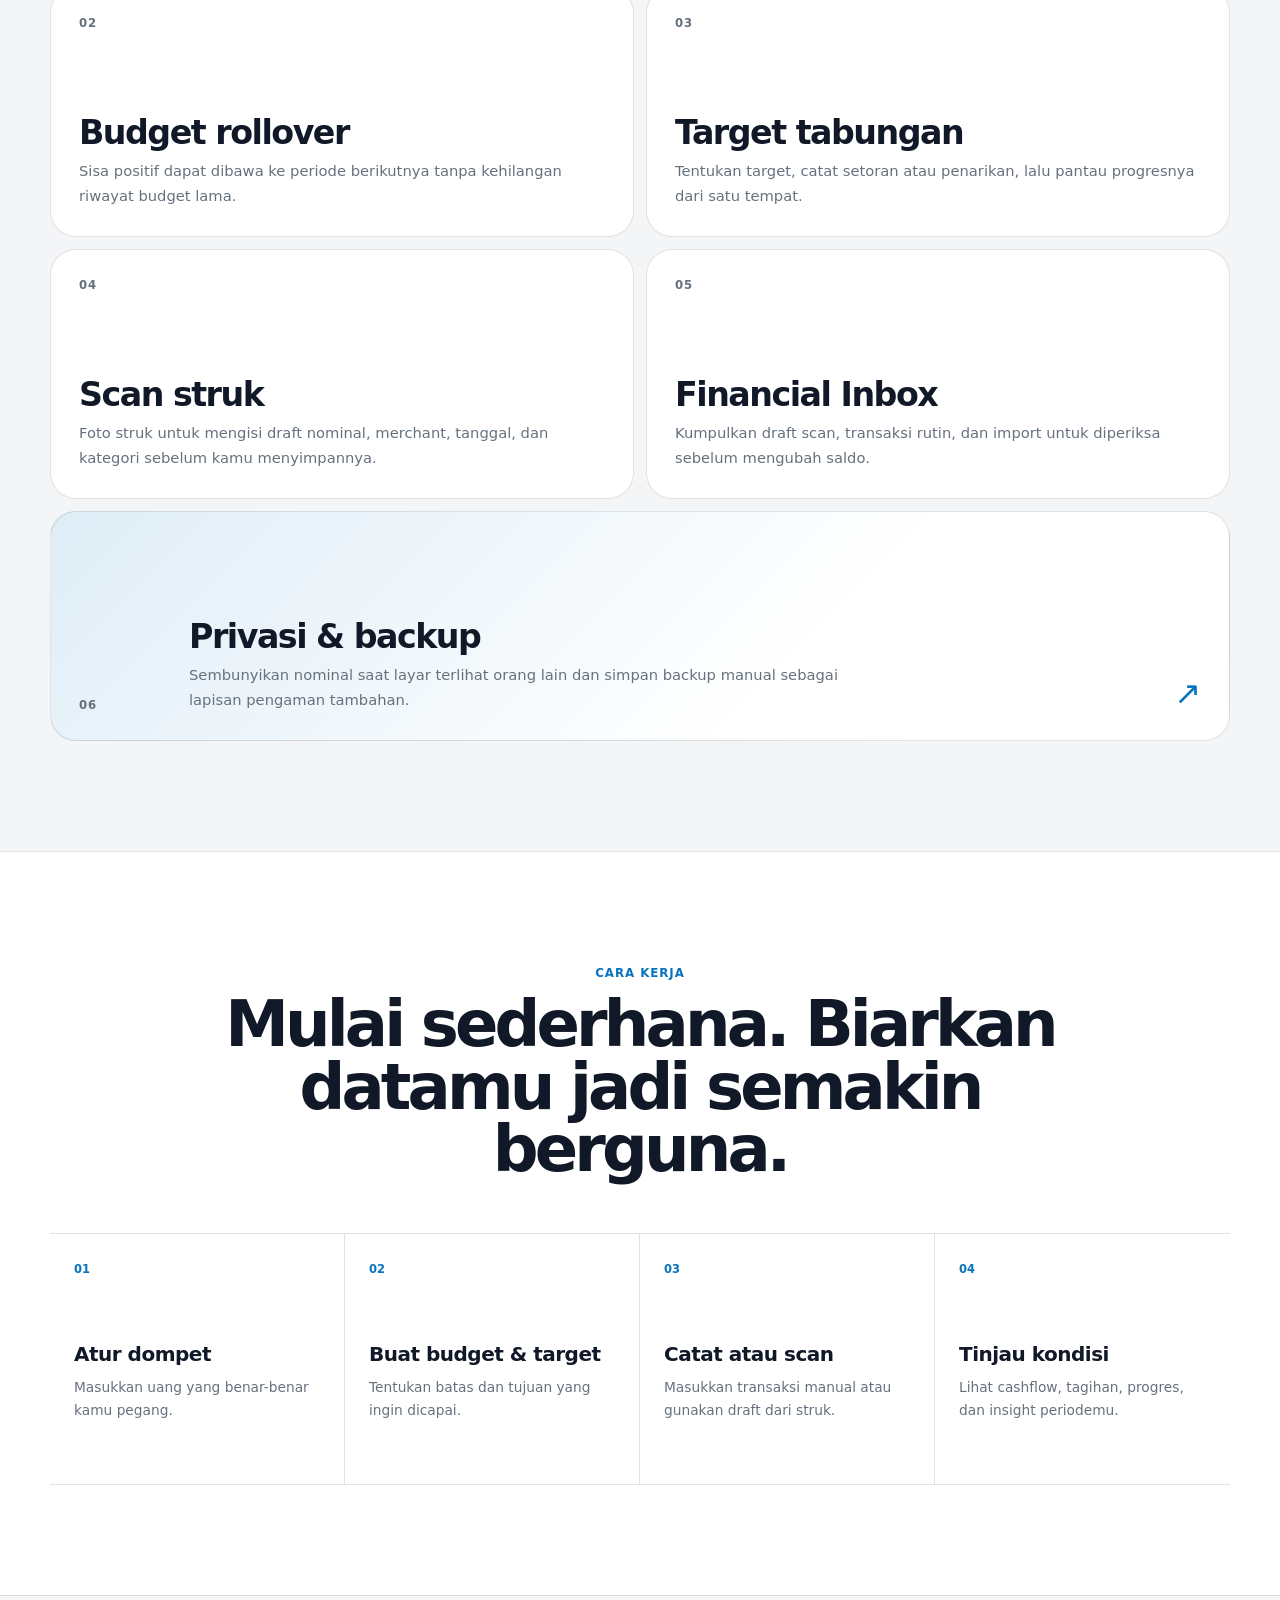
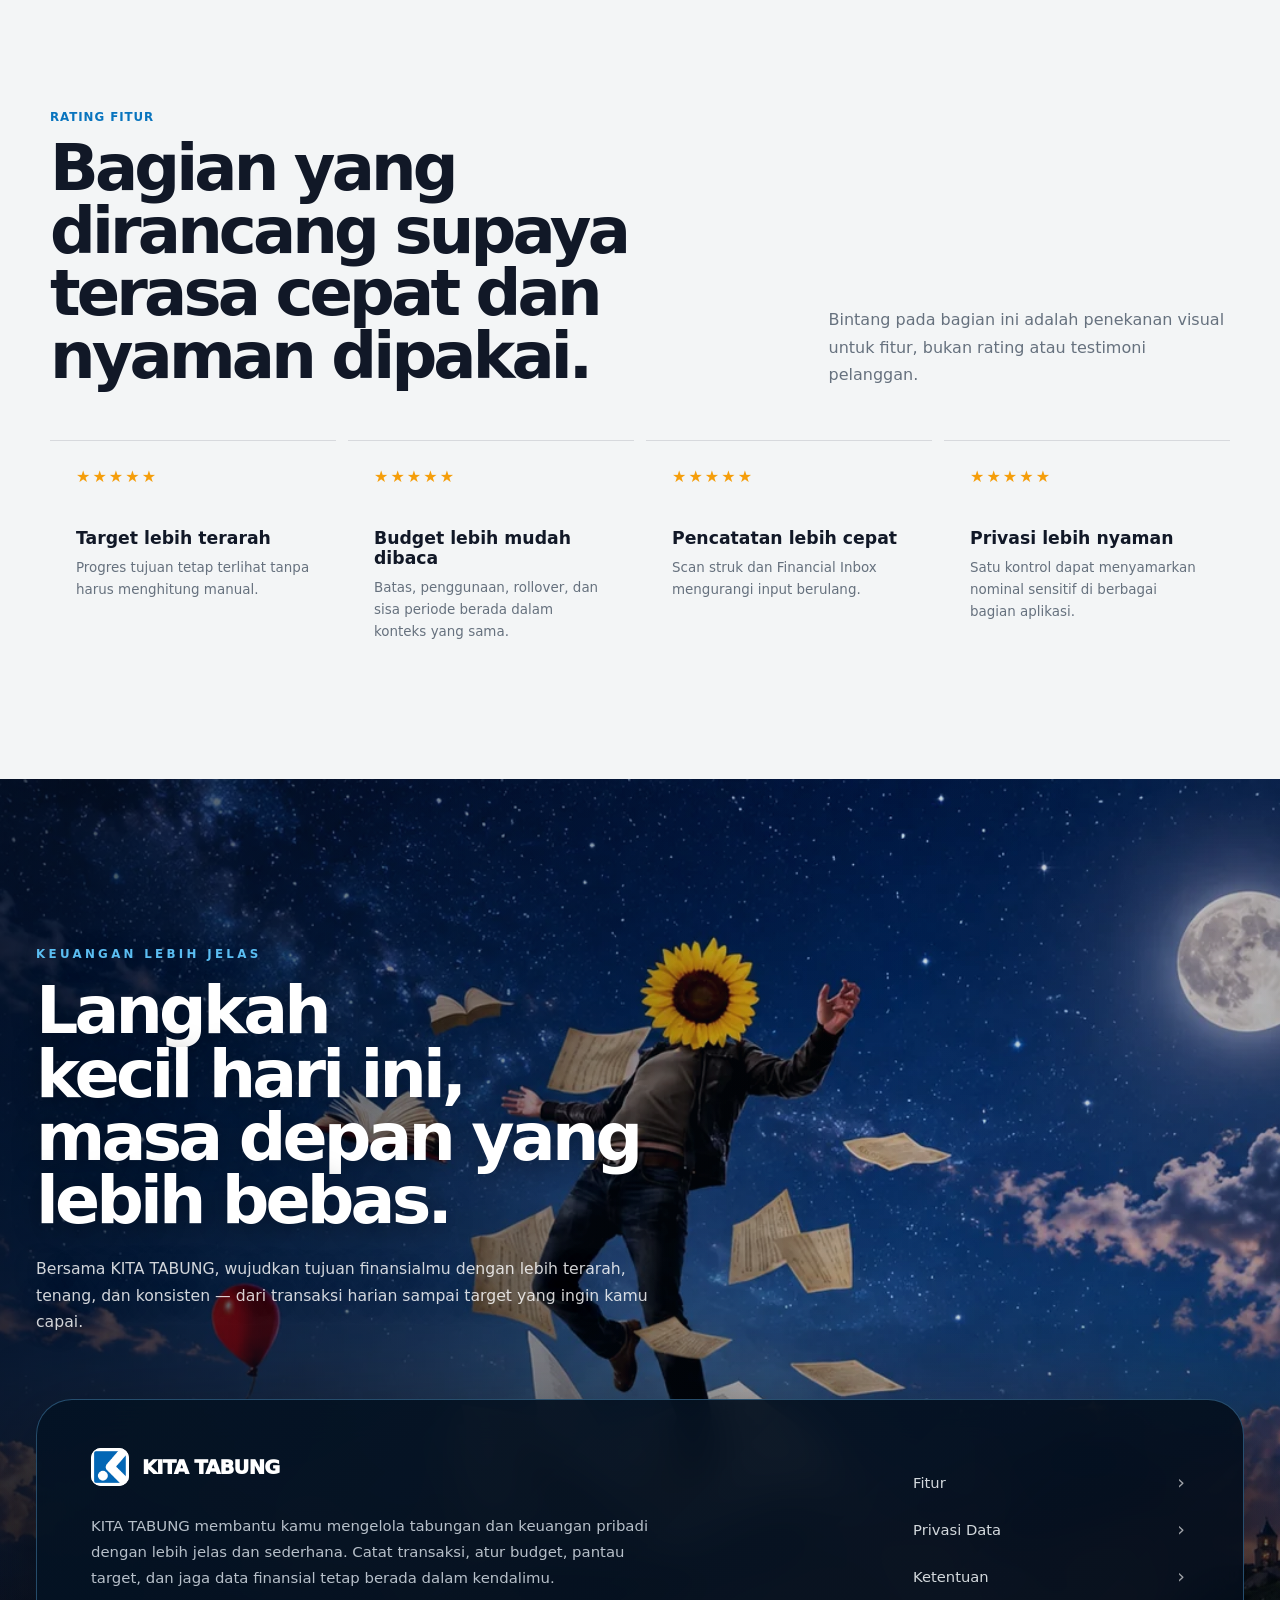
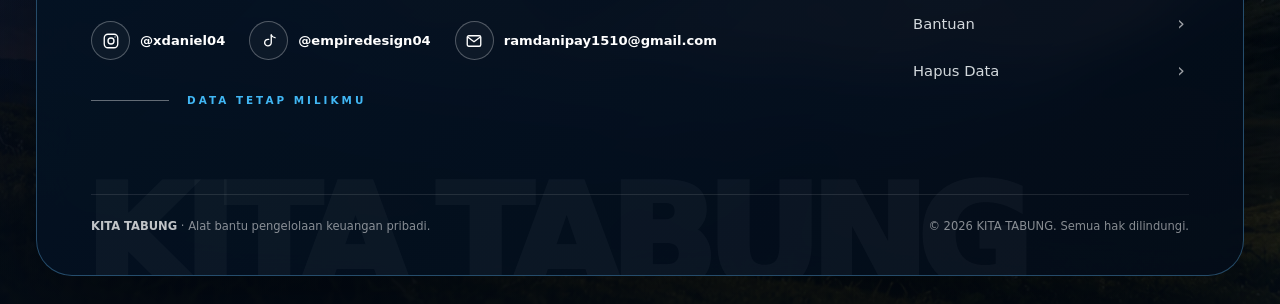
==== commit fd7e4f79: "Add files via upload" ====
--- a/index.html
+++ b/index.html
@@ -6,7 +6,7 @@
   <meta id="public-theme-color" name="theme-color" content="#3B82B8">
   <meta name="description" content="KITA TABUNG membantu mencatat transaksi, mengatur budget, memantau tagihan, dan mengejar target tabungan dalam satu aplikasi.">
   <title>KITA TABUNG — Keuangan lebih terarah</title>
-  <link rel="icon" href="kt.png">
+  <link rel="icon" href="/kt.png">
   <script>
     (function(){
       var theme = 'light';
@@ -21,10 +21,60 @@
       document.documentElement.dataset.theme = theme;
     })();
   </script>
-  <link rel="preload" href="assets/video/mode-terang-poster.webp" as="image" type="image/webp">
-  <link rel="stylesheet" href="assets/public.css">
+  <link rel="preload" href="/assets/video/mode-terang-poster.webp?v=15.9" as="image" type="image/webp">
+  <style id="kt-public-css">
+:root{
+  --bg:#f3f5f6;--surface:#fff;--surface-2:#e9eef1;--text:#111827;--muted:#66717e;--line:rgba(15,23,42,.12);
+  --brand:#0874be;--brand-soft:#dbeefe;--accent:#42c6da;--success:#0f9f6e;--star:#f59e0b;
+  --header-bg:rgba(245,248,250,.86);--header-text:#0f172a;--hero-overlay:rgba(5,23,38,.23);--hero-left:rgba(2,17,30,.66);
+  --radius:28px;--ease:cubic-bezier(.22,.61,.36,1);font-family:Inter,ui-sans-serif,system-ui,-apple-system,BlinkMacSystemFont,"Segoe UI",sans-serif;color-scheme:light;
+}
+html[data-theme="dark"]{
+  --bg:#08111a;--surface:#0f1a25;--surface-2:#162431;--text:#f7fafc;--muted:#a8b5c2;--line:rgba(255,255,255,.12);
+  --brand:#62b9ee;--brand-soft:#0d3148;--accent:#67d4df;--header-bg:rgba(7,17,26,.84);--header-text:#f8fafc;--hero-overlay:rgba(3,10,20,.38);--hero-left:rgba(1,8,18,.72);color-scheme:dark;
+}
+*{box-sizing:border-box}html{scroll-behavior:smooth}body{margin:0;background:var(--bg);color:var(--text);line-height:1.55;transition:background-color .9s var(--ease),color .9s var(--ease);overflow-x:hidden}body,a,button{font:inherit}a{color:inherit}.wrap{width:min(1180px,calc(100% - 40px));margin:auto}.skip{position:fixed;left:-999px;top:10px;background:#fff;color:#0f172a;padding:10px 14px;border-radius:999px;z-index:1000}.skip:focus{left:10px}.topbar{position:fixed;inset:0 0 auto 0;z-index:60;color:#fff;transition:background-color .55s var(--ease),color .55s var(--ease),border-color .55s var(--ease),backdrop-filter .55s var(--ease)}.topbar.is-scrolled{background:var(--header-bg);color:var(--header-text);backdrop-filter:blur(18px);border-bottom:1px solid var(--line)}.nav-shell{width:min(100% - 72px,1760px);min-height:82px;margin:auto;display:grid;grid-template-columns:1fr auto 1fr;align-items:center;gap:24px}.nav-left,.nav-right{display:flex;align-items:center;gap:28px}.nav-right{justify-content:flex-end}.nav-left a,.login-link{text-decoration:none;font-size:.82rem;font-weight:720;opacity:.94}.hero-brand{display:inline-flex;align-items:center;gap:11px;text-decoration:none;font-size:1.28rem;font-weight:900;letter-spacing:-.04em}.hero-brand img{width:31px;height:31px;object-fit:contain;border-radius:9px}.pill-action{display:inline-flex;align-items:center;justify-content:center;min-height:44px;padding:0 20px;border-radius:999px;background:#fff;color:#111827!important;text-decoration:none;font-size:.84rem;font-weight:800;box-shadow:0 12px 35px rgba(3,17,30,.12)}.topbar.is-scrolled .pill-action{background:var(--text);color:var(--bg)!important}.video-hero{position:relative;min-height:100svh;height:max(720px,100svh);color:#fff;isolation:isolate;overflow:hidden}.hero-media{position:absolute;inset:0;z-index:-3;background:#284f68}.landing-video{position:absolute;inset:-1%;width:102%;height:102%;object-fit:cover;opacity:0;transform:scale(1.012);transition:opacity 1.35s var(--ease),transform 1.35s var(--ease);will-change:opacity}.landing-video.active{opacity:1;transform:scale(1)}html[data-theme="light"] #video-light,html[data-theme="dark"] #video-dark{opacity:1;transform:scale(1)}.hero-shade{position:absolute;inset:0;background:linear-gradient(90deg,var(--hero-left) 0%,rgba(3,20,33,.42) 29%,rgba(3,20,33,.12) 58%,transparent 78%),linear-gradient(180deg,rgba(1,10,19,.17) 0%,transparent 28%,rgba(1,10,19,.23) 74%,rgba(1,10,19,.64) 100%);transition:background 1.1s var(--ease)}.hero-vignette{position:absolute;inset:0;background:radial-gradient(circle at 63% 42%,transparent 0 20%,rgba(0,0,0,.04) 55%,rgba(0,0,0,.22) 100%);pointer-events:none}.hero-content-wrap{width:min(100% - 104px,1760px);height:100%;margin:auto;display:flex;align-items:center;padding-top:74px;padding-bottom:150px}.hero-copy{width:min(680px,58vw);animation:heroEnter .95s var(--ease) both}.hero-kicker{margin:0 0 18px;font-size:.9rem;font-weight:800;letter-spacing:.015em;opacity:.9}.hero-copy h1{margin:0;font-size:clamp(3.8rem,6vw,7rem);font-weight:540;letter-spacing:-.065em;line-height:.93;text-wrap:balance}.hero-subtitle{max-width:610px;margin:20px 0 0;font-size:clamp(1rem,1.45vw,1.28rem);line-height:1.52;color:rgba(255,255,255,.9)}.hero-actions{display:flex;align-items:center;gap:12px;margin-top:30px}.hero-cta{display:inline-flex;align-items:center;justify-content:center;min-height:50px;padding:0 22px;border-radius:999px;text-decoration:none;font-size:.9rem;font-weight:800;border:1px solid rgba(255,255,255,.5);transition:transform .2s var(--ease),background-color .3s var(--ease),color .3s var(--ease),border-color .3s var(--ease)}.hero-cta:hover{transform:translateY(-2px)}.hero-cta.primary{background:#fff;color:#102231;border-color:#fff}.hero-cta.secondary{background:rgba(8,26,39,.15);color:#fff;backdrop-filter:blur(8px)}.hero-trust{display:flex;gap:8px;flex-wrap:wrap;margin-top:20px}.hero-trust span{padding:7px 10px;border:1px solid rgba(255,255,255,.28);border-radius:999px;background:rgba(7,22,34,.14);backdrop-filter:blur(7px);font-size:.72rem;font-weight:760;color:rgba(255,255,255,.9)}.hero-bottom{position:absolute;left:52px;right:52px;bottom:34px;display:grid;grid-template-columns:repeat(3,minmax(0,260px));gap:0;max-width:850px}.hero-benefit{padding:0 24px;border-left:1px solid rgba(255,255,255,.32)}.hero-benefit:first-child{padding-left:0;border-left:0}.hero-benefit strong,.hero-benefit span{display:block}.hero-benefit strong{font-size:.86rem;margin-bottom:4px}.hero-benefit span{font-size:.78rem;color:rgba(255,255,255,.65)}.scroll-cue{position:absolute;right:54px;bottom:34px;display:flex;align-items:center;gap:8px;color:#fff;text-decoration:none;font-size:.74rem;font-weight:780;opacity:.75}.scroll-cue svg{width:20px;height:20px;fill:none;stroke:currentColor;stroke-width:1.8}.theme-switcher{position:fixed;right:28px;top:50%;transform:translateY(-50%);z-index:70;display:flex;flex-direction:column;padding:4px;border-radius:999px;background:rgba(234,242,244,.58);border:1px solid rgba(255,255,255,.35);backdrop-filter:blur(16px);box-shadow:0 14px 38px rgba(0,0,0,.12)}.theme-button{width:42px;height:42px;border:0;border-radius:50%;display:grid;place-items:center;background:transparent;color:#24414d;cursor:pointer;transition:background-color .35s var(--ease),color .35s var(--ease),transform .2s var(--ease)}.theme-button.active{background:#fff;color:#0f2630;box-shadow:0 6px 18px rgba(0,0,0,.12)}html[data-theme="dark"] .theme-switcher{background:rgba(9,24,37,.55);border-color:rgba(255,255,255,.12)}html[data-theme="dark"] .theme-button{color:#b9c9d2}html[data-theme="dark"] .theme-button.active{background:#20313f;color:#fff}.theme-button:hover{transform:scale(1.05)}.theme-button svg{width:18px;height:18px;fill:none;stroke:currentColor;stroke-width:1.8;stroke-linecap:round;stroke-linejoin:round}.section{padding:110px 0;border-top:1px solid var(--line);transition:background-color .9s var(--ease),border-color .9s var(--ease)}.section-heading{margin-bottom:52px}.split-heading{display:grid;grid-template-columns:minmax(0,1.2fr) minmax(280px,.68fr);gap:70px;align-items:end}.section-kicker{display:inline-block;margin-bottom:13px;font-size:.74rem;font-weight:900;letter-spacing:.08em;text-transform:uppercase;color:var(--brand)}.section-heading h2{margin:0;font-size:clamp(2.5rem,5vw,5rem);font-weight:560;line-height:.98;letter-spacing:-.06em;max-width:900px}.section-heading p{margin:0;color:var(--muted);font-size:1rem;line-height:1.7}.feature-grid{display:grid;grid-template-columns:repeat(2,minmax(0,1fr));gap:12px}.feature-card{position:relative;min-height:250px;padding:28px;border:1px solid var(--line);border-radius:26px;background:var(--surface);display:flex;flex-direction:column;justify-content:space-between;transition:transform .25s var(--ease),background-color .9s var(--ease),border-color .9s var(--ease),box-shadow .25s var(--ease)}.feature-card:hover{transform:translateY(-3px);box-shadow:0 22px 50px rgba(15,23,42,.08)}.feature-card-wide{grid-column:span 2;min-height:230px;display:grid;grid-template-columns:90px 1fr auto;align-items:end;gap:20px}.feature-no{font-size:.73rem;font-weight:900;color:var(--muted);letter-spacing:.08em}.feature-card h3{margin:0 0 10px;font-size:clamp(1.4rem,2.6vw,2.4rem);line-height:1;letter-spacing:-.045em;font-weight:630}.feature-card p{margin:0;max-width:660px;color:var(--muted);font-size:.92rem;line-height:1.65}.feature-arrow{align-self:end;font-size:2rem;color:var(--brand)}.accent-card{background:linear-gradient(135deg,color-mix(in srgb,var(--brand) 13%,var(--surface)),var(--surface) 64%)}.process-section{background:var(--surface)}.centered-heading{text-align:center;max-width:890px;margin-left:auto;margin-right:auto}.process-line{display:grid;grid-template-columns:repeat(4,1fr);border-top:1px solid var(--line);border-bottom:1px solid var(--line)}.process-line article{min-height:250px;padding:28px 24px;border-right:1px solid var(--line)}.process-line article:last-child{border-right:0}.process-line span{display:block;font-size:.72rem;color:var(--brand);font-weight:900;margin-bottom:66px}.process-line h3{font-size:1.25rem;margin:0 0 10px;letter-spacing:-.025em}.process-line p{color:var(--muted);font-size:.86rem;margin:0;line-height:1.65}.rating-section{background:var(--bg)}.rating-grid{display:grid;grid-template-columns:repeat(4,1fr);gap:12px}.rating-card{padding:26px;border-top:1px solid var(--line);background:transparent;min-height:210px}.stars{color:var(--star);letter-spacing:.13em;margin-bottom:42px}.rating-card h3{margin:0 0 9px;font-size:1.08rem}.rating-card p{margin:0;color:var(--muted);font-size:.84rem;line-height:1.65}.trust-section{padding-top:55px}.trust-panel{background:#0d2233;color:#fff;border-radius:36px;padding:clamp(30px,6vw,72px);display:grid;grid-template-columns:1fr auto;gap:50px;align-items:end}.trust-panel h2{font-size:clamp(2.4rem,5vw,4.8rem);line-height:.98;letter-spacing:-.055em;margin:0 0 20px;font-weight:560;max-width:920px}.trust-panel p{max-width:780px;color:#b9c7d1;margin:0;line-height:1.75}.link-row{display:flex;gap:20px;flex-wrap:wrap;margin-top:28px}.link-row a{color:#fff;text-decoration:none;border-bottom:1px solid rgba(255,255,255,.36);font-size:.82rem;font-weight:750}.dark-cta{white-space:nowrap}.footer{padding:42px 0 56px;border-top:1px solid var(--line);background:var(--bg);transition:background-color .9s var(--ease),border-color .9s var(--ease)}.footer-grid{display:grid;grid-template-columns:auto 1fr auto;gap:24px;align-items:center}.footer-brand{display:flex;align-items:center;gap:9px;text-decoration:none;font-weight:900;letter-spacing:-.03em}.footer-brand img{width:31px;height:31px}.footer p{margin:0;color:var(--muted);font-size:.8rem}.footer-links{display:flex;gap:18px;flex-wrap:wrap}.footer-links a{color:var(--muted);font-size:.78rem;font-weight:740;text-decoration:none}.legal{padding:110px 0 70px}.legal article{background:var(--surface);border:1px solid var(--line);border-radius:30px;padding:clamp(24px,5vw,52px);max-width:920px;margin:auto}.legal h1{font-size:clamp(2.3rem,5vw,4rem);letter-spacing:-.05em;line-height:1;margin:0 0 14px}.legal h2{margin:32px 0 9px;font-size:1.15rem}.legal p,.legal li{color:var(--muted)}.legal .draft{padding:12px 14px;border-radius:14px;background:#fff7ed;border:1px solid #fed7aa;color:#9a3412;font-weight:700;font-size:.82rem;margin:18px 0}.legal ul{padding-left:20px}.help-grid{display:grid;grid-template-columns:1fr 1fr;gap:14px;margin-top:22px}.faq{border:1px solid var(--line);border-radius:16px;padding:16px}.faq h3{font-size:.95rem;margin:0 0 7px}.faq p{font-size:.84rem;margin:0}.btn{display:inline-flex;align-items:center;justify-content:center;min-height:44px;padding:0 18px;border-radius:14px;text-decoration:none;font-weight:800;border:1px solid var(--line);background:var(--surface);color:var(--text)}.btn.primary{background:var(--brand);color:#fff;border-color:transparent}.btn.ghost{background:transparent}.btn:focus-visible,a:focus-visible,.theme-button:focus-visible{outline:3px solid color-mix(in srgb,var(--brand) 38%,transparent);outline-offset:4px}.pill-action:active,.hero-cta:active,.theme-button:active{transform:scale(.97)}@keyframes heroEnter{from{opacity:0;transform:translateY(18px)}to{opacity:1;transform:translateY(0)}}
+
+/* V15.9 — cinematic closing section */
+.closing-scene{position:relative;isolation:isolate;min-height:900px;padding:96px 0 28px;overflow:hidden;color:#fff;background:#07111e}
+.closing-scene-media{position:absolute;inset:0;z-index:-3}
+.closing-scene-media img{width:100%;height:100%;object-fit:cover;object-position:center 48%;display:block;filter:saturate(.96) contrast(1.02)}
+.closing-scene::before{content:"";position:absolute;inset:0;z-index:-2;background:linear-gradient(90deg,rgba(4,13,28,.72) 0%,rgba(4,13,28,.40) 40%,rgba(4,13,28,.08) 70%,rgba(4,13,28,.24) 100%),linear-gradient(180deg,rgba(5,16,32,.08),rgba(5,16,32,.06) 45%,rgba(3,10,20,.72) 100%)}
+.closing-scene::after{content:"";position:absolute;inset:auto 0 0;height:42%;z-index:-1;background:linear-gradient(180deg,transparent,rgba(2,9,18,.58))}
+.closing-shell{width:min(100% - 72px,1580px);margin:auto;display:flex;min-height:780px;flex-direction:column;justify-content:space-between;gap:64px}
+.closing-copy{max-width:710px;padding-top:72px;text-shadow:0 3px 28px rgba(0,0,0,.38)}
+.closing-kicker{display:block;margin-bottom:18px;font-size:.74rem;font-weight:900;letter-spacing:.28em;text-transform:uppercase;color:#5bbef2}
+.closing-copy h2{margin:0;font-size:clamp(3rem,5.2vw,5.9rem);line-height:.95;letter-spacing:-.058em;font-weight:610;text-wrap:balance}
+.closing-copy p{max-width:620px;margin:24px 0 0;color:rgba(255,255,255,.82);font-size:clamp(.98rem,1.15vw,1.18rem);line-height:1.68}
+.closing-card{position:relative;overflow:hidden;display:grid;grid-template-columns:minmax(0,1.45fr) minmax(260px,.55fr);gap:80px;padding:48px 54px 42px;border:1px solid rgba(104,192,255,.34);border-radius:36px;background:linear-gradient(135deg,rgba(4,19,36,.94),rgba(3,12,25,.90));box-shadow:0 26px 90px rgba(0,0,0,.36);backdrop-filter:blur(20px);-webkit-backdrop-filter:blur(20px)}
+.closing-card::after{content:"KITA TABUNG";position:absolute;left:46px;bottom:-46px;z-index:0;font-size:clamp(5.5rem,11vw,12rem);font-weight:950;letter-spacing:-.075em;white-space:nowrap;color:rgba(255,255,255,.035);pointer-events:none}
+.closing-card>*{position:relative;z-index:1}
+.closing-brand{display:inline-flex;align-items:center;gap:13px;color:#fff;text-decoration:none;font-size:1.22rem;font-weight:930;letter-spacing:-.04em}
+.closing-brand img{width:38px;height:38px;object-fit:contain;border-radius:10px;background:#fff}
+.closing-description{max-width:570px;margin:24px 0 0;color:rgba(233,241,249,.78);font-size:.93rem;line-height:1.72}
+.closing-contact{display:flex;align-items:center;gap:24px;flex-wrap:wrap;margin-top:30px}
+.contact-link{display:inline-flex;align-items:center;gap:10px;color:#fff;text-decoration:none;font-size:.82rem;font-weight:700;transition:opacity .2s var(--ease),transform .2s var(--ease)}
+.contact-link:hover{opacity:.78;transform:translateY(-1px)}
+.contact-icon{width:39px;height:39px;border-radius:50%;display:grid;place-items:center;border:1px solid rgba(255,255,255,.28);background:rgba(255,255,255,.035)}
+.contact-icon svg{width:18px;height:18px;fill:none;stroke:currentColor;stroke-width:1.8;stroke-linecap:round;stroke-linejoin:round}
+.closing-tagline{display:flex;align-items:center;gap:18px;margin-top:34px;color:#41b7f4;font-size:.65rem;font-weight:900;letter-spacing:.29em;text-transform:uppercase}
+.closing-tagline::before{content:"";width:78px;height:1px;background:rgba(255,255,255,.38)}
+.closing-links{display:flex;flex-direction:column;justify-content:center;gap:3px}
+.closing-links a{display:flex;align-items:center;justify-content:space-between;gap:26px;min-height:44px;padding:0 4px;color:rgba(245,249,252,.86);text-decoration:none;font-size:.92rem;border-bottom:1px solid transparent;transition:color .2s var(--ease),border-color .2s var(--ease),transform .2s var(--ease)}
+.closing-links a:hover{color:#fff;border-bottom-color:rgba(255,255,255,.16);transform:translateX(2px)}
+.closing-links .chev{font-size:1.2rem;color:rgba(255,255,255,.62)}
+.closing-meta{grid-column:1/-1;display:flex;align-items:center;justify-content:space-between;gap:24px;margin-top:8px;padding-top:24px;border-top:1px solid rgba(255,255,255,.10);color:rgba(255,255,255,.52);font-size:.72rem}
+.closing-meta strong{color:rgba(255,255,255,.75);font-weight:800}
+@media(max-width:980px){.closing-scene{min-height:860px;padding-top:72px}.closing-shell{width:min(100% - 36px,1580px);min-height:730px}.closing-copy{padding-top:54px}.closing-card{grid-template-columns:1fr;gap:34px;padding:38px 34px}.closing-links{display:grid;grid-template-columns:1fr 1fr}.closing-meta{margin-top:0}.closing-card::after{left:28px;bottom:-26px}}
+@media(max-width:640px){.closing-scene{min-height:auto;padding:70px 0 14px}.closing-shell{width:calc(100% - 22px);min-height:0;gap:52px}.closing-copy{padding:28px 8px 0}.closing-copy h2{font-size:clamp(2.8rem,13vw,4.25rem)}.closing-copy p{font-size:.91rem;max-width:95%}.closing-card{padding:28px 22px 24px;border-radius:28px;gap:26px}.closing-description{font-size:.84rem}.closing-contact{align-items:flex-start;gap:14px;margin-top:24px}.contact-link{width:100%;font-size:.78rem}.closing-tagline{gap:12px;font-size:.58rem;letter-spacing:.2em}.closing-tagline::before{width:44px}.closing-links{grid-template-columns:1fr;gap:0}.closing-links a{font-size:.86rem}.closing-meta{flex-direction:column;align-items:flex-start;gap:8px;padding-top:18px}.closing-card::after{font-size:5.4rem;left:16px;bottom:-14px}}
+
+@media(max-width:980px){.nav-shell{width:min(100% - 34px,1760px);grid-template-columns:1fr auto}.hero-brand{justify-self:start}.nav-left{display:none}.nav-right{grid-column:2}.hero-content-wrap{width:min(100% - 54px,1760px)}.hero-copy{width:min(700px,78vw)}.hero-bottom{left:28px;right:110px}.split-heading{grid-template-columns:1fr;gap:20px}.process-line{grid-template-columns:1fr 1fr}.process-line article:nth-child(2){border-right:0}.process-line article:nth-child(-n+2){border-bottom:1px solid var(--line)}.rating-grid{grid-template-columns:1fr 1fr}.trust-panel{grid-template-columns:1fr}.footer-grid{grid-template-columns:1fr;align-items:start}}
+@media(max-width:640px){.wrap{width:min(100% - 26px,1180px)}.nav-shell{width:calc(100% - 24px);min-height:66px;grid-template-columns:1fr auto;gap:10px}.hero-brand{font-size:.95rem;gap:7px}.hero-brand img{width:27px;height:27px}.login-link{display:none}.pill-action{min-height:40px;padding:0 14px;font-size:.75rem}.video-hero{height:100svh;min-height:690px}.hero-content-wrap{width:calc(100% - 30px);align-items:flex-end;padding:90px 0 205px}.hero-copy{width:100%}.hero-kicker{font-size:.78rem;margin-bottom:12px}.hero-copy h1{font-size:clamp(3.05rem,14vw,4.8rem);line-height:.92}.hero-subtitle{font-size:.92rem;max-width:94%;margin-top:15px}.hero-actions{margin-top:22px}.hero-cta{min-height:46px;padding:0 17px;font-size:.8rem}.hero-trust{display:none}.hero-shade{background:linear-gradient(180deg,rgba(3,15,25,.2),rgba(3,15,25,.08) 28%,rgba(3,15,25,.42) 60%,rgba(1,9,16,.82) 100%)}.hero-bottom{left:15px;right:15px;bottom:20px;display:grid;grid-template-columns:repeat(3,1fr);gap:0}.hero-benefit{padding:0 10px}.hero-benefit strong{font-size:.7rem}.hero-benefit span{font-size:.62rem;line-height:1.4}.scroll-cue{display:none}.theme-switcher{right:12px;top:42%;padding:3px}.theme-button{width:38px;height:38px}.section{padding:78px 0}.section-heading{margin-bottom:34px}.section-heading h2{font-size:clamp(2.35rem,11vw,3.6rem)}.feature-grid{grid-template-columns:1fr}.feature-card,.feature-card-wide{grid-column:auto;display:flex;min-height:210px;padding:22px}.feature-card-wide{gap:0}.feature-arrow{position:absolute;right:22px;top:20px}.process-line{grid-template-columns:1fr}.process-line article{min-height:0;padding:24px 0;border-right:0!important;border-bottom:1px solid var(--line)!important}.process-line article:last-child{border-bottom:0!important}.process-line span{margin-bottom:24px}.rating-grid{grid-template-columns:1fr}.rating-card{min-height:0;padding:24px 0}.stars{margin-bottom:22px}.trust-panel{border-radius:26px;padding:28px 22px}.trust-panel h2{font-size:2.65rem}.footer{padding-bottom:40px}.footer-links{gap:12px}.legal{padding:90px 0 35px}.help-grid{grid-template-columns:1fr}}
+@media(prefers-reduced-motion:reduce){html{scroll-behavior:auto}.landing-video{transition:none!important;transform:none!important}.hero-copy{animation:none}.feature-card,.hero-cta,.theme-button,.topbar,body,.section,.footer{transition:none!important}}
+
+  </style>
 </head>
-<body>
+<body data-public-build="15.9">
   <a class="skip" href="#utama">Lewati ke konten utama</a>
 
   <header class="topbar" id="public-topbar">
@@ -32,17 +82,17 @@
       <nav class="nav-left" aria-label="Navigasi utama kiri">
         <a href="#fitur">Fitur</a>
         <a href="#penggunaan">Rating Fitur</a>
-        <a href="privacy.html">Privasi Data</a>
+        <a href="/privacy.html">Privasi Data</a>
       </nav>
 
       <a class="hero-brand" href="/" aria-label="KITA TABUNG — beranda">
-        <img src="kt-sidebar.png" alt="">
+        <img src="/kt-sidebar.png" alt="">
         <span>KITA TABUNG</span>
       </a>
 
       <nav class="nav-right" aria-label="Navigasi akun">
-        <a class="login-link" href="app.html#login">Masuk</a>
-        <a class="pill-action" href="app.html#register">Coba KITA TABUNG</a>
+        <a class="login-link" href="/app.html#login">Masuk</a>
+        <a class="pill-action" href="/app.html#register">Coba KITA TABUNG</a>
       </nav>
     </div>
   </header>
@@ -59,11 +109,11 @@
   <main id="utama">
     <section class="video-hero" aria-labelledby="hero-title">
       <div class="hero-media" aria-hidden="true">
-        <video id="video-light" class="landing-video" autoplay muted loop playsinline preload="auto" poster="assets/video/mode-terang-poster.webp">
-          <source src="assets/video/mode-terang.mp4" type="video/mp4">
+        <video id="video-light" class="landing-video" autoplay muted loop playsinline preload="auto" poster="/assets/video/mode-terang-poster.webp?v=15.9">
+          <source src="/assets/video/mode-terang.mp4?v=15.9" type="video/mp4">
         </video>
-        <video id="video-dark" class="landing-video" autoplay muted loop playsinline preload="auto" poster="assets/video/mode-gelap-poster.webp">
-          <source src="assets/video/mode-gelap.mp4" type="video/mp4">
+        <video id="video-dark" class="landing-video" autoplay muted loop playsinline preload="auto" poster="/assets/video/mode-gelap-poster.webp?v=15.9">
+          <source src="/assets/video/mode-gelap.mp4?v=15.9" type="video/mp4">
         </video>
         <div class="hero-shade"></div>
         <div class="hero-vignette"></div>
@@ -75,7 +125,7 @@
           <h1 id="hero-title">Uang lebih terarah.<br>Target terasa lebih dekat.</h1>
           <p class="hero-subtitle">Catat transaksi, atur budget, pantau target tabungan, dan lihat apa yang aman dilakukan berikutnya — semua di KITA TABUNG.</p>
           <div class="hero-actions">
-            <a class="hero-cta primary" href="app.html#register">Coba KITA TABUNG</a>
+            <a class="hero-cta primary" href="/app.html#register">Coba KITA TABUNG</a>
             <a class="hero-cta secondary" href="#fitur">Lihat fitur</a>
           </div>
           <div class="hero-trust" aria-label="Fitur unggulan KITA TABUNG">
@@ -175,31 +225,184 @@
       </div>
     </section>
 
-    <section class="section trust-section">
-      <div class="wrap trust-panel">
-        <div>
-          <span class="section-kicker">Data tetap milikmu</span>
-          <h2>Keuangan pribadi perlu diperlakukan sebagai data sensitif.</h2>
-          <p>KITA TABUNG menyimpan data aplikasi pada akun Supabase dan menggunakan cache lokal untuk membantu sinkronisasi. Fitur AI hanya membuat saran atau draft; perhitungan finansial utama tetap ditangani oleh logika aplikasi.</p>
-          <div class="link-row">
-            <a href="privacy.html">Kebijakan Privasi</a>
-            <a href="data-delete.html">Penghapusan Data</a>
-            <a href="help.html">Bantuan</a>
-          </div>
-        </div>
-        <a class="hero-cta primary dark-cta" href="app.html#register">Mulai sekarang</a>
+    <section class="closing-scene" id="penutup" aria-labelledby="closing-title">
+      <div class="closing-scene-media" aria-hidden="true">
+        <img src="/assets/footer-cinematic.webp?v=15.9" alt="" loading="lazy" decoding="async">
+      </div>
+
+      <div class="closing-shell">
+        <div class="closing-copy">
+          <span class="closing-kicker">Keuangan lebih jelas</span>
+          <h2 id="closing-title">Langkah kecil hari ini,<br>masa depan yang lebih bebas.</h2>
+          <p>Bersama KITA TABUNG, wujudkan tujuan finansialmu dengan lebih terarah, tenang, dan konsisten — dari transaksi harian sampai target yang ingin kamu capai.</p>
+        </div>
+
+        <footer class="closing-card" aria-label="Informasi dan tautan KITA TABUNG">
+          <div>
+            <a class="closing-brand" href="/" aria-label="KITA TABUNG — beranda">
+              <img src="/kt-sidebar.png" alt="">
+              <span>KITA TABUNG</span>
+            </a>
+            <p class="closing-description">KITA TABUNG membantu kamu mengelola tabungan dan keuangan pribadi dengan lebih jelas dan sederhana. Catat transaksi, atur budget, pantau target, dan jaga data finansial tetap berada dalam kendalimu.</p>
+
+            <div class="closing-contact" aria-label="Kontak KITA TABUNG">
+              <a class="contact-link" href="https://www.instagram.com/xdaniel04/" target="_blank" rel="noopener noreferrer" aria-label="Instagram @xdaniel04">
+                <span class="contact-icon" aria-hidden="true"><svg viewBox="0 0 24 24"><rect x="3" y="3" width="18" height="18" rx="5"></rect><circle cx="12" cy="12" r="4"></circle><circle cx="17.4" cy="6.6" r=".8" fill="currentColor" stroke="none"></circle></svg></span>
+                <span>@xdaniel04</span>
+              </a>
+              <a class="contact-link" href="https://www.tiktok.com/@empiredesign04" target="_blank" rel="noopener noreferrer" aria-label="TikTok @empiredesign04">
+                <span class="contact-icon" aria-hidden="true"><svg viewBox="0 0 24 24"><path d="M15 4v10.2a4.4 4.4 0 1 1-3.4-4.3"></path><path d="M15 4c1.1 2.2 2.7 3.4 5 3.6"></path></svg></span>
+                <span>@empiredesign04</span>
+              </a>
+              <a class="contact-link" href="mailto:ramdanipay1510@gmail.com" aria-label="Email ramdanipay1510@gmail.com">
+                <span class="contact-icon" aria-hidden="true"><svg viewBox="0 0 24 24"><rect x="3" y="5" width="18" height="14" rx="2"></rect><path d="m4 7 8 6 8-6"></path></svg></span>
+                <span>ramdanipay1510@gmail.com</span>
+              </a>
+            </div>
+
+            <div class="closing-tagline">Data tetap milikmu</div>
+          </div>
+
+          <nav class="closing-links" aria-label="Tautan footer">
+            <a href="#fitur"><span>Fitur</span><span class="chev" aria-hidden="true">›</span></a>
+            <a href="/privacy.html"><span>Privasi Data</span><span class="chev" aria-hidden="true">›</span></a>
+            <a href="/terms.html"><span>Ketentuan</span><span class="chev" aria-hidden="true">›</span></a>
+            <a href="/help.html"><span>Bantuan</span><span class="chev" aria-hidden="true">›</span></a>
+            <a href="/data-delete.html"><span>Hapus Data</span><span class="chev" aria-hidden="true">›</span></a>
+          </nav>
+
+          <div class="closing-meta">
+            <span><strong>KITA TABUNG</strong> · Alat bantu pengelolaan keuangan pribadi.</span>
+            <span>© 2026 KITA TABUNG. Semua hak dilindungi.</span>
+          </div>
+        </footer>
       </div>
     </section>
   </main>
 
-  <footer class="footer">
-    <div class="wrap footer-grid">
-      <a class="footer-brand" href="/"><img src="kt-sidebar.png" alt=""><span>KITA TABUNG</span></a>
-      <p>Alat bantu pengelolaan keuangan pribadi.</p>
-      <div class="footer-links"><a href="privacy.html">Privasi</a><a href="terms.html">Ketentuan</a><a href="help.html">Bantuan</a><a href="data-delete.html">Hapus data</a></div>
-    </div>
-  </footer>
-
-  <script src="assets/public.js" defer></script>
+  <script id="kt-public-js" defer>
+(() => {
+  'use strict';
+
+  const ROOT = document.documentElement;
+  const THEME_KEY = 'KITA_TABUNG_PUBLIC_THEME';
+  const APP_THEME_KEY = 'KITA_TABUNG_THEME_V3';
+  const lightVideo = document.getElementById('video-light');
+  const darkVideo = document.getElementById('video-dark');
+  const topbar = document.getElementById('public-topbar');
+  const themeColor = document.getElementById('public-theme-color');
+  const buttons = [...document.querySelectorAll('[data-theme-choice]')];
+  const reduceMotion = window.matchMedia?.('(prefers-reduced-motion: reduce)');
+  const systemDark = window.matchMedia?.('(prefers-color-scheme: dark)');
+
+  function readAppTheme() {
+    try {
+      const saved = JSON.parse(localStorage.getItem(APP_THEME_KEY) || 'null');
+      if (!saved || typeof saved !== 'object') return null;
+      if (saved.adaptiveTheme === true) return systemDark?.matches ? 'dark' : 'light';
+      return saved.theme === 'dark' ? 'dark' : saved.theme === 'light' ? 'light' : null;
+    } catch (_) {
+      return null;
+    }
+  }
+
+  function getInitialTheme() {
+    const manual = localStorage.getItem(THEME_KEY);
+    if (manual === 'light' || manual === 'dark') return manual;
+    return readAppTheme() || (systemDark?.matches ? 'dark' : 'light');
+  }
+
+  function safePlay(video) {
+    if (!video || reduceMotion?.matches) return;
+    video.muted = true;
+    const p = video.play();
+    if (p && typeof p.catch === 'function') p.catch(() => {});
+  }
+
+  function syncVideos(source, target) {
+    if (!source || !target || !Number.isFinite(source.currentTime)) return;
+    try {
+      const duration = Number.isFinite(target.duration) && target.duration > 0 ? target.duration : 10;
+      target.currentTime = Math.min(Math.max(source.currentTime, 0), Math.max(0, duration - .08));
+    } catch (_) {}
+  }
+
+  function applyTheme(theme, { persist = false } = {}) {
+    const next = theme === 'dark' ? 'dark' : 'light';
+    const active = next === 'dark' ? darkVideo : lightVideo;
+    const inactive = next === 'dark' ? lightVideo : darkVideo;
+
+    // Both clips are matching 10-second scenes. Sync before the opacity crossfade
+    // so day/night switching feels like the same moment, not a new video.
+    syncVideos(inactive, active);
+    safePlay(lightVideo);
+    safePlay(darkVideo);
+
+    ROOT.dataset.theme = next;
+    themeColor?.setAttribute('content', next === 'dark' ? '#08111A' : '#3B82B8');
+    lightVideo?.classList.toggle('active', next === 'light');
+    darkVideo?.classList.toggle('active', next === 'dark');
+
+    buttons.forEach(button => {
+      const selected = button.dataset.themeChoice === next;
+      button.classList.toggle('active', selected);
+      button.setAttribute('aria-pressed', selected ? 'true' : 'false');
+    });
+
+    if (persist) {
+      try { localStorage.setItem(THEME_KEY, next); } catch (_) {}
+    }
+  }
+
+  function keepVideosAligned() {
+    if (reduceMotion?.matches || !lightVideo || !darkVideo) return;
+    const activeTheme = ROOT.dataset.theme === 'dark' ? 'dark' : 'light';
+    const source = activeTheme === 'dark' ? darkVideo : lightVideo;
+    const target = activeTheme === 'dark' ? lightVideo : darkVideo;
+    if (source.readyState >= 2 && target.readyState >= 2 && Math.abs(source.currentTime - target.currentTime) > .22) {
+      syncVideos(source, target);
+    }
+  }
+
+  buttons.forEach(button => button.addEventListener('click', () => applyTheme(button.dataset.themeChoice, { persist: true })));
+
+  [lightVideo, darkVideo].forEach(video => {
+    if (!video) return;
+    video.muted = true;
+    video.defaultMuted = true;
+    video.playsInline = true;
+    video.addEventListener('canplay', () => safePlay(video), { once: true });
+  });
+
+  if (reduceMotion?.matches) {
+    lightVideo?.pause();
+    darkVideo?.pause();
+  } else {
+    setInterval(keepVideosAligned, 1800);
+  }
+
+  systemDark?.addEventListener?.('change', event => {
+    if (!localStorage.getItem(THEME_KEY)) applyTheme(event.matches ? 'dark' : 'light');
+  });
+
+  function updateTopbar() {
+    topbar?.classList.toggle('is-scrolled', window.scrollY > 38);
+  }
+  window.addEventListener('scroll', updateTopbar, { passive: true });
+  updateTopbar();
+
+  // Preserve Supabase auth/recovery links that accidentally land on the public root.
+  const q = new URLSearchParams(location.search);
+  const authQuery = q.has('token_hash') || q.has('code') || q.has('type');
+  const authHash = /(access_token|refresh_token|type=recovery)/.test(location.hash || '');
+  if (authQuery || authHash) {
+    location.replace('/app.html' + location.search + location.hash);
+    return;
+  }
+
+  applyTheme(getInitialTheme());
+})();
+
+  </script>
 </body>
 </html>
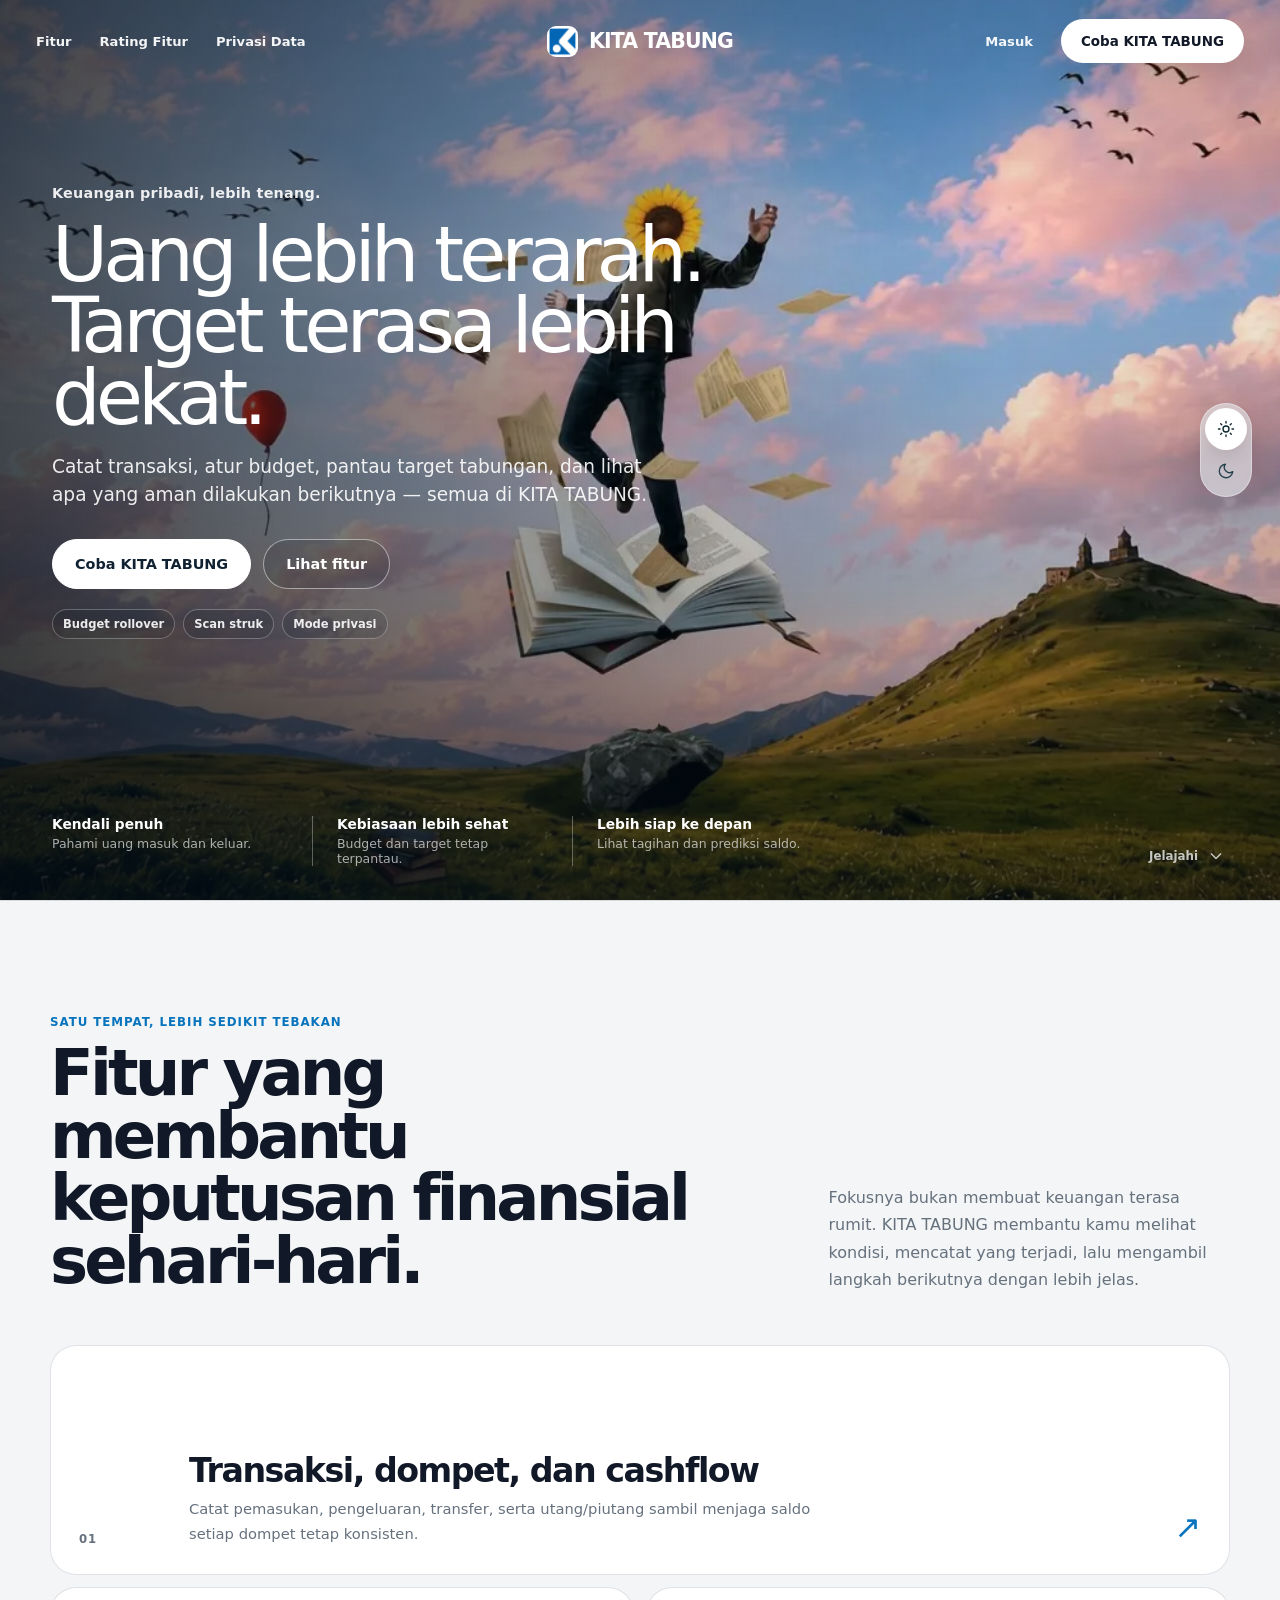
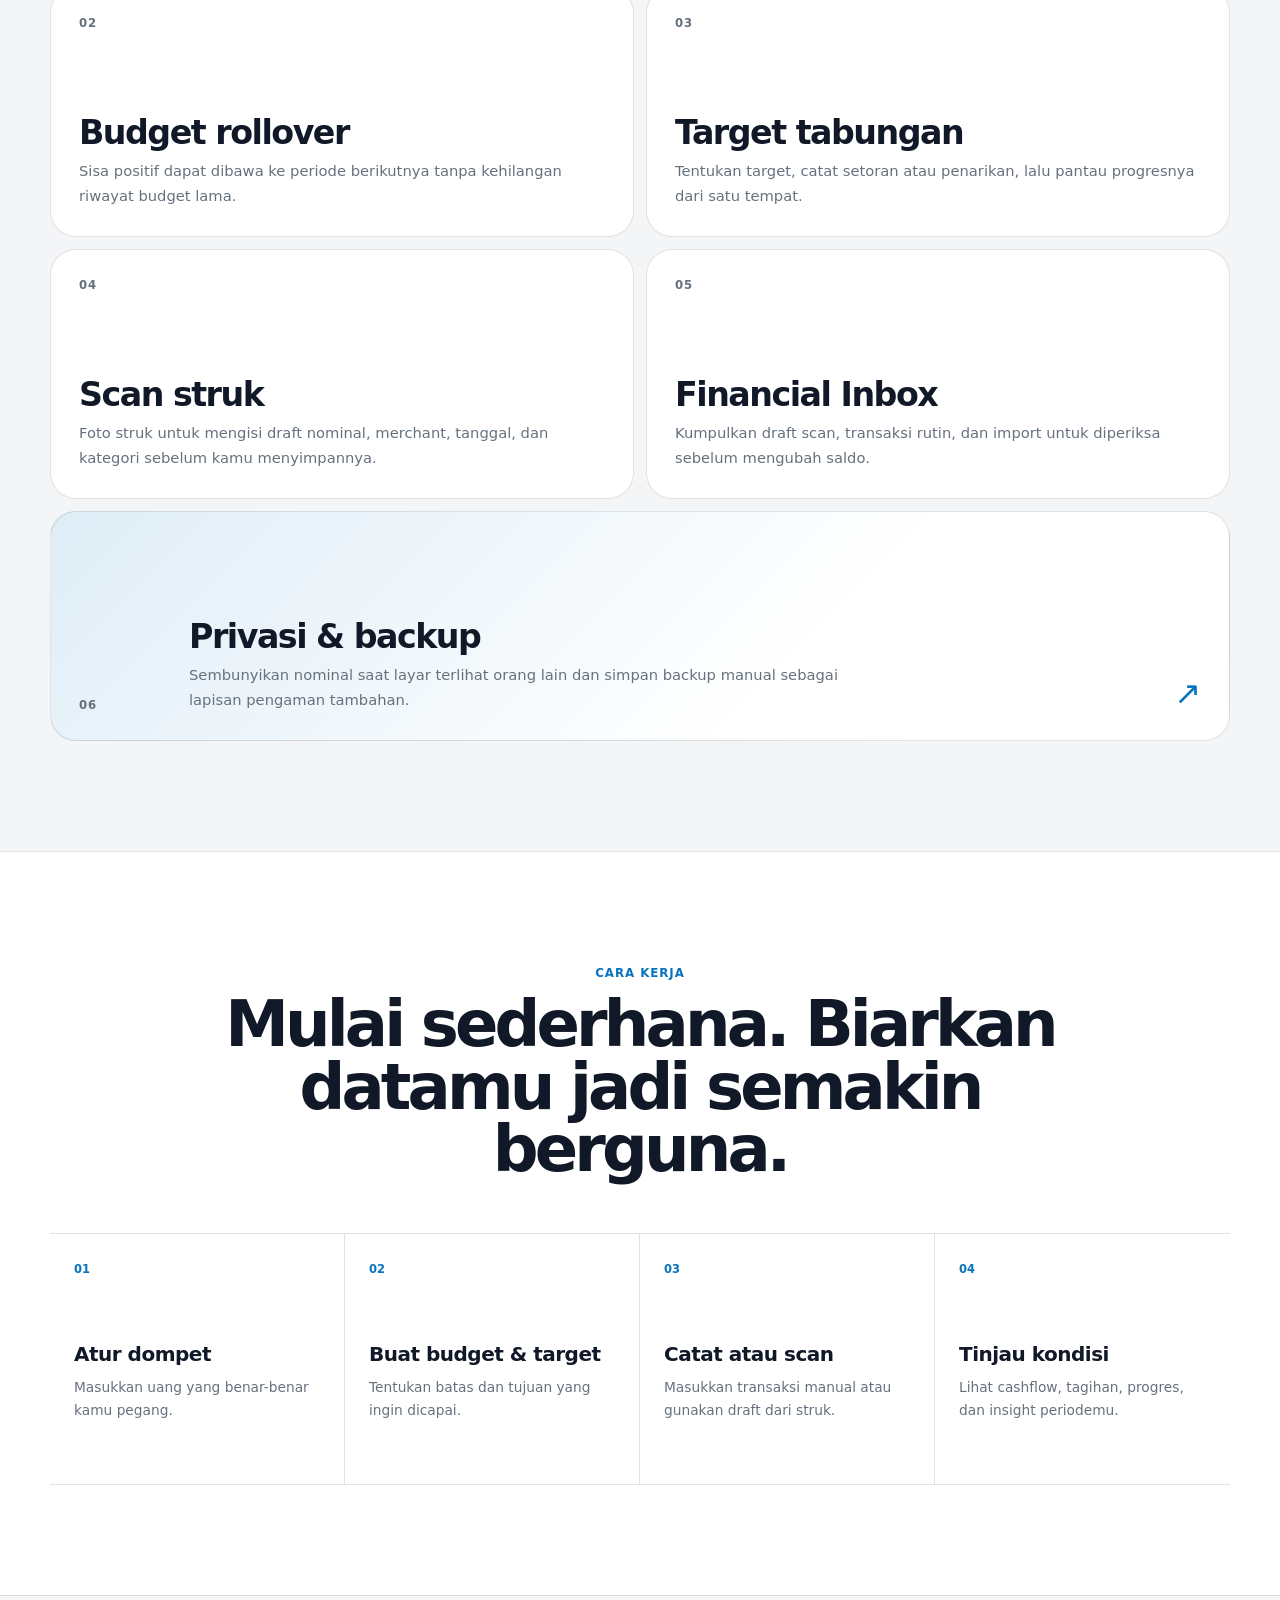
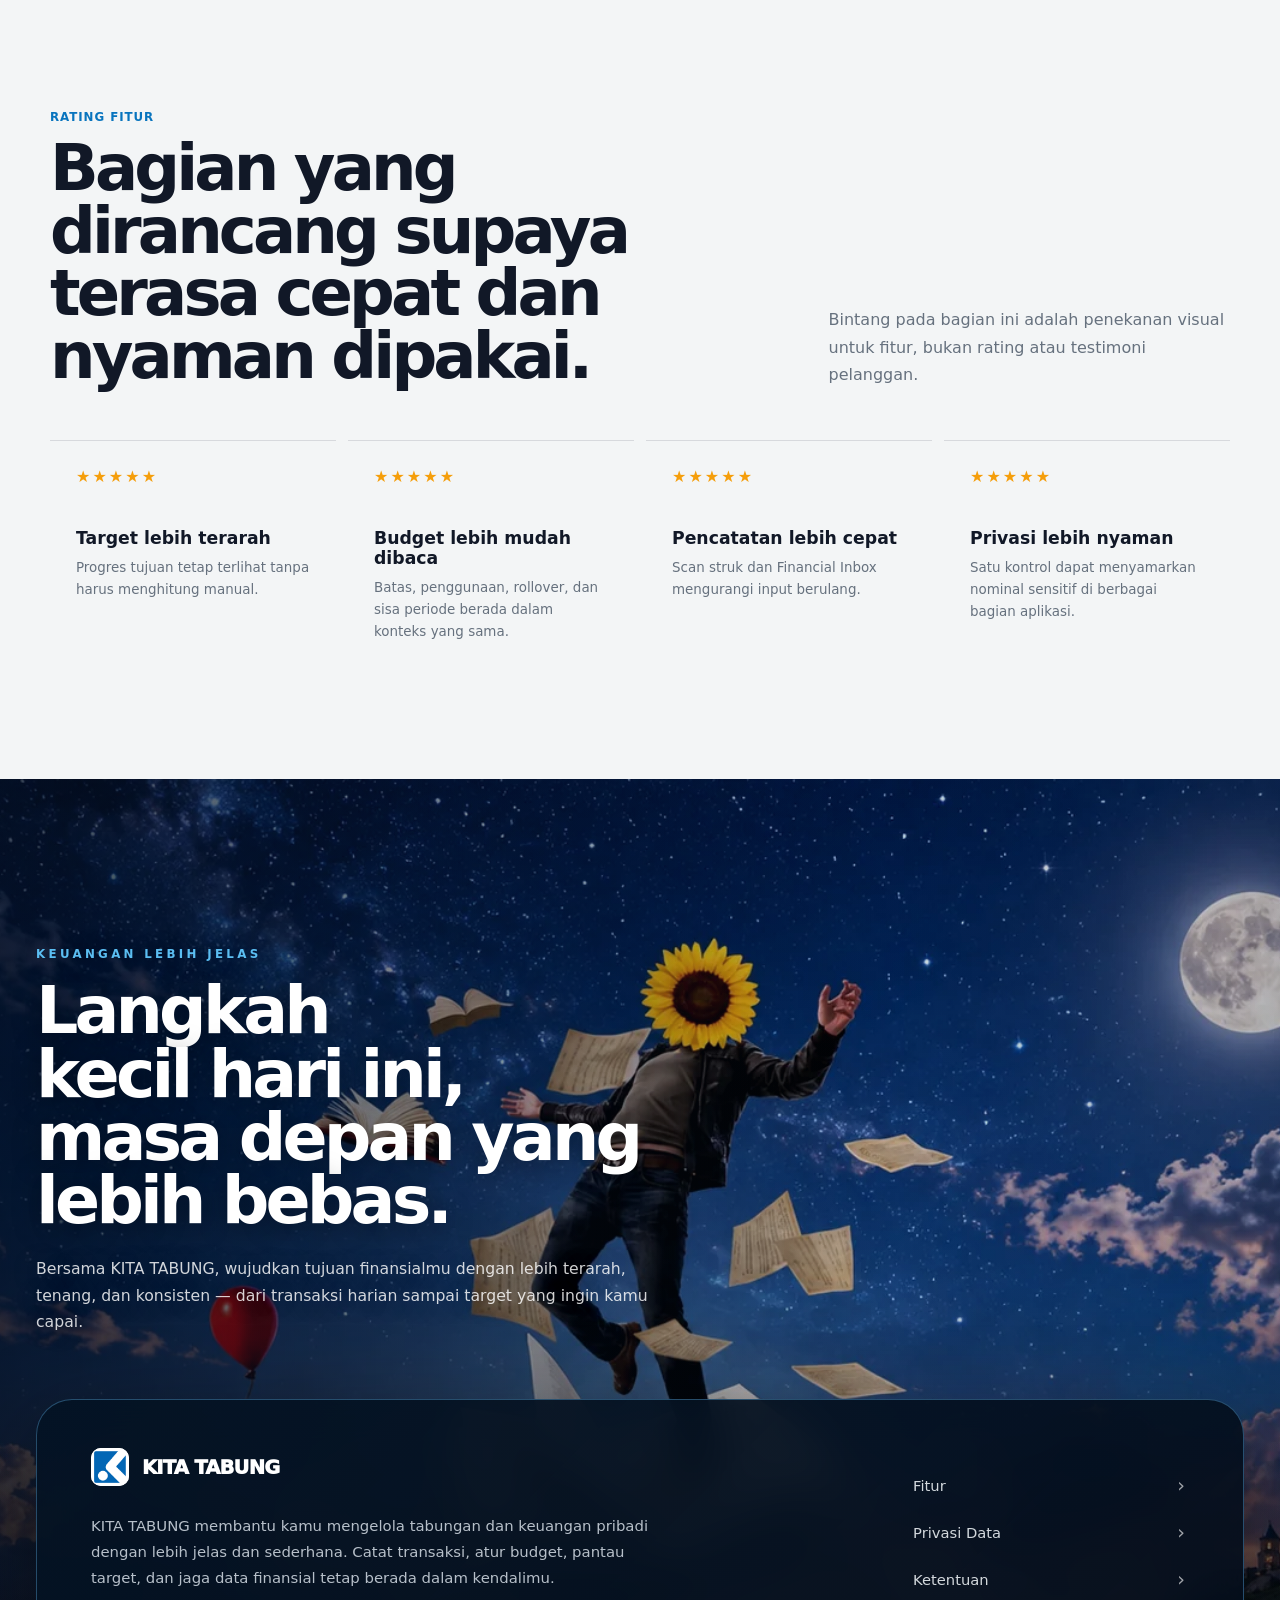
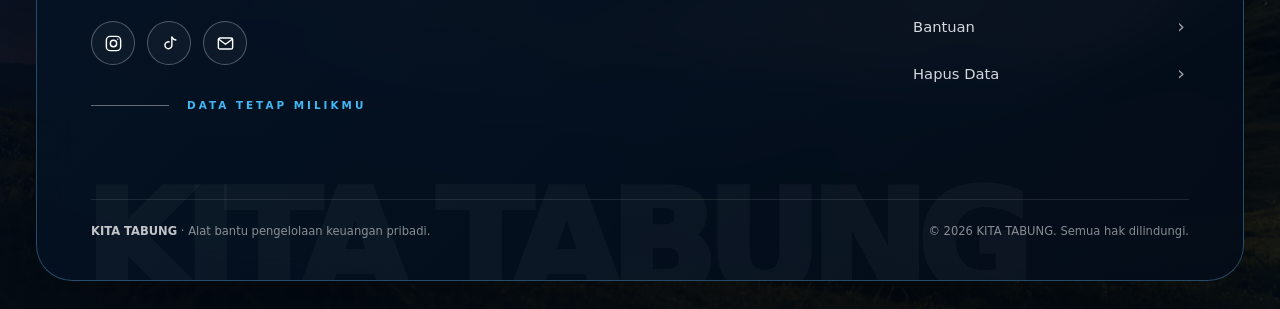
==== commit a5004fa5: "Add files via upload" ====
--- a/index.html
+++ b/index.html
@@ -52,11 +52,12 @@
 .closing-brand{display:inline-flex;align-items:center;gap:13px;color:#fff;text-decoration:none;font-size:1.22rem;font-weight:930;letter-spacing:-.04em}
 .closing-brand img{width:38px;height:38px;object-fit:contain;border-radius:10px;background:#fff}
 .closing-description{max-width:570px;margin:24px 0 0;color:rgba(233,241,249,.78);font-size:.93rem;line-height:1.72}
-.closing-contact{display:flex;align-items:center;gap:24px;flex-wrap:wrap;margin-top:30px}
-.contact-link{display:inline-flex;align-items:center;gap:10px;color:#fff;text-decoration:none;font-size:.82rem;font-weight:700;transition:opacity .2s var(--ease),transform .2s var(--ease)}
-.contact-link:hover{opacity:.78;transform:translateY(-1px)}
-.contact-icon{width:39px;height:39px;border-radius:50%;display:grid;place-items:center;border:1px solid rgba(255,255,255,.28);background:rgba(255,255,255,.035)}
-.contact-icon svg{width:18px;height:18px;fill:none;stroke:currentColor;stroke-width:1.8;stroke-linecap:round;stroke-linejoin:round}
+.closing-contact{display:flex;align-items:center;gap:12px;flex-wrap:wrap;margin-top:30px}
+.contact-link{width:44px;height:44px;display:inline-grid;place-items:center;color:#fff;text-decoration:none;border:1px solid rgba(255,255,255,.28);border-radius:50%;background:rgba(255,255,255,.035);transition:opacity .2s var(--ease),transform .2s var(--ease),background .2s var(--ease),border-color .2s var(--ease)}
+.contact-link:hover{opacity:1;transform:translateY(-2px);background:rgba(255,255,255,.09);border-color:rgba(255,255,255,.46)}
+.contact-link:focus-visible{outline:2px solid #5bbef2;outline-offset:3px}
+.contact-icon{width:100%;height:100%;display:grid;place-items:center}
+.contact-icon svg{width:19px;height:19px;fill:none;stroke:currentColor;stroke-width:1.8;stroke-linecap:round;stroke-linejoin:round}
 .closing-tagline{display:flex;align-items:center;gap:18px;margin-top:34px;color:#41b7f4;font-size:.65rem;font-weight:900;letter-spacing:.29em;text-transform:uppercase}
 .closing-tagline::before{content:"";width:78px;height:1px;background:rgba(255,255,255,.38)}
 .closing-links{display:flex;flex-direction:column;justify-content:center;gap:3px}
@@ -66,7 +67,7 @@
 .closing-meta{grid-column:1/-1;display:flex;align-items:center;justify-content:space-between;gap:24px;margin-top:8px;padding-top:24px;border-top:1px solid rgba(255,255,255,.10);color:rgba(255,255,255,.52);font-size:.72rem}
 .closing-meta strong{color:rgba(255,255,255,.75);font-weight:800}
 @media(max-width:980px){.closing-scene{min-height:860px;padding-top:72px}.closing-shell{width:min(100% - 36px,1580px);min-height:730px}.closing-copy{padding-top:54px}.closing-card{grid-template-columns:1fr;gap:34px;padding:38px 34px}.closing-links{display:grid;grid-template-columns:1fr 1fr}.closing-meta{margin-top:0}.closing-card::after{left:28px;bottom:-26px}}
-@media(max-width:640px){.closing-scene{min-height:auto;padding:70px 0 14px}.closing-shell{width:calc(100% - 22px);min-height:0;gap:52px}.closing-copy{padding:28px 8px 0}.closing-copy h2{font-size:clamp(2.8rem,13vw,4.25rem)}.closing-copy p{font-size:.91rem;max-width:95%}.closing-card{padding:28px 22px 24px;border-radius:28px;gap:26px}.closing-description{font-size:.84rem}.closing-contact{align-items:flex-start;gap:14px;margin-top:24px}.contact-link{width:100%;font-size:.78rem}.closing-tagline{gap:12px;font-size:.58rem;letter-spacing:.2em}.closing-tagline::before{width:44px}.closing-links{grid-template-columns:1fr;gap:0}.closing-links a{font-size:.86rem}.closing-meta{flex-direction:column;align-items:flex-start;gap:8px;padding-top:18px}.closing-card::after{font-size:5.4rem;left:16px;bottom:-14px}}
+@media(max-width:640px){.closing-scene{min-height:auto;padding:70px 0 14px}.closing-shell{width:calc(100% - 22px);min-height:0;gap:52px}.closing-copy{padding:28px 8px 0}.closing-copy h2{font-size:clamp(2.8rem,13vw,4.25rem)}.closing-copy p{font-size:.91rem;max-width:95%}.closing-card{padding:28px 22px 24px;border-radius:28px;gap:26px}.closing-description{font-size:.84rem}.closing-contact{align-items:center;gap:12px;margin-top:24px}.contact-link{width:44px;height:44px}.closing-tagline{gap:12px;font-size:.58rem;letter-spacing:.2em}.closing-tagline::before{width:44px}.closing-links{grid-template-columns:1fr;gap:0}.closing-links a{font-size:.86rem}.closing-meta{flex-direction:column;align-items:flex-start;gap:8px;padding-top:18px}.closing-card::after{font-size:5.4rem;left:16px;bottom:-14px}}
 
 @media(max-width:980px){.nav-shell{width:min(100% - 34px,1760px);grid-template-columns:1fr auto}.hero-brand{justify-self:start}.nav-left{display:none}.nav-right{grid-column:2}.hero-content-wrap{width:min(100% - 54px,1760px)}.hero-copy{width:min(700px,78vw)}.hero-bottom{left:28px;right:110px}.split-heading{grid-template-columns:1fr;gap:20px}.process-line{grid-template-columns:1fr 1fr}.process-line article:nth-child(2){border-right:0}.process-line article:nth-child(-n+2){border-bottom:1px solid var(--line)}.rating-grid{grid-template-columns:1fr 1fr}.trust-panel{grid-template-columns:1fr}.footer-grid{grid-template-columns:1fr;align-items:start}}
 @media(max-width:640px){.wrap{width:min(100% - 26px,1180px)}.nav-shell{width:calc(100% - 24px);min-height:66px;grid-template-columns:1fr auto;gap:10px}.hero-brand{font-size:.95rem;gap:7px}.hero-brand img{width:27px;height:27px}.login-link{display:none}.pill-action{min-height:40px;padding:0 14px;font-size:.75rem}.video-hero{height:100svh;min-height:690px}.hero-content-wrap{width:calc(100% - 30px);align-items:flex-end;padding:90px 0 205px}.hero-copy{width:100%}.hero-kicker{font-size:.78rem;margin-bottom:12px}.hero-copy h1{font-size:clamp(3.05rem,14vw,4.8rem);line-height:.92}.hero-subtitle{font-size:.92rem;max-width:94%;margin-top:15px}.hero-actions{margin-top:22px}.hero-cta{min-height:46px;padding:0 17px;font-size:.8rem}.hero-trust{display:none}.hero-shade{background:linear-gradient(180deg,rgba(3,15,25,.2),rgba(3,15,25,.08) 28%,rgba(3,15,25,.42) 60%,rgba(1,9,16,.82) 100%)}.hero-bottom{left:15px;right:15px;bottom:20px;display:grid;grid-template-columns:repeat(3,1fr);gap:0}.hero-benefit{padding:0 10px}.hero-benefit strong{font-size:.7rem}.hero-benefit span{font-size:.62rem;line-height:1.4}.scroll-cue{display:none}.theme-switcher{right:12px;top:42%;padding:3px}.theme-button{width:38px;height:38px}.section{padding:78px 0}.section-heading{margin-bottom:34px}.section-heading h2{font-size:clamp(2.35rem,11vw,3.6rem)}.feature-grid{grid-template-columns:1fr}.feature-card,.feature-card-wide{grid-column:auto;display:flex;min-height:210px;padding:22px}.feature-card-wide{gap:0}.feature-arrow{position:absolute;right:22px;top:20px}.process-line{grid-template-columns:1fr}.process-line article{min-height:0;padding:24px 0;border-right:0!important;border-bottom:1px solid var(--line)!important}.process-line article:last-child{border-bottom:0!important}.process-line span{margin-bottom:24px}.rating-grid{grid-template-columns:1fr}.rating-card{min-height:0;padding:24px 0}.stars{margin-bottom:22px}.trust-panel{border-radius:26px;padding:28px 22px}.trust-panel h2{font-size:2.65rem}.footer{padding-bottom:40px}.footer-links{gap:12px}.legal{padding:90px 0 35px}.help-grid{grid-template-columns:1fr}}
@@ -227,7 +228,7 @@
 
     <section class="closing-scene" id="penutup" aria-labelledby="closing-title">
       <div class="closing-scene-media" aria-hidden="true">
-        <img src="/assets/footer-cinematic.webp?v=15.9" alt="" loading="lazy" decoding="async">
+        <img src="/assets/footer-cinematic.webp?v=15.10" alt="" loading="lazy" decoding="async">
       </div>
 
       <div class="closing-shell">
@@ -246,17 +247,14 @@
             <p class="closing-description">KITA TABUNG membantu kamu mengelola tabungan dan keuangan pribadi dengan lebih jelas dan sederhana. Catat transaksi, atur budget, pantau target, dan jaga data finansial tetap berada dalam kendalimu.</p>
 
             <div class="closing-contact" aria-label="Kontak KITA TABUNG">
-              <a class="contact-link" href="https://www.instagram.com/xdaniel04/" target="_blank" rel="noopener noreferrer" aria-label="Instagram @xdaniel04">
+              <a class="contact-link" href="https://www.instagram.com/xdaniel04/" target="_blank" rel="noopener noreferrer" aria-label="Instagram" title="Instagram">
                 <span class="contact-icon" aria-hidden="true"><svg viewBox="0 0 24 24"><rect x="3" y="3" width="18" height="18" rx="5"></rect><circle cx="12" cy="12" r="4"></circle><circle cx="17.4" cy="6.6" r=".8" fill="currentColor" stroke="none"></circle></svg></span>
-                <span>@xdaniel04</span>
               </a>
-              <a class="contact-link" href="https://www.tiktok.com/@empiredesign04" target="_blank" rel="noopener noreferrer" aria-label="TikTok @empiredesign04">
+              <a class="contact-link" href="https://www.tiktok.com/@empiredesign04" target="_blank" rel="noopener noreferrer" aria-label="TikTok" title="TikTok">
                 <span class="contact-icon" aria-hidden="true"><svg viewBox="0 0 24 24"><path d="M15 4v10.2a4.4 4.4 0 1 1-3.4-4.3"></path><path d="M15 4c1.1 2.2 2.7 3.4 5 3.6"></path></svg></span>
-                <span>@empiredesign04</span>
               </a>
-              <a class="contact-link" href="mailto:ramdanipay1510@gmail.com" aria-label="Email ramdanipay1510@gmail.com">
+              <a class="contact-link" href="mailto:ramdanipay1510@gmail.com" aria-label="Email" title="Email">
                 <span class="contact-icon" aria-hidden="true"><svg viewBox="0 0 24 24"><rect x="3" y="5" width="18" height="14" rx="2"></rect><path d="m4 7 8 6 8-6"></path></svg></span>
-                <span>ramdanipay1510@gmail.com</span>
               </a>
             </div>
 
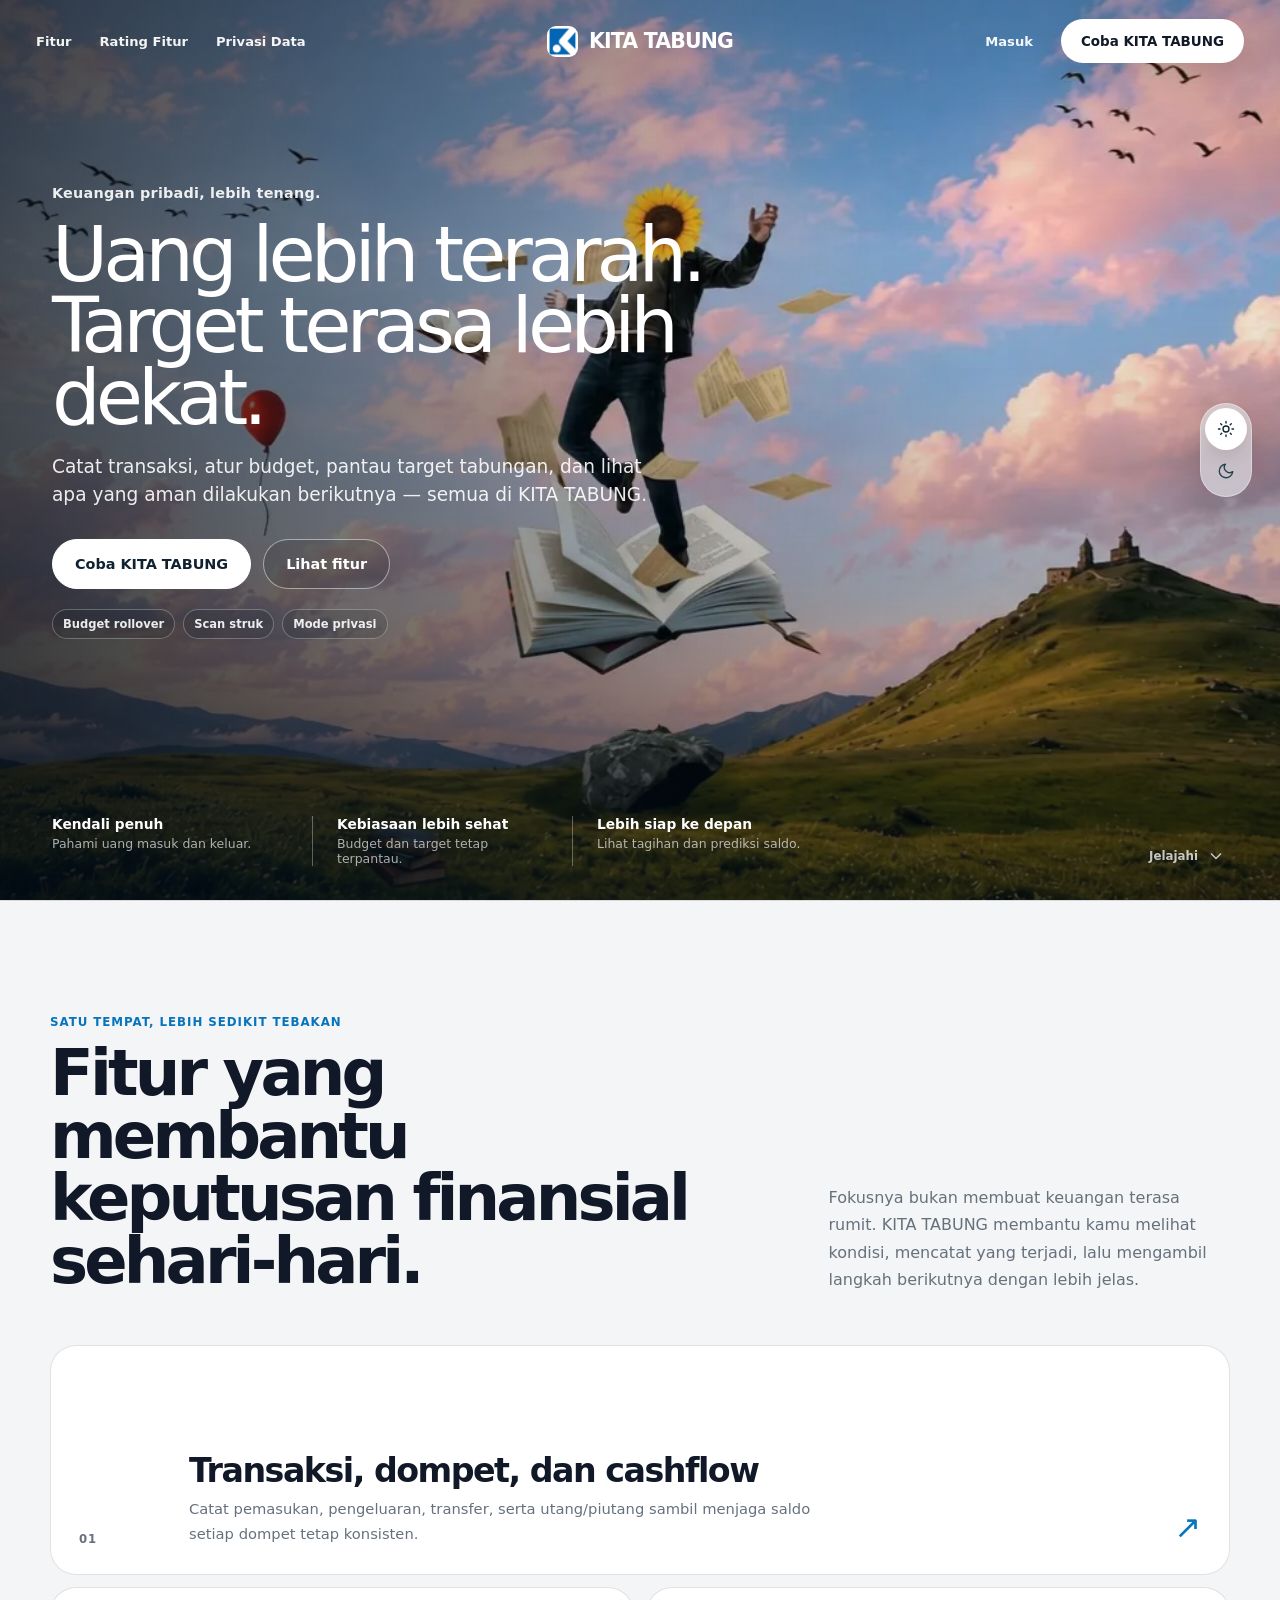
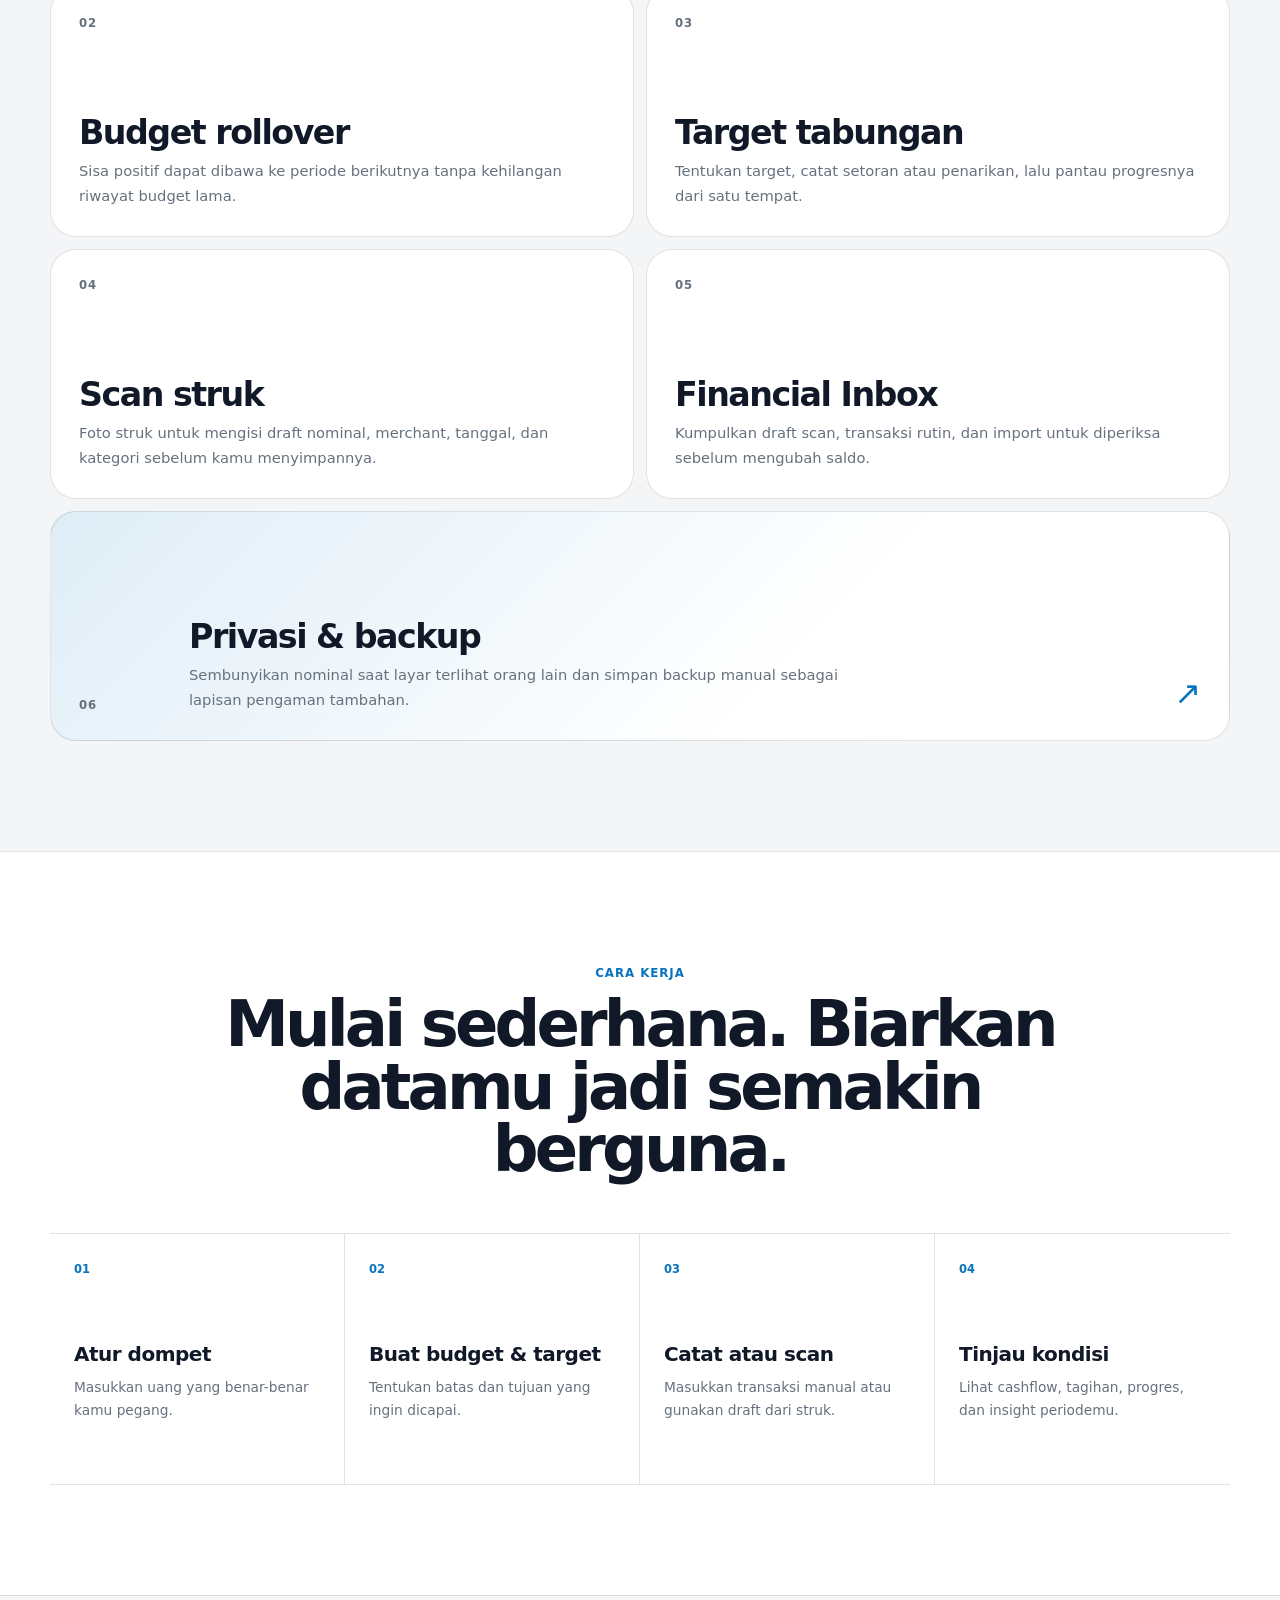
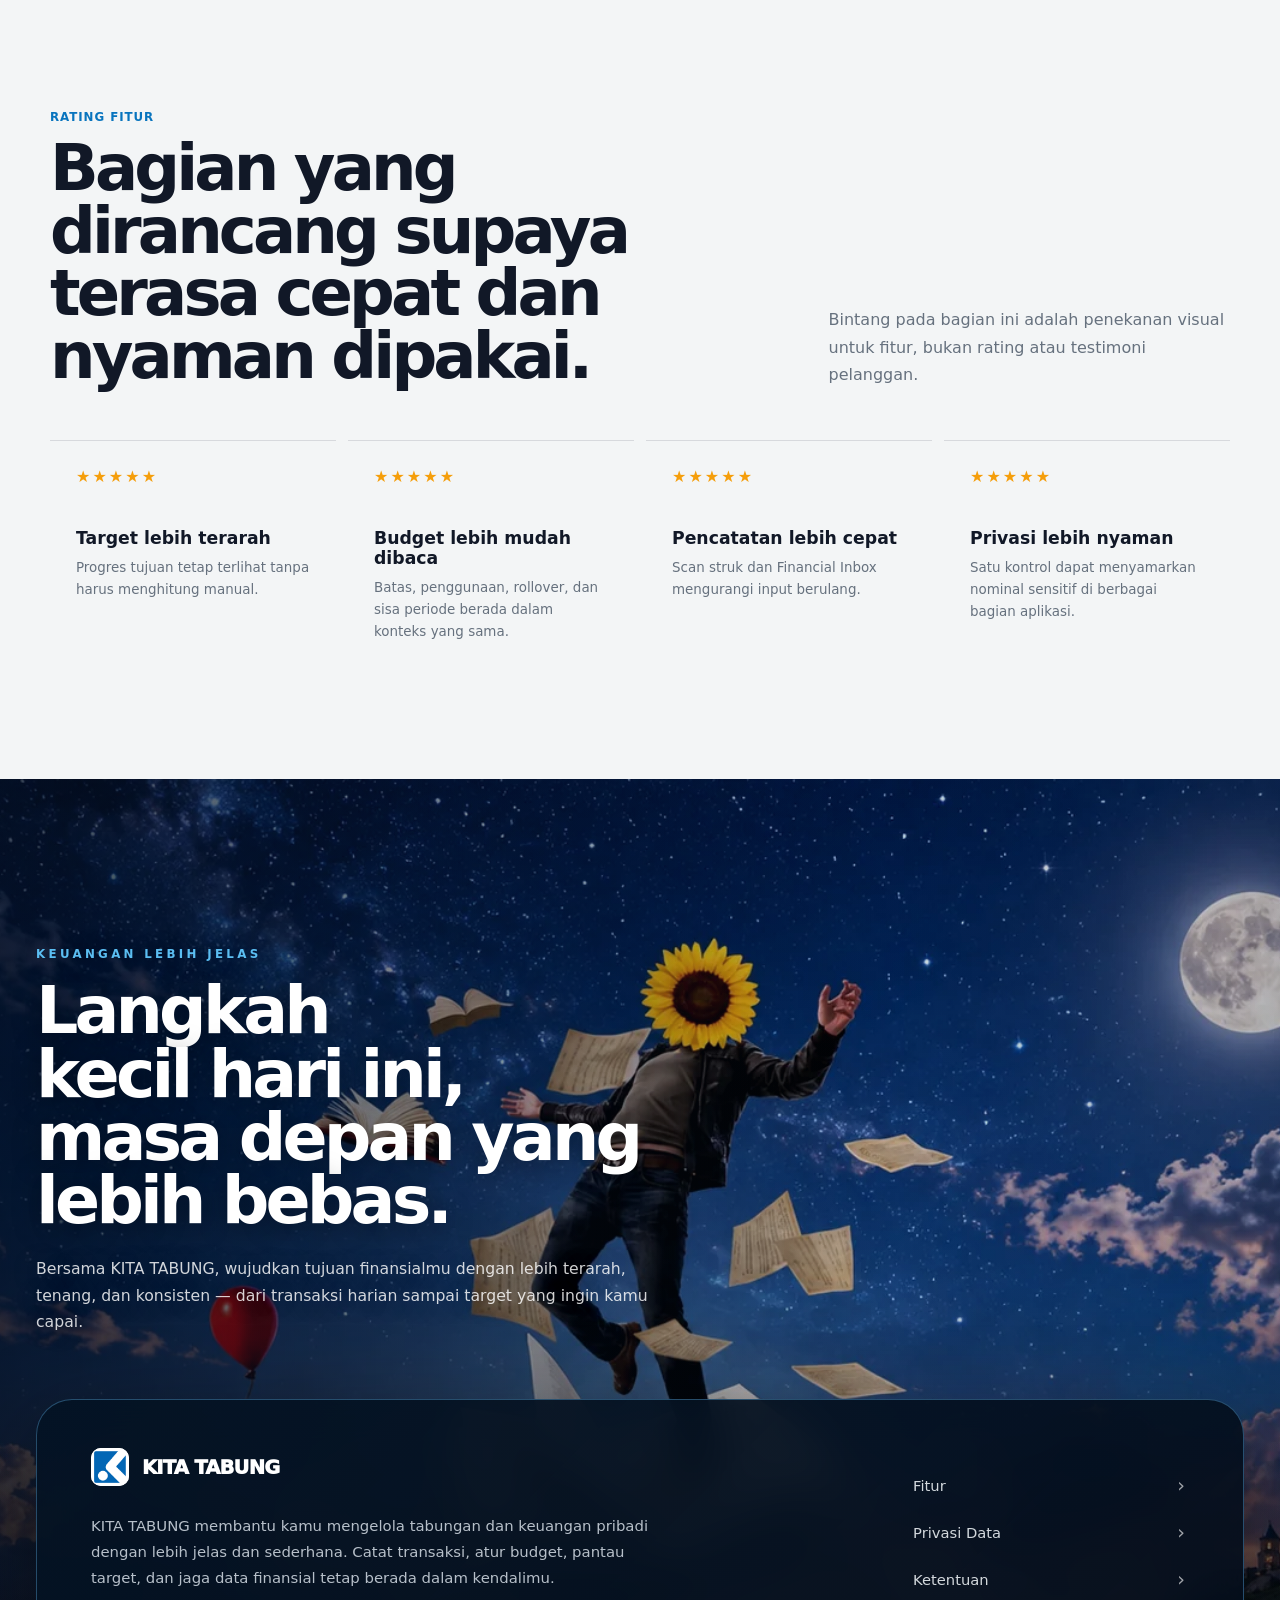
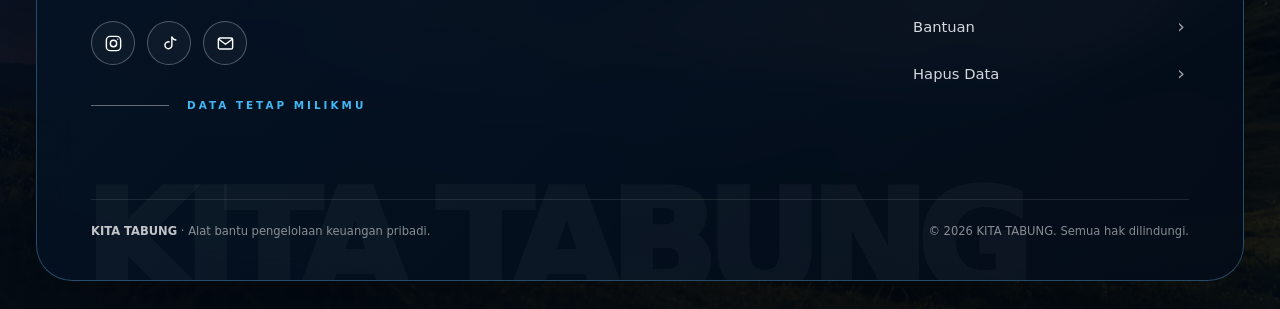
==== commit 638d1759: "Add files via upload" ====
--- a/index.html
+++ b/index.html
@@ -21,7 +21,7 @@
       document.documentElement.dataset.theme = theme;
     })();
   </script>
-  <link rel="preload" href="/assets/video/mode-terang-poster.webp?v=15.9" as="image" type="image/webp">
+  <link rel="preload" href="/assets/video/mode-terang-poster.webp?v=15.11" as="image" type="image/webp">
   <style id="kt-public-css">
 :root{
   --bg:#f3f5f6;--surface:#fff;--surface-2:#e9eef1;--text:#111827;--muted:#66717e;--line:rgba(15,23,42,.12);
@@ -33,7 +33,7 @@
   --bg:#08111a;--surface:#0f1a25;--surface-2:#162431;--text:#f7fafc;--muted:#a8b5c2;--line:rgba(255,255,255,.12);
   --brand:#62b9ee;--brand-soft:#0d3148;--accent:#67d4df;--header-bg:rgba(7,17,26,.84);--header-text:#f8fafc;--hero-overlay:rgba(3,10,20,.38);--hero-left:rgba(1,8,18,.72);color-scheme:dark;
 }
-*{box-sizing:border-box}html{scroll-behavior:smooth}body{margin:0;background:var(--bg);color:var(--text);line-height:1.55;transition:background-color .9s var(--ease),color .9s var(--ease);overflow-x:hidden}body,a,button{font:inherit}a{color:inherit}.wrap{width:min(1180px,calc(100% - 40px));margin:auto}.skip{position:fixed;left:-999px;top:10px;background:#fff;color:#0f172a;padding:10px 14px;border-radius:999px;z-index:1000}.skip:focus{left:10px}.topbar{position:fixed;inset:0 0 auto 0;z-index:60;color:#fff;transition:background-color .55s var(--ease),color .55s var(--ease),border-color .55s var(--ease),backdrop-filter .55s var(--ease)}.topbar.is-scrolled{background:var(--header-bg);color:var(--header-text);backdrop-filter:blur(18px);border-bottom:1px solid var(--line)}.nav-shell{width:min(100% - 72px,1760px);min-height:82px;margin:auto;display:grid;grid-template-columns:1fr auto 1fr;align-items:center;gap:24px}.nav-left,.nav-right{display:flex;align-items:center;gap:28px}.nav-right{justify-content:flex-end}.nav-left a,.login-link{text-decoration:none;font-size:.82rem;font-weight:720;opacity:.94}.hero-brand{display:inline-flex;align-items:center;gap:11px;text-decoration:none;font-size:1.28rem;font-weight:900;letter-spacing:-.04em}.hero-brand img{width:31px;height:31px;object-fit:contain;border-radius:9px}.pill-action{display:inline-flex;align-items:center;justify-content:center;min-height:44px;padding:0 20px;border-radius:999px;background:#fff;color:#111827!important;text-decoration:none;font-size:.84rem;font-weight:800;box-shadow:0 12px 35px rgba(3,17,30,.12)}.topbar.is-scrolled .pill-action{background:var(--text);color:var(--bg)!important}.video-hero{position:relative;min-height:100svh;height:max(720px,100svh);color:#fff;isolation:isolate;overflow:hidden}.hero-media{position:absolute;inset:0;z-index:-3;background:#284f68}.landing-video{position:absolute;inset:-1%;width:102%;height:102%;object-fit:cover;opacity:0;transform:scale(1.012);transition:opacity 1.35s var(--ease),transform 1.35s var(--ease);will-change:opacity}.landing-video.active{opacity:1;transform:scale(1)}html[data-theme="light"] #video-light,html[data-theme="dark"] #video-dark{opacity:1;transform:scale(1)}.hero-shade{position:absolute;inset:0;background:linear-gradient(90deg,var(--hero-left) 0%,rgba(3,20,33,.42) 29%,rgba(3,20,33,.12) 58%,transparent 78%),linear-gradient(180deg,rgba(1,10,19,.17) 0%,transparent 28%,rgba(1,10,19,.23) 74%,rgba(1,10,19,.64) 100%);transition:background 1.1s var(--ease)}.hero-vignette{position:absolute;inset:0;background:radial-gradient(circle at 63% 42%,transparent 0 20%,rgba(0,0,0,.04) 55%,rgba(0,0,0,.22) 100%);pointer-events:none}.hero-content-wrap{width:min(100% - 104px,1760px);height:100%;margin:auto;display:flex;align-items:center;padding-top:74px;padding-bottom:150px}.hero-copy{width:min(680px,58vw);animation:heroEnter .95s var(--ease) both}.hero-kicker{margin:0 0 18px;font-size:.9rem;font-weight:800;letter-spacing:.015em;opacity:.9}.hero-copy h1{margin:0;font-size:clamp(3.8rem,6vw,7rem);font-weight:540;letter-spacing:-.065em;line-height:.93;text-wrap:balance}.hero-subtitle{max-width:610px;margin:20px 0 0;font-size:clamp(1rem,1.45vw,1.28rem);line-height:1.52;color:rgba(255,255,255,.9)}.hero-actions{display:flex;align-items:center;gap:12px;margin-top:30px}.hero-cta{display:inline-flex;align-items:center;justify-content:center;min-height:50px;padding:0 22px;border-radius:999px;text-decoration:none;font-size:.9rem;font-weight:800;border:1px solid rgba(255,255,255,.5);transition:transform .2s var(--ease),background-color .3s var(--ease),color .3s var(--ease),border-color .3s var(--ease)}.hero-cta:hover{transform:translateY(-2px)}.hero-cta.primary{background:#fff;color:#102231;border-color:#fff}.hero-cta.secondary{background:rgba(8,26,39,.15);color:#fff;backdrop-filter:blur(8px)}.hero-trust{display:flex;gap:8px;flex-wrap:wrap;margin-top:20px}.hero-trust span{padding:7px 10px;border:1px solid rgba(255,255,255,.28);border-radius:999px;background:rgba(7,22,34,.14);backdrop-filter:blur(7px);font-size:.72rem;font-weight:760;color:rgba(255,255,255,.9)}.hero-bottom{position:absolute;left:52px;right:52px;bottom:34px;display:grid;grid-template-columns:repeat(3,minmax(0,260px));gap:0;max-width:850px}.hero-benefit{padding:0 24px;border-left:1px solid rgba(255,255,255,.32)}.hero-benefit:first-child{padding-left:0;border-left:0}.hero-benefit strong,.hero-benefit span{display:block}.hero-benefit strong{font-size:.86rem;margin-bottom:4px}.hero-benefit span{font-size:.78rem;color:rgba(255,255,255,.65)}.scroll-cue{position:absolute;right:54px;bottom:34px;display:flex;align-items:center;gap:8px;color:#fff;text-decoration:none;font-size:.74rem;font-weight:780;opacity:.75}.scroll-cue svg{width:20px;height:20px;fill:none;stroke:currentColor;stroke-width:1.8}.theme-switcher{position:fixed;right:28px;top:50%;transform:translateY(-50%);z-index:70;display:flex;flex-direction:column;padding:4px;border-radius:999px;background:rgba(234,242,244,.58);border:1px solid rgba(255,255,255,.35);backdrop-filter:blur(16px);box-shadow:0 14px 38px rgba(0,0,0,.12)}.theme-button{width:42px;height:42px;border:0;border-radius:50%;display:grid;place-items:center;background:transparent;color:#24414d;cursor:pointer;transition:background-color .35s var(--ease),color .35s var(--ease),transform .2s var(--ease)}.theme-button.active{background:#fff;color:#0f2630;box-shadow:0 6px 18px rgba(0,0,0,.12)}html[data-theme="dark"] .theme-switcher{background:rgba(9,24,37,.55);border-color:rgba(255,255,255,.12)}html[data-theme="dark"] .theme-button{color:#b9c9d2}html[data-theme="dark"] .theme-button.active{background:#20313f;color:#fff}.theme-button:hover{transform:scale(1.05)}.theme-button svg{width:18px;height:18px;fill:none;stroke:currentColor;stroke-width:1.8;stroke-linecap:round;stroke-linejoin:round}.section{padding:110px 0;border-top:1px solid var(--line);transition:background-color .9s var(--ease),border-color .9s var(--ease)}.section-heading{margin-bottom:52px}.split-heading{display:grid;grid-template-columns:minmax(0,1.2fr) minmax(280px,.68fr);gap:70px;align-items:end}.section-kicker{display:inline-block;margin-bottom:13px;font-size:.74rem;font-weight:900;letter-spacing:.08em;text-transform:uppercase;color:var(--brand)}.section-heading h2{margin:0;font-size:clamp(2.5rem,5vw,5rem);font-weight:560;line-height:.98;letter-spacing:-.06em;max-width:900px}.section-heading p{margin:0;color:var(--muted);font-size:1rem;line-height:1.7}.feature-grid{display:grid;grid-template-columns:repeat(2,minmax(0,1fr));gap:12px}.feature-card{position:relative;min-height:250px;padding:28px;border:1px solid var(--line);border-radius:26px;background:var(--surface);display:flex;flex-direction:column;justify-content:space-between;transition:transform .25s var(--ease),background-color .9s var(--ease),border-color .9s var(--ease),box-shadow .25s var(--ease)}.feature-card:hover{transform:translateY(-3px);box-shadow:0 22px 50px rgba(15,23,42,.08)}.feature-card-wide{grid-column:span 2;min-height:230px;display:grid;grid-template-columns:90px 1fr auto;align-items:end;gap:20px}.feature-no{font-size:.73rem;font-weight:900;color:var(--muted);letter-spacing:.08em}.feature-card h3{margin:0 0 10px;font-size:clamp(1.4rem,2.6vw,2.4rem);line-height:1;letter-spacing:-.045em;font-weight:630}.feature-card p{margin:0;max-width:660px;color:var(--muted);font-size:.92rem;line-height:1.65}.feature-arrow{align-self:end;font-size:2rem;color:var(--brand)}.accent-card{background:linear-gradient(135deg,color-mix(in srgb,var(--brand) 13%,var(--surface)),var(--surface) 64%)}.process-section{background:var(--surface)}.centered-heading{text-align:center;max-width:890px;margin-left:auto;margin-right:auto}.process-line{display:grid;grid-template-columns:repeat(4,1fr);border-top:1px solid var(--line);border-bottom:1px solid var(--line)}.process-line article{min-height:250px;padding:28px 24px;border-right:1px solid var(--line)}.process-line article:last-child{border-right:0}.process-line span{display:block;font-size:.72rem;color:var(--brand);font-weight:900;margin-bottom:66px}.process-line h3{font-size:1.25rem;margin:0 0 10px;letter-spacing:-.025em}.process-line p{color:var(--muted);font-size:.86rem;margin:0;line-height:1.65}.rating-section{background:var(--bg)}.rating-grid{display:grid;grid-template-columns:repeat(4,1fr);gap:12px}.rating-card{padding:26px;border-top:1px solid var(--line);background:transparent;min-height:210px}.stars{color:var(--star);letter-spacing:.13em;margin-bottom:42px}.rating-card h3{margin:0 0 9px;font-size:1.08rem}.rating-card p{margin:0;color:var(--muted);font-size:.84rem;line-height:1.65}.trust-section{padding-top:55px}.trust-panel{background:#0d2233;color:#fff;border-radius:36px;padding:clamp(30px,6vw,72px);display:grid;grid-template-columns:1fr auto;gap:50px;align-items:end}.trust-panel h2{font-size:clamp(2.4rem,5vw,4.8rem);line-height:.98;letter-spacing:-.055em;margin:0 0 20px;font-weight:560;max-width:920px}.trust-panel p{max-width:780px;color:#b9c7d1;margin:0;line-height:1.75}.link-row{display:flex;gap:20px;flex-wrap:wrap;margin-top:28px}.link-row a{color:#fff;text-decoration:none;border-bottom:1px solid rgba(255,255,255,.36);font-size:.82rem;font-weight:750}.dark-cta{white-space:nowrap}.footer{padding:42px 0 56px;border-top:1px solid var(--line);background:var(--bg);transition:background-color .9s var(--ease),border-color .9s var(--ease)}.footer-grid{display:grid;grid-template-columns:auto 1fr auto;gap:24px;align-items:center}.footer-brand{display:flex;align-items:center;gap:9px;text-decoration:none;font-weight:900;letter-spacing:-.03em}.footer-brand img{width:31px;height:31px}.footer p{margin:0;color:var(--muted);font-size:.8rem}.footer-links{display:flex;gap:18px;flex-wrap:wrap}.footer-links a{color:var(--muted);font-size:.78rem;font-weight:740;text-decoration:none}.legal{padding:110px 0 70px}.legal article{background:var(--surface);border:1px solid var(--line);border-radius:30px;padding:clamp(24px,5vw,52px);max-width:920px;margin:auto}.legal h1{font-size:clamp(2.3rem,5vw,4rem);letter-spacing:-.05em;line-height:1;margin:0 0 14px}.legal h2{margin:32px 0 9px;font-size:1.15rem}.legal p,.legal li{color:var(--muted)}.legal .draft{padding:12px 14px;border-radius:14px;background:#fff7ed;border:1px solid #fed7aa;color:#9a3412;font-weight:700;font-size:.82rem;margin:18px 0}.legal ul{padding-left:20px}.help-grid{display:grid;grid-template-columns:1fr 1fr;gap:14px;margin-top:22px}.faq{border:1px solid var(--line);border-radius:16px;padding:16px}.faq h3{font-size:.95rem;margin:0 0 7px}.faq p{font-size:.84rem;margin:0}.btn{display:inline-flex;align-items:center;justify-content:center;min-height:44px;padding:0 18px;border-radius:14px;text-decoration:none;font-weight:800;border:1px solid var(--line);background:var(--surface);color:var(--text)}.btn.primary{background:var(--brand);color:#fff;border-color:transparent}.btn.ghost{background:transparent}.btn:focus-visible,a:focus-visible,.theme-button:focus-visible{outline:3px solid color-mix(in srgb,var(--brand) 38%,transparent);outline-offset:4px}.pill-action:active,.hero-cta:active,.theme-button:active{transform:scale(.97)}@keyframes heroEnter{from{opacity:0;transform:translateY(18px)}to{opacity:1;transform:translateY(0)}}
+*{box-sizing:border-box}html{scroll-behavior:smooth}body{margin:0;background:var(--bg);color:var(--text);line-height:1.55;transition:background-color .9s var(--ease),color .9s var(--ease);overflow-x:hidden}body,a,button{font:inherit}a{color:inherit}.wrap{width:min(1180px,calc(100% - 40px));margin:auto}.skip{position:fixed;left:-999px;top:10px;background:#fff;color:#0f172a;padding:10px 14px;border-radius:999px;z-index:1000}.skip:focus{left:10px}.topbar{position:fixed;inset:0 0 auto 0;z-index:60;color:#fff;transition:background-color .55s var(--ease),color .55s var(--ease),border-color .55s var(--ease),backdrop-filter .55s var(--ease)}.topbar.is-scrolled{background:var(--header-bg);color:var(--header-text);backdrop-filter:blur(18px);border-bottom:1px solid var(--line)}.nav-shell{width:min(100% - 72px,1760px);min-height:82px;margin:auto;display:grid;grid-template-columns:1fr auto 1fr;align-items:center;gap:24px}.nav-left,.nav-right{display:flex;align-items:center;gap:28px}.nav-right{justify-content:flex-end}.nav-left a,.login-link{text-decoration:none;font-size:.82rem;font-weight:720;opacity:.94}.hero-brand{display:inline-flex;align-items:center;gap:11px;text-decoration:none;font-size:1.28rem;font-weight:900;letter-spacing:-.04em}.hero-brand img{width:31px;height:31px;object-fit:contain;border-radius:9px}.pill-action{display:inline-flex;align-items:center;justify-content:center;min-height:44px;padding:0 20px;border-radius:999px;background:#fff;color:#111827!important;text-decoration:none;font-size:.84rem;font-weight:800;box-shadow:0 12px 35px rgba(3,17,30,.12)}.topbar.is-scrolled .pill-action{background:var(--text);color:var(--bg)!important}.video-hero{position:relative;min-height:100svh;height:max(720px,100svh);color:#fff;isolation:isolate;overflow:hidden}.hero-media{position:absolute;inset:0;z-index:-3;background:#284f68;contain:paint;overflow:hidden}.hero-poster,.landing-video{position:absolute;inset:-1%;width:102%;height:102%;object-fit:cover;transform:translateZ(0) scale(1.002);backface-visibility:hidden}.hero-poster{background-position:center;background-size:cover;opacity:0;transition:opacity .82s var(--ease);will-change:opacity}.hero-poster-light{background-image:url("/assets/video/mode-terang-poster.webp?v=15.11")}.hero-poster-dark{background-image:url("/assets/video/mode-gelap-poster.webp?v=15.11")}.landing-video{opacity:0;transition:opacity .82s var(--ease);will-change:opacity}.landing-video.active{opacity:1}.hero-media.poster-mode .landing-video{display:none}.hero-media.poster-mode .hero-poster-light{opacity:1}.hero-media.poster-mode.theme-dark .hero-poster-light{opacity:0}.hero-media.poster-mode.theme-dark .hero-poster-dark{opacity:1}.hero-media.poster-mode:not(.theme-dark) .hero-poster-dark{opacity:0}.hero-shade{position:absolute;inset:0;background:linear-gradient(90deg,var(--hero-left) 0%,rgba(3,20,33,.42) 29%,rgba(3,20,33,.12) 58%,transparent 78%),linear-gradient(180deg,rgba(1,10,19,.17) 0%,transparent 28%,rgba(1,10,19,.23) 74%,rgba(1,10,19,.64) 100%);transition:background 1.1s var(--ease)}.hero-vignette{position:absolute;inset:0;background:radial-gradient(circle at 63% 42%,transparent 0 20%,rgba(0,0,0,.04) 55%,rgba(0,0,0,.22) 100%);pointer-events:none}.hero-content-wrap{width:min(100% - 104px,1760px);height:100%;margin:auto;display:flex;align-items:center;padding-top:74px;padding-bottom:150px}.hero-copy{width:min(680px,58vw);animation:heroEnter .95s var(--ease) both}.hero-kicker{margin:0 0 18px;font-size:.9rem;font-weight:800;letter-spacing:.015em;opacity:.9}.hero-copy h1{margin:0;font-size:clamp(3.8rem,6vw,7rem);font-weight:540;letter-spacing:-.065em;line-height:.93;text-wrap:balance}.hero-subtitle{max-width:610px;margin:20px 0 0;font-size:clamp(1rem,1.45vw,1.28rem);line-height:1.52;color:rgba(255,255,255,.9)}.hero-actions{display:flex;align-items:center;gap:12px;margin-top:30px}.hero-cta{display:inline-flex;align-items:center;justify-content:center;min-height:50px;padding:0 22px;border-radius:999px;text-decoration:none;font-size:.9rem;font-weight:800;border:1px solid rgba(255,255,255,.5);transition:transform .2s var(--ease),background-color .3s var(--ease),color .3s var(--ease),border-color .3s var(--ease)}.hero-cta:hover{transform:translateY(-2px)}.hero-cta.primary{background:#fff;color:#102231;border-color:#fff}.hero-cta.secondary{background:rgba(8,26,39,.15);color:#fff;backdrop-filter:blur(8px)}.hero-trust{display:flex;gap:8px;flex-wrap:wrap;margin-top:20px}.hero-trust span{padding:7px 10px;border:1px solid rgba(255,255,255,.28);border-radius:999px;background:rgba(7,22,34,.14);backdrop-filter:blur(7px);font-size:.72rem;font-weight:760;color:rgba(255,255,255,.9)}.hero-bottom{position:absolute;left:52px;right:52px;bottom:34px;display:grid;grid-template-columns:repeat(3,minmax(0,260px));gap:0;max-width:850px}.hero-benefit{padding:0 24px;border-left:1px solid rgba(255,255,255,.32)}.hero-benefit:first-child{padding-left:0;border-left:0}.hero-benefit strong,.hero-benefit span{display:block}.hero-benefit strong{font-size:.86rem;margin-bottom:4px}.hero-benefit span{font-size:.78rem;color:rgba(255,255,255,.65)}.scroll-cue{position:absolute;right:54px;bottom:34px;display:flex;align-items:center;gap:8px;color:#fff;text-decoration:none;font-size:.74rem;font-weight:780;opacity:.75}.scroll-cue svg{width:20px;height:20px;fill:none;stroke:currentColor;stroke-width:1.8}.theme-switcher{position:fixed;right:28px;top:50%;transform:translateY(-50%);z-index:70;display:flex;flex-direction:column;padding:4px;border-radius:999px;background:rgba(234,242,244,.58);border:1px solid rgba(255,255,255,.35);backdrop-filter:blur(16px);box-shadow:0 14px 38px rgba(0,0,0,.12)}.theme-button{width:42px;height:42px;border:0;border-radius:50%;display:grid;place-items:center;background:transparent;color:#24414d;cursor:pointer;transition:background-color .35s var(--ease),color .35s var(--ease),transform .2s var(--ease)}.theme-button.active{background:#fff;color:#0f2630;box-shadow:0 6px 18px rgba(0,0,0,.12)}html[data-theme="dark"] .theme-switcher{background:rgba(9,24,37,.55);border-color:rgba(255,255,255,.12)}html[data-theme="dark"] .theme-button{color:#b9c9d2}html[data-theme="dark"] .theme-button.active{background:#20313f;color:#fff}.theme-button:hover{transform:scale(1.05)}.theme-button svg{width:18px;height:18px;fill:none;stroke:currentColor;stroke-width:1.8;stroke-linecap:round;stroke-linejoin:round}.section{padding:110px 0;border-top:1px solid var(--line);transition:background-color .9s var(--ease),border-color .9s var(--ease)}.section-heading{margin-bottom:52px}.split-heading{display:grid;grid-template-columns:minmax(0,1.2fr) minmax(280px,.68fr);gap:70px;align-items:end}.section-kicker{display:inline-block;margin-bottom:13px;font-size:.74rem;font-weight:900;letter-spacing:.08em;text-transform:uppercase;color:var(--brand)}.section-heading h2{margin:0;font-size:clamp(2.5rem,5vw,5rem);font-weight:560;line-height:.98;letter-spacing:-.06em;max-width:900px}.section-heading p{margin:0;color:var(--muted);font-size:1rem;line-height:1.7}.feature-grid{display:grid;grid-template-columns:repeat(2,minmax(0,1fr));gap:12px}.feature-card{position:relative;min-height:250px;padding:28px;border:1px solid var(--line);border-radius:26px;background:var(--surface);display:flex;flex-direction:column;justify-content:space-between;transition:transform .25s var(--ease),background-color .9s var(--ease),border-color .9s var(--ease),box-shadow .25s var(--ease)}.feature-card:hover{transform:translateY(-3px);box-shadow:0 22px 50px rgba(15,23,42,.08)}.feature-card-wide{grid-column:span 2;min-height:230px;display:grid;grid-template-columns:90px 1fr auto;align-items:end;gap:20px}.feature-no{font-size:.73rem;font-weight:900;color:var(--muted);letter-spacing:.08em}.feature-card h3{margin:0 0 10px;font-size:clamp(1.4rem,2.6vw,2.4rem);line-height:1;letter-spacing:-.045em;font-weight:630}.feature-card p{margin:0;max-width:660px;color:var(--muted);font-size:.92rem;line-height:1.65}.feature-arrow{align-self:end;font-size:2rem;color:var(--brand)}.accent-card{background:linear-gradient(135deg,color-mix(in srgb,var(--brand) 13%,var(--surface)),var(--surface) 64%)}.process-section{background:var(--surface)}.centered-heading{text-align:center;max-width:890px;margin-left:auto;margin-right:auto}.process-line{display:grid;grid-template-columns:repeat(4,1fr);border-top:1px solid var(--line);border-bottom:1px solid var(--line)}.process-line article{min-height:250px;padding:28px 24px;border-right:1px solid var(--line)}.process-line article:last-child{border-right:0}.process-line span{display:block;font-size:.72rem;color:var(--brand);font-weight:900;margin-bottom:66px}.process-line h3{font-size:1.25rem;margin:0 0 10px;letter-spacing:-.025em}.process-line p{color:var(--muted);font-size:.86rem;margin:0;line-height:1.65}.rating-section{background:var(--bg)}.rating-grid{display:grid;grid-template-columns:repeat(4,1fr);gap:12px}.rating-card{padding:26px;border-top:1px solid var(--line);background:transparent;min-height:210px}.stars{color:var(--star);letter-spacing:.13em;margin-bottom:42px}.rating-card h3{margin:0 0 9px;font-size:1.08rem}.rating-card p{margin:0;color:var(--muted);font-size:.84rem;line-height:1.65}.trust-section{padding-top:55px}.trust-panel{background:#0d2233;color:#fff;border-radius:36px;padding:clamp(30px,6vw,72px);display:grid;grid-template-columns:1fr auto;gap:50px;align-items:end}.trust-panel h2{font-size:clamp(2.4rem,5vw,4.8rem);line-height:.98;letter-spacing:-.055em;margin:0 0 20px;font-weight:560;max-width:920px}.trust-panel p{max-width:780px;color:#b9c7d1;margin:0;line-height:1.75}.link-row{display:flex;gap:20px;flex-wrap:wrap;margin-top:28px}.link-row a{color:#fff;text-decoration:none;border-bottom:1px solid rgba(255,255,255,.36);font-size:.82rem;font-weight:750}.dark-cta{white-space:nowrap}.footer{padding:42px 0 56px;border-top:1px solid var(--line);background:var(--bg);transition:background-color .9s var(--ease),border-color .9s var(--ease)}.footer-grid{display:grid;grid-template-columns:auto 1fr auto;gap:24px;align-items:center}.footer-brand{display:flex;align-items:center;gap:9px;text-decoration:none;font-weight:900;letter-spacing:-.03em}.footer-brand img{width:31px;height:31px}.footer p{margin:0;color:var(--muted);font-size:.8rem}.footer-links{display:flex;gap:18px;flex-wrap:wrap}.footer-links a{color:var(--muted);font-size:.78rem;font-weight:740;text-decoration:none}.legal{padding:110px 0 70px}.legal article{background:var(--surface);border:1px solid var(--line);border-radius:30px;padding:clamp(24px,5vw,52px);max-width:920px;margin:auto}.legal h1{font-size:clamp(2.3rem,5vw,4rem);letter-spacing:-.05em;line-height:1;margin:0 0 14px}.legal h2{margin:32px 0 9px;font-size:1.15rem}.legal p,.legal li{color:var(--muted)}.legal .draft{padding:12px 14px;border-radius:14px;background:#fff7ed;border:1px solid #fed7aa;color:#9a3412;font-weight:700;font-size:.82rem;margin:18px 0}.legal ul{padding-left:20px}.help-grid{display:grid;grid-template-columns:1fr 1fr;gap:14px;margin-top:22px}.faq{border:1px solid var(--line);border-radius:16px;padding:16px}.faq h3{font-size:.95rem;margin:0 0 7px}.faq p{font-size:.84rem;margin:0}.btn{display:inline-flex;align-items:center;justify-content:center;min-height:44px;padding:0 18px;border-radius:14px;text-decoration:none;font-weight:800;border:1px solid var(--line);background:var(--surface);color:var(--text)}.btn.primary{background:var(--brand);color:#fff;border-color:transparent}.btn.ghost{background:transparent}.btn:focus-visible,a:focus-visible,.theme-button:focus-visible{outline:3px solid color-mix(in srgb,var(--brand) 38%,transparent);outline-offset:4px}.pill-action:active,.hero-cta:active,.theme-button:active{transform:scale(.97)}@keyframes heroEnter{from{opacity:0;transform:translateY(18px)}to{opacity:1;transform:translateY(0)}}
 
 /* V15.9 — cinematic closing section */
 .closing-scene{position:relative;isolation:isolate;min-height:900px;padding:96px 0 28px;overflow:hidden;color:#fff;background:#07111e}
@@ -71,7 +71,8 @@
 
 @media(max-width:980px){.nav-shell{width:min(100% - 34px,1760px);grid-template-columns:1fr auto}.hero-brand{justify-self:start}.nav-left{display:none}.nav-right{grid-column:2}.hero-content-wrap{width:min(100% - 54px,1760px)}.hero-copy{width:min(700px,78vw)}.hero-bottom{left:28px;right:110px}.split-heading{grid-template-columns:1fr;gap:20px}.process-line{grid-template-columns:1fr 1fr}.process-line article:nth-child(2){border-right:0}.process-line article:nth-child(-n+2){border-bottom:1px solid var(--line)}.rating-grid{grid-template-columns:1fr 1fr}.trust-panel{grid-template-columns:1fr}.footer-grid{grid-template-columns:1fr;align-items:start}}
 @media(max-width:640px){.wrap{width:min(100% - 26px,1180px)}.nav-shell{width:calc(100% - 24px);min-height:66px;grid-template-columns:1fr auto;gap:10px}.hero-brand{font-size:.95rem;gap:7px}.hero-brand img{width:27px;height:27px}.login-link{display:none}.pill-action{min-height:40px;padding:0 14px;font-size:.75rem}.video-hero{height:100svh;min-height:690px}.hero-content-wrap{width:calc(100% - 30px);align-items:flex-end;padding:90px 0 205px}.hero-copy{width:100%}.hero-kicker{font-size:.78rem;margin-bottom:12px}.hero-copy h1{font-size:clamp(3.05rem,14vw,4.8rem);line-height:.92}.hero-subtitle{font-size:.92rem;max-width:94%;margin-top:15px}.hero-actions{margin-top:22px}.hero-cta{min-height:46px;padding:0 17px;font-size:.8rem}.hero-trust{display:none}.hero-shade{background:linear-gradient(180deg,rgba(3,15,25,.2),rgba(3,15,25,.08) 28%,rgba(3,15,25,.42) 60%,rgba(1,9,16,.82) 100%)}.hero-bottom{left:15px;right:15px;bottom:20px;display:grid;grid-template-columns:repeat(3,1fr);gap:0}.hero-benefit{padding:0 10px}.hero-benefit strong{font-size:.7rem}.hero-benefit span{font-size:.62rem;line-height:1.4}.scroll-cue{display:none}.theme-switcher{right:12px;top:42%;padding:3px}.theme-button{width:38px;height:38px}.section{padding:78px 0}.section-heading{margin-bottom:34px}.section-heading h2{font-size:clamp(2.35rem,11vw,3.6rem)}.feature-grid{grid-template-columns:1fr}.feature-card,.feature-card-wide{grid-column:auto;display:flex;min-height:210px;padding:22px}.feature-card-wide{gap:0}.feature-arrow{position:absolute;right:22px;top:20px}.process-line{grid-template-columns:1fr}.process-line article{min-height:0;padding:24px 0;border-right:0!important;border-bottom:1px solid var(--line)!important}.process-line article:last-child{border-bottom:0!important}.process-line span{margin-bottom:24px}.rating-grid{grid-template-columns:1fr}.rating-card{min-height:0;padding:24px 0}.stars{margin-bottom:22px}.trust-panel{border-radius:26px;padding:28px 22px}.trust-panel h2{font-size:2.65rem}.footer{padding-bottom:40px}.footer-links{gap:12px}.legal{padding:90px 0 35px}.help-grid{grid-template-columns:1fr}}
-@media(prefers-reduced-motion:reduce){html{scroll-behavior:auto}.landing-video{transition:none!important;transform:none!important}.hero-copy{animation:none}.feature-card,.hero-cta,.theme-button,.topbar,body,.section,.footer{transition:none!important}}
+@media(max-width:767px){.landing-video,.hero-poster{inset:0;width:100%;height:100%;transform:translateZ(0)}.hero-shade,.hero-vignette{will-change:auto}.hero-cta.secondary,.theme-switcher{backdrop-filter:none}.topbar.is-scrolled{backdrop-filter:blur(10px)}}
+@media(prefers-reduced-motion:reduce){html{scroll-behavior:auto}.landing-video{transition:none!important;transform:none!important}.hero-poster{transition:opacity .25s linear!important}.hero-copy{animation:none}.feature-card,.hero-cta,.theme-button,.topbar,body,.section,.footer{transition:none!important}}
 
   </style>
 </head>
@@ -110,12 +111,16 @@
   <main id="utama">
     <section class="video-hero" aria-labelledby="hero-title">
       <div class="hero-media" aria-hidden="true">
-        <video id="video-light" class="landing-video" autoplay muted loop playsinline preload="auto" poster="/assets/video/mode-terang-poster.webp?v=15.9">
-          <source src="/assets/video/mode-terang.mp4?v=15.9" type="video/mp4">
-        </video>
-        <video id="video-dark" class="landing-video" autoplay muted loop playsinline preload="auto" poster="/assets/video/mode-gelap-poster.webp?v=15.9">
-          <source src="/assets/video/mode-gelap.mp4?v=15.9" type="video/mp4">
-        </video>
+        <div id="poster-light" class="hero-poster hero-poster-light"></div>
+        <div id="poster-dark" class="hero-poster hero-poster-dark"></div>
+        <video id="video-light" class="landing-video" muted loop playsinline preload="none"
+          poster="/assets/video/mode-terang-poster.webp?v=15.11"
+          data-desktop-src="/assets/video/mode-terang.mp4?v=15.11"
+          data-mobile-src="/assets/video/mode-terang-mobile.mp4?v=15.11"></video>
+        <video id="video-dark" class="landing-video" muted loop playsinline preload="none"
+          poster="/assets/video/mode-gelap-poster.webp?v=15.11"
+          data-desktop-src="/assets/video/mode-gelap.mp4?v=15.11"
+          data-mobile-src="/assets/video/mode-gelap-mobile.mp4?v=15.11"></video>
         <div class="hero-shade"></div>
         <div class="hero-vignette"></div>
       </div>
@@ -228,7 +233,7 @@
 
     <section class="closing-scene" id="penutup" aria-labelledby="closing-title">
       <div class="closing-scene-media" aria-hidden="true">
-        <img src="/assets/footer-cinematic.webp?v=15.10" alt="" loading="lazy" decoding="async">
+        <img src="/assets/footer-cinematic.webp?v=15.11" alt="" loading="lazy" decoding="async">
       </div>
 
       <div class="closing-shell">
@@ -287,11 +292,19 @@
   const APP_THEME_KEY = 'KITA_TABUNG_THEME_V3';
   const lightVideo = document.getElementById('video-light');
   const darkVideo = document.getElementById('video-dark');
+  const heroMedia = document.querySelector('.hero-media');
+  const hero = document.querySelector('.video-hero');
   const topbar = document.getElementById('public-topbar');
   const themeColor = document.getElementById('public-theme-color');
   const buttons = [...document.querySelectorAll('[data-theme-choice]')];
   const reduceMotion = window.matchMedia?.('(prefers-reduced-motion: reduce)');
   const systemDark = window.matchMedia?.('(prefers-color-scheme: dark)');
+  const mobileMedia = window.matchMedia?.('(max-width: 767px)');
+  const connection = navigator.connection || navigator.mozConnection || navigator.webkitConnection;
+  let transitionToken = 0;
+  let heroVisible = true;
+  let currentTheme = ROOT.dataset.theme === 'dark' ? 'dark' : 'light';
+  let posterMode = false;
 
   function readAppTheme() {
     try {
@@ -299,9 +312,7 @@
       if (!saved || typeof saved !== 'object') return null;
       if (saved.adaptiveTheme === true) return systemDark?.matches ? 'dark' : 'light';
       return saved.theme === 'dark' ? 'dark' : saved.theme === 'light' ? 'light' : null;
-    } catch (_) {
-      return null;
-    }
+    } catch (_) { return null; }
   }
 
   function getInitialTheme() {
@@ -310,74 +321,226 @@
     return readAppTheme() || (systemDark?.matches ? 'dark' : 'light');
   }
 
-  function safePlay(video) {
-    if (!video || reduceMotion?.matches) return;
-    video.muted = true;
-    const p = video.play();
-    if (p && typeof p.catch === 'function') p.catch(() => {});
-  }
-
-  function syncVideos(source, target) {
+  function shouldUsePosterMode() {
+    if (reduceMotion?.matches) return true;
+    if (connection?.saveData) return true;
+    if (/slow-2g|2g/.test(connection?.effectiveType || '')) return true;
+    if ((navigator.deviceMemory || 4) <= 1) return true;
+    if ((navigator.hardwareConcurrency || 4) <= 2) return true;
+    return false;
+  }
+
+  function mediaSrc(video) {
+    if (!video) return '';
+    return mobileMedia?.matches ? video.dataset.mobileSrc : video.dataset.desktopSrc;
+  }
+
+  function ensureSource(video, preload = 'metadata') {
+    if (!video || posterMode) return;
+    const wanted = mediaSrc(video);
+    if (!wanted) return;
+    video.preload = preload;
+    if ((video.getAttribute('src') || '') !== wanted) {
+      video.setAttribute('src', wanted);
+      video.load();
+    }
+  }
+
+  function waitForVideo(video, timeout = 850) {
+    return new Promise(resolve => {
+      if (!video) return resolve(false);
+      if (video.readyState >= 3) return resolve(true);
+      let done = false;
+      const finish = ok => {
+        if (done) return;
+        done = true;
+        video.removeEventListener('canplay', onReady);
+        video.removeEventListener('playing', onReady);
+        resolve(ok);
+      };
+      const onReady = () => finish(true);
+      video.addEventListener('canplay', onReady, { once:true });
+      video.addEventListener('playing', onReady, { once:true });
+      setTimeout(() => finish(video.readyState >= 2), timeout);
+    });
+  }
+
+  function syncTime(source, target) {
     if (!source || !target || !Number.isFinite(source.currentTime)) return;
     try {
       const duration = Number.isFinite(target.duration) && target.duration > 0 ? target.duration : 10;
-      target.currentTime = Math.min(Math.max(source.currentTime, 0), Math.max(0, duration - .08));
+      const t = source.currentTime % duration;
+      if (Math.abs((target.currentTime || 0) - t) > .12) target.currentTime = t;
     } catch (_) {}
   }
 
-  function applyTheme(theme, { persist = false } = {}) {
-    const next = theme === 'dark' ? 'dark' : 'light';
-    const active = next === 'dark' ? darkVideo : lightVideo;
-    const inactive = next === 'dark' ? lightVideo : darkVideo;
-
-    // Both clips are matching 10-second scenes. Sync before the opacity crossfade
-    // so day/night switching feels like the same moment, not a new video.
-    syncVideos(inactive, active);
-    safePlay(lightVideo);
-    safePlay(darkVideo);
-
+  async function playVideo(video) {
+    if (!video || posterMode || !heroVisible || document.hidden) return false;
+    video.muted = true;
+    video.defaultMuted = true;
+    video.playsInline = true;
+    try {
+      const result = video.play();
+      if (result?.then) {
+        await Promise.race([result, new Promise(resolve => setTimeout(resolve, 900))]);
+      }
+      return !video.paused || video.readyState >= 2;
+    } catch (_) { return false; }
+  }
+
+  function updateThemeUI(next, persist) {
     ROOT.dataset.theme = next;
+    currentTheme = next;
+    heroMedia?.classList.toggle('theme-dark', next === 'dark');
     themeColor?.setAttribute('content', next === 'dark' ? '#08111A' : '#3B82B8');
-    lightVideo?.classList.toggle('active', next === 'light');
-    darkVideo?.classList.toggle('active', next === 'dark');
-
     buttons.forEach(button => {
       const selected = button.dataset.themeChoice === next;
       button.classList.toggle('active', selected);
       button.setAttribute('aria-pressed', selected ? 'true' : 'false');
     });
-
     if (persist) {
       try { localStorage.setItem(THEME_KEY, next); } catch (_) {}
     }
   }
 
-  function keepVideosAligned() {
-    if (reduceMotion?.matches || !lightVideo || !darkVideo) return;
-    const activeTheme = ROOT.dataset.theme === 'dark' ? 'dark' : 'light';
-    const source = activeTheme === 'dark' ? darkVideo : lightVideo;
-    const target = activeTheme === 'dark' ? lightVideo : darkVideo;
-    if (source.readyState >= 2 && target.readyState >= 2 && Math.abs(source.currentTime - target.currentTime) > .22) {
-      syncVideos(source, target);
-    }
-  }
-
-  buttons.forEach(button => button.addEventListener('click', () => applyTheme(button.dataset.themeChoice, { persist: true })));
+  async function applyTheme(theme, { persist = false, initial = false } = {}) {
+    const next = theme === 'dark' ? 'dark' : 'light';
+    const token = ++transitionToken;
+    const target = next === 'dark' ? darkVideo : lightVideo;
+    const source = next === 'dark' ? lightVideo : darkVideo;
+
+    if (posterMode) {
+      updateThemeUI(next, persist);
+      return;
+    }
+
+    ensureSource(target, 'auto');
+    ensureSource(source, 'metadata');
+
+    if (!initial && source?.readyState >= 2) {
+      if (target?.readyState < 1) {
+        await new Promise(resolve => {
+          const timer = setTimeout(resolve, 500);
+          target?.addEventListener('loadedmetadata', () => { clearTimeout(timer); resolve(); }, { once:true });
+        });
+      }
+      syncTime(source, target);
+    }
+
+    const started = await playVideo(target);
+    if (token !== transitionToken) return;
+
+    if (!started && target?.readyState < 2) {
+      posterMode = true;
+      heroMedia?.classList.add('poster-mode');
+      lightVideo?.pause();
+      darkVideo?.pause();
+      updateThemeUI(next, persist);
+      return;
+    }
+
+    await waitForVideo(target, initial ? 1100 : 700);
+    if (token !== transitionToken) return;
+
+    updateThemeUI(next, persist);
+    requestAnimationFrame(() => {
+      target?.classList.add('active');
+      source?.classList.remove('active');
+    });
+
+    window.setTimeout(() => {
+      if (token !== transitionToken) return;
+      source?.pause();
+      if (source) source.preload = 'metadata';
+    }, initial ? 0 : 900);
+  }
+
+  function warmInactiveVideo() {
+    if (posterMode) return;
+    const inactive = currentTheme === 'dark' ? lightVideo : darkVideo;
+    const mobile = !!mobileMedia?.matches;
+    ensureSource(inactive, mobile ? 'auto' : 'metadata');
+    // Mobile clips are only ~200–300 KB. Warm the browser HTTP cache while idle
+    // so the first light/dark switch can crossfade immediately without a network stall.
+    if (mobile && !connection?.saveData && !/slow-2g|2g/.test(connection?.effectiveType || '')) {
+      const src = mediaSrc(inactive);
+      if (src) fetch(src, { cache:'force-cache', credentials:'same-origin' }).catch(() => {});
+    }
+  }
+
+  function scheduleWarmup() {
+    const cb = () => warmInactiveVideo();
+    if ('requestIdleCallback' in window) requestIdleCallback(cb, { timeout:1800 });
+    else setTimeout(cb, 1200);
+  }
+
+  function setupHeroVisibility() {
+    if (!hero || !('IntersectionObserver' in window)) return;
+    const io = new IntersectionObserver(entries => {
+      heroVisible = !!entries[0]?.isIntersecting;
+      const active = currentTheme === 'dark' ? darkVideo : lightVideo;
+      if (!heroVisible) {
+        lightVideo?.pause();
+        darkVideo?.pause();
+      } else if (!posterMode && !document.hidden) {
+        playVideo(active);
+      }
+    }, { threshold:.04 });
+    io.observe(hero);
+  }
+
+  function reselectVideoSource() {
+    if (posterMode) return;
+    const active = currentTheme === 'dark' ? darkVideo : lightVideo;
+    const wanted = mediaSrc(active);
+    if (active?.getAttribute('src') === wanted) return;
+    const t = active?.currentTime || 0;
+    active?.pause();
+    if (active) {
+      active.setAttribute('src', wanted);
+      active.preload = 'auto';
+      active.load();
+      active.addEventListener('loadedmetadata', () => {
+        try { active.currentTime = Math.min(t, Math.max(0, active.duration - .08)); } catch (_) {}
+        playVideo(active);
+      }, { once:true });
+    }
+  }
+
+  buttons.forEach(button => button.addEventListener('click', () => {
+    if (button.dataset.themeChoice === currentTheme) return;
+    applyTheme(button.dataset.themeChoice, { persist:true });
+  }));
 
   [lightVideo, darkVideo].forEach(video => {
     if (!video) return;
     video.muted = true;
     video.defaultMuted = true;
     video.playsInline = true;
-    video.addEventListener('canplay', () => safePlay(video), { once: true });
+    video.setAttribute('playsinline', '');
+    video.setAttribute('webkit-playsinline', '');
+    video.addEventListener('error', () => {
+      posterMode = true;
+      heroMedia?.classList.add('poster-mode');
+      lightVideo?.pause();
+      darkVideo?.pause();
+    });
   });
 
-  if (reduceMotion?.matches) {
-    lightVideo?.pause();
-    darkVideo?.pause();
-  } else {
-    setInterval(keepVideosAligned, 1800);
-  }
+  document.addEventListener('visibilitychange', () => {
+    const active = currentTheme === 'dark' ? darkVideo : lightVideo;
+    if (document.hidden) {
+      lightVideo?.pause();
+      darkVideo?.pause();
+    } else if (!posterMode && heroVisible) {
+      playVideo(active);
+    }
+  });
+
+  mobileMedia?.addEventListener?.('change', () => {
+    clearTimeout(window.__ktVideoResizeTimer);
+    window.__ktVideoResizeTimer = setTimeout(reselectVideoSource, 180);
+  });
 
   systemDark?.addEventListener?.('change', event => {
     if (!localStorage.getItem(THEME_KEY)) applyTheme(event.matches ? 'dark' : 'light');
@@ -386,21 +549,25 @@
   function updateTopbar() {
     topbar?.classList.toggle('is-scrolled', window.scrollY > 38);
   }
-  window.addEventListener('scroll', updateTopbar, { passive: true });
+  window.addEventListener('scroll', updateTopbar, { passive:true });
   updateTopbar();
 
-  // Preserve Supabase auth/recovery links that accidentally land on the public root.
   const q = new URLSearchParams(location.search);
   const authQuery = q.has('token_hash') || q.has('code') || q.has('type');
   const authHash = /(access_token|refresh_token|type=recovery)/.test(location.hash || '');
   if (authQuery || authHash) {
-    location.replace('/app.html' + location.search + location.hash);
+    location.replace('app.html' + location.search + location.hash);
     return;
   }
 
-  applyTheme(getInitialTheme());
+  posterMode = shouldUsePosterMode();
+  if (posterMode) heroMedia?.classList.add('poster-mode');
+  const initialTheme = getInitialTheme();
+  updateThemeUI(initialTheme, false);
+  setupHeroVisibility();
+  applyTheme(initialTheme, { initial:true });
+  scheduleWarmup();
 })();
-
-  </script>
+</script>
 </body>
 </html>
